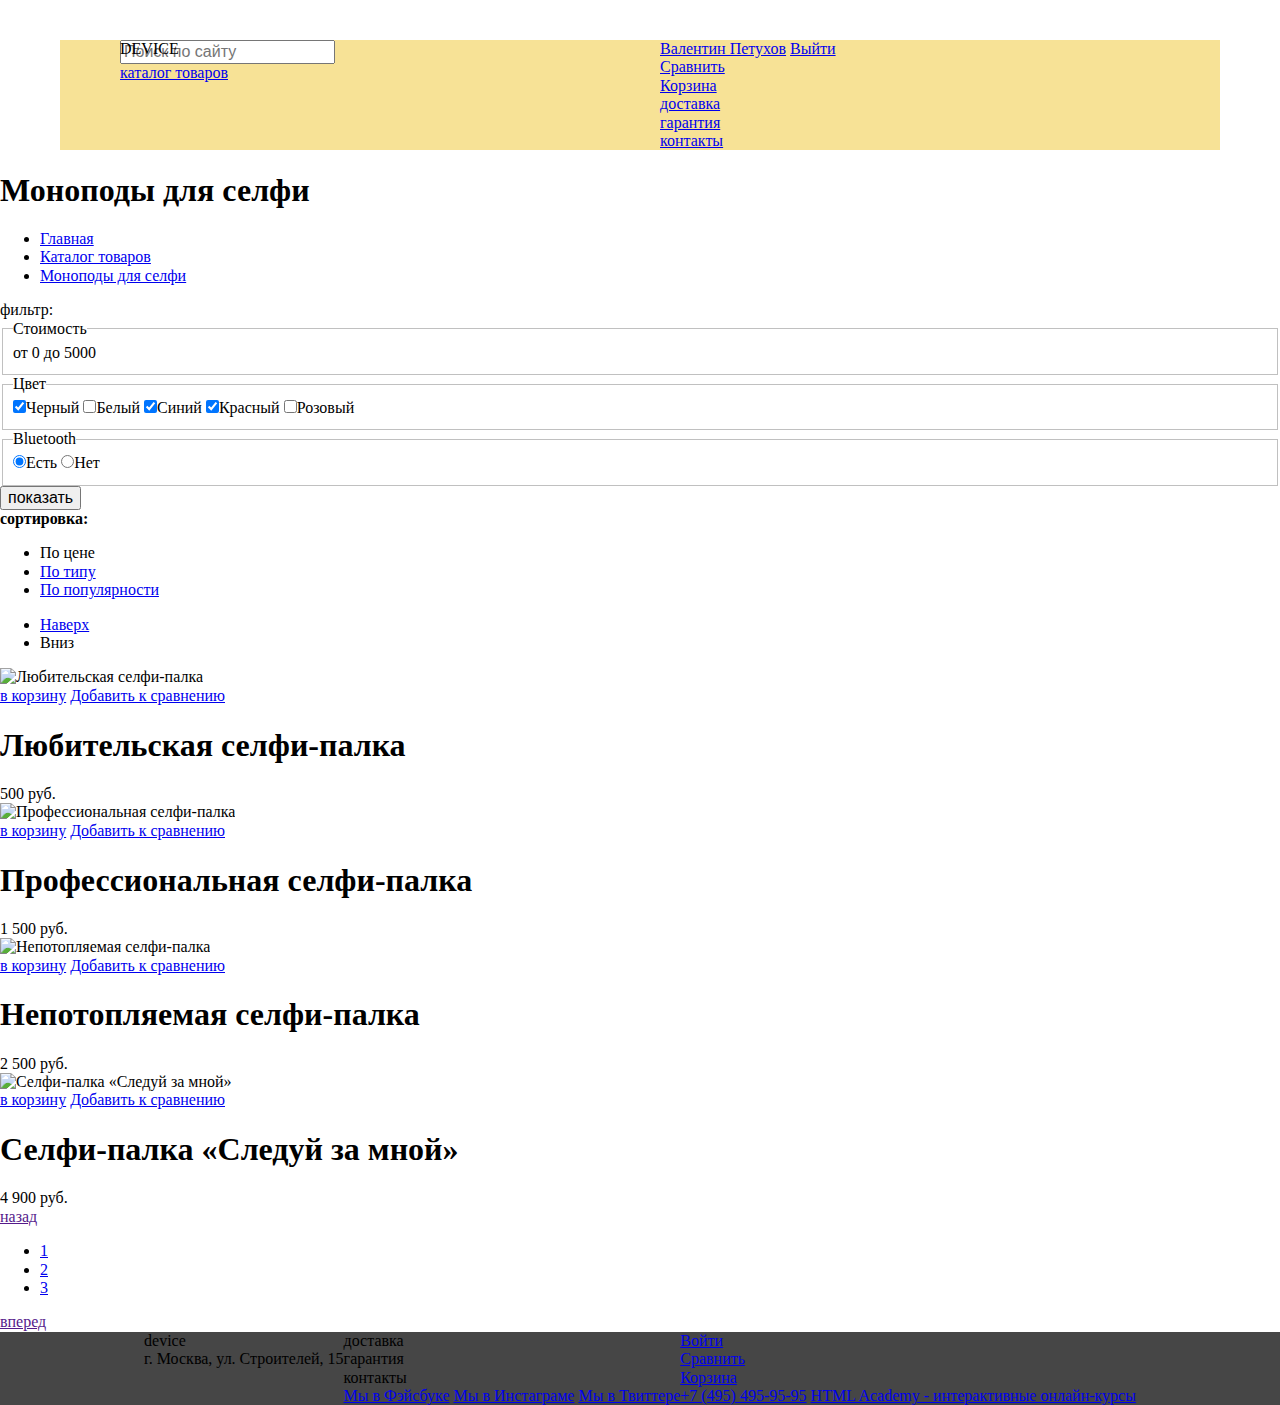
==== catalog.html @ ef22a7f4 "изменения в разметке + сетка index" ====
<!DOCTYPE html>
<html lang="ru">
<head>
	<meta charset="UTF-8">
	<link rel="stylesheet" href="css/normalize.css">
	<link rel="stylesheet" href="css/style.css">
	<title>Device Layout  |  Каталог</title>
</head>
<body class="body">
	<header class="header">
		<a class="header__logo">device</a>
		<nav class="header__nav">
			<div class="header__aside-nav">
				<form action="#" class="search">
					<input type="search" placeholder="Поиск по сайту" class="search__box">
				</form>
				<div class="header__catalog-menu">
					<a href="#" class="header__catalog-menu-link">каталог товаров</a>
					<ul class="header__catalog-list">
						<li class="header__catalog-item">
							<a href="#" class="header__catalog-link">Виртуальная реальность</a>
						</li>
						<li class="header__catalog-item">
							<a href="#" class="header__catalog-link">Моноподы для селфи</a>
						</li>
						<li class="header__catalog-item">
							<a href="#" class="header__catalog-link">Экшн-камеры</a>
						</li>
						<li class="header__catalog-item">
							<a href="#" class="header__catalog-link">Фитнес-браслеты</a>
						</li>
						<li class="header__catalog-item">
							<a href="#" class="header__catalog-link">Умные часы</a>
						</li>
						<li class="header__catalog-item">
							<a href="#" class="header__catalog-link">Квадрокоптеры</a>
						</li>
					</ul>
				</div>
			</div>
			<div class="header__main-nav">
				<ul class="header__interactive-list">
					<li class="header__interactive-item">
						<a href="#" class="header__interactive-link">Валентин Петухов</a>
						<a href="#" class="header__interactive-link">Выйти</a>
					</li>
					<li class="header__interactive-item">
						<a href="#" class="header__interactive-link">Сравнить</a>
					</li>
					<li class="header__interactive-item">
						<a href="#" class="header__interactive-link">Корзина</a>
					</li>
				</ul>
				<ul class="header__menu-list">
					<li class="header__menu-item">
						<a href="#" class="header__menu-link">доставка</a>
					</li>
					<li class="header__menu-item">
						<a href="#" class="header__menu-link">гарантия</a>
					</li>
					<li class="header__menu-item">
						<a href="#" class="header__menu-link">контакты</a>
					</li>
				</ul>
			</div>
		</nav>
	</header>

	<main class="main">
		<h1 class="main__title">Моноподы для селфи</h1>
		<ul class="main__crumbs-list">
			<li class="main__crumbs-item"><a href="#">Главная</a></li>
			<li class="main__crumbs-item"><a href="#">Каталог товаров</a></li>
			<li class="main__crumbs-item"><a href="#">Моноподы для селфи</a></li>
		</ul>
		<aside class="goods-filter">
			<div class="goods-filter__title">фильтр:</div>
			<form action="#" class="goods-filter__form">
				<fieldset class="goods-filter__price">
					<legend class="goods-filter__form-title">Стоимость</legend>
					<div class="goods-filter__range-line">
						<div class="goods-filter__range-value"></div>
						<div class="goods-filter__range-min"></div>
						<div class="goods-filter__range-max"></div>
					</div>
					<div class="goods-filter__current-price">
						<span>от 0</span>
						<span>до 5000</span>
					</div>
				</fieldset>
				<fieldset class="goods-filter__color">
					<legend class="goods-filter__form-title">Цвет</legend>
					<label class="goods-filter__color-value"><input type="checkbox" checked>Черный</label>
					<label class="goods-filter__color-value"><input type="checkbox">Белый</label>
					<label class="goods-filter__color-value"><input type="checkbox" checked>Синий</label>
					<label class="goods-filter__color-value"><input type="checkbox" checked>Красный</label>
					<label class="goods-filter__color-value"><input type="checkbox">Розовый</label>
				</fieldset>
				<fieldset class="goods-filter__bluetooth">
					<legend class="goods-filter__form-title">Bluetooth</legend>
					<label class="goods-filter__bluetooth-select"><input type="radio" checked>Есть</label>
					<label class="goods-filter__bluetooth-select"><input type="radio">Нет</label>
				</fieldset>
				<button type="submit" class="goods-filter__button">показать</button>
			</form>
		</aside>
		<section class="goods-sort">
			<div class="goods-sort__title-block">
				<b class="goods-sort__title">сортировка:</b>
				<ul class="goods-sort__type-list">
					<li class="goods-sort__type-item goods-sort__type-item--current"><a>По цене</a></li>
					<li class="goods-sort__type-item"><a href="#">По типу</a></li>
					<li class="goods-sort__type-item"><a href="#">По популярности</a></li>
				</ul>
				<ul class="goods-sort__arrows">
					<li class="goods-sort__arrow-direction"><a href="#">Наверх</a></li>
					<li class="goods-sort__arrow-direction goods-sort__arrow-direction--current"><a>Вниз</a></li>
				</ul>
			</div>
			<div class="goods-sort__main-catalog">
				<article class="catalog-item">
					<div class="catalog-item__img">
						<img src="#" alt="Любительская селфи-палка">
					</div>
					<div class="catalog-item__order-block">
						<a href="#" class="special-link">в корзину</a>
						<a href="#">Добавить к сравнению</a>
					</div>
					<h1 class="catalog-item__title">Любительская селфи-палка</h1>
					<span class="catalog-item__price">500 руб.</span>
				</article>
				<article class="catalog-item">
					<div class="catalog-item__img">
						<img src="#" alt="Профессиональная селфи-палка">
					</div>
					<div class="catalog-item__order-block">
						<a href="#" class="special-link">в корзину</a>
						<a href="#">Добавить к сравнению</a>
					</div>
					<h1 class="catalog-item__title">Профессиональная селфи-палка</h1>
					<span class="catalog-item__price">1 500 руб.</span>
				</article>
				<article class="catalog-item">
					<div class="catalog-item__img">
						<img src="#" alt="Непотопляемая селфи-палка">
					</div>
					<div class="catalog-item__order-block">
						<a href="#" class="special-link">в корзину</a>
						<a href="#">Добавить к сравнению</a>
					</div>
					<h1 class="catalog-item__title">Непотопляемая селфи-палка</h1>
					<span class="catalog-item__price">2 500 руб.</span>
				</article>
				<article class="catalog-item catalog-item--new">
					<div class="catalog-item__img">
						<img src="#" alt="Селфи-палка «Следуй за мной»">
					</div>
					<div class="catalog-item__order-block">
						<a href="#" class="special-link">в корзину</a>
						<a href="#">Добавить к сравнению</a>
					</div>
					<h1 class="catalog-item__title">Селфи-палка «Следуй за мной»</h1>
					<span class="catalog-item__price">4 900 руб.</span>
				</article>
				<div class="paginator">
					<a href="" class="paginator__previous">назад</a>
					<ul class="paginator__number-block">
						<li class="paginator__number paginator__number--current"><a href="#">1</a></li>
						<li class="paginator__number"><a href="#">2</a></li>
						<li class="paginator__number"><a href="#">3</a></li>
					</ul>
					<a href="" class="paginator__next">вперед</a>
				</div>
			</div>
		</section>
	</main>
	
	<footer class="footer">
		<div class="footer__info">
			<a class="footer__logo">device</a>
			<span class="footer__our-address">г. Москва, ул. Строителей, 15</span>
		</div>
		<div class="footer__main-menu">
			<ul class="footer__menu-list">
				<li class="footer__menu-item">
					<a class="footer__menu-link">доставка</a>
				</li>
				<li class="footer__menu-item">
					<a class="footer__menu-link">гарантия</a>
				</li>
				<li class="footer__menu-item">
					<a class="footer__menu-link">контакты</a>
				</li>
			</ul>
			<div class="social">
				<a href="#" class="social__box social__box--fb">Мы в Фэйсбуке</a>
				<a href="#" class="social__box social__box--inst">Мы в Инстаграме</a>
				<a href="#" class="social__box social__box--twit">Мы в Твиттере</a>
			</div>
		</div>
		<div class="footer__aside-menu">
			<ul class="footer__interactive-list">
				<li class="footer__interactive-item">
					<a href="#" class="footer__interactive-link">Войти</a>
				</li>
				<li class="footer__interactive-item">
					<a href="#" class="footer__interactive-link">Сравнить</a>
				</li>
				<li class="footer__interactive-item">
					<a href="#" class="footer__interactive-link">Корзина</a>
				</li>
			</ul>
			<a href="tel:84954959595" class="footer__our-phone">+7 (495) 495-95-95</a>
			<a href="#" class="footer__html-academy">HTML Academy - интерактивные онлайн-курсы</a>
		</div>
	</footer>
</body>
</html>
---- css/style.css ----
/* ----------FONTS */
@font-face {
	font-family: "GilroyLight";
	font-style: normal;
	font-weight: 300;
	src: url("../fonts/gilroylight.woff2") format("woff2"),
		 url("../fonts/gilroylight.woff") format("woff");
}

@font-face {
	font-family: "GilroyExtraBold";
	font-style: normal;
	font-weight: 800;
	src: url("../fonts/gilroyextrabold.woff2") format("woff2"),
		 url("../fonts/gilroyextrabold.woff") format("woff");
}

@font-face {
	font-family: "OpenSans";
	font-style: normal;
	font-weight: 400;
	src: url("../fonts/opensans.woff2") format("woff2"),
		 url("../fonts/opensans.woff") format("woff");
}

@font-face {
	font-family: "OpenSansLight";
	font-style: normal;
	font-weight: 300;
	src: url("../fonts/opensanslight.woff2") format("woff2"),
		 url("../fonts/opensanslight.woff") format("woff");
}

/* ----------COMMON STYLE */
.body {
	width: 100%;
	background: #ffffff;
	font-style: normal;
	font-family: "OpenSans, Arial, sans-serif";
}

.special-link {

}

/* ----------HEADER */
.header {
	position: relative;
	
	margin: 40px auto 0 auto;
	padding-left: 60px;
	padding-right: 60px;
	width: 1040px;

	background-color: #f7e296;
}

	.header__logo {
		position: absolute;

		text-transform: uppercase;
	}

	.header__nav {
		display: flex;
		flex-direction: row;
		flex-wrap: wrap;
		align-items: flex-start;
		justify-content: space-between;
	}

		.header__aside-nav {
			display: flex;
			flex-basis: 500px;
			flex-direction: column;
			justify-content: flex-start;
		}

			.search {

			}

				.search__box {

				}

			.header__catalog-menu {

			}

				.header__catalog-menu-link {

				}

				.header__catalog-list {
					display: none;
					margin: 0;
					padding: 0;

					list-style-type: none;
				}

					.header__catalog-item {

					}

					.header__catalog-link {

					}

		.header__main-nav {
			display: flex;
			flex-basis: 500px;
			flex-direction: column;
			justify-content: flex-start;
		}

			.header__interactive-list {
				margin: 0;
				padding: 0;
				
				list-style-type: none;
			}

				.header__interactive-item {

				}

					.header__interactive-link {

					}

			.header__menu-list {
				margin: 0;
				padding: 0;
				
				list-style-type: none;
			}

				.header__menu-item {

				}

					.header__menu-link {

					}

/* ----------MAIN */
.main {
	width: 100%;

	background-color: #ffffff;
}

/* ----------MAIN--index */
.main-slider {
	width: 1040px;
	margin: 0 auto;
	padding-left: 60px;
	padding-right: 60px;
}

	#slid-input-1,
	#slid-input-2,
	#slid-input-3 {
		display: none;
	}

	.main-slider__box {
		display: flex;
		flex-direction: row;
		flex-wrap: nowrap;
		align-items: flex-start;
		justify-content: space-between;
	}

	.main-slider__box--01 {
		display: flex;
	}

	.main-slider__box--02,
	.main-slider__box--03 {
		display: none;
	}

		.main-slider__visual {
			flex-basis: 500px;
		}

		.main-slider__text {
			flex-basis: 500px;
		}

			.main-slider__title {

			}

			.main-slider__description {

			}

			.main-slider__feature-list {

				
				list-style-type: none;
			}

				.main-slider__feature-item {

				}

.catalog {
	width: 1160px;
	margin: 0 auto;
}

	.catalog__list {
		display: flex;
		flex-direction: row;
		flex-wrap: wrap;
		align-items: flex-start;
		justify-content: space-between;
		margin: 0;
		padding: 0;
				
		list-style-type: none;
	}

		.catalog__item {

		}

			.catalog__link {

			}

				.catalog__visual {
					width: 160px;
					height: 160px;
				}

.service {
	display: flex;
	flex-direction: row;
	flex-wrap: wrap;
	align-items: flex-start;
	justify-content: center;
	width: 100%;

	background: #e5e5e5;
}

	#ser-input-1,
	#ser-input-2,
	#ser-input-3 {
		display: none;
	}

	.service__list {
		flex-basis: 300px;
		
		list-style-type: none;
	}

		.service__item {
			
			cursor: pointer;
		}

	.service__type {
		flex-basis: 860px;
	}

	.service__type--01 {
		display: block;
	}

	.service__type--02,
	.service__type--03 {
		display: none;
	}

		.service__type-title {

		}

		.service__type-description {

		}

.firms-logo {
	display: flex;
	flex-direction: row;
	flex-wrap: wrap;
	align-items: flex-start;
	justify-content: space-between;

	width: 1160px;
	margin: 0 auto;
}

	.firms-logo__link {

	}

.info {
	display: flex;
	flex-direction: row;
	flex-wrap: wrap;
	align-items: flex-start;
	justify-content: space-between;

	width: 1160px;
	margin: 0 auto;
}

	.info__block {
		flex-basis: 560px;
	}

		.info__title {

		}

		.info__description {

		}

		.info__transportation-list {

		}

			.info__transportation-item {

			}

/* ----------MAIN--catalog */
.main__title {

}

.main__crumbs-list {

}

	.main__crumbs-item {

	}

.goods-filter {

}

	.goods-filter__title {

	}

	.goods-filter__form {

	}

		.goods-filter__price {

		}

			.goods-filter__form-title {

			}

			.goods-filter__range-line {

			}

				.goods-filter__range-value {

				}

				.goods-filter__range-min {

				}

				.goods-filter__range-max {

				}

			.goods-filter__current-price {

			}

		.goods-filter__color {

		}

			.goods-filter__form-title {

			}

			.goods-filter__color-value {

			}

		.goods-filter__bluetooth {

		}

			.goods-filter__form-title {

			}

			.goods-filter__bluetooth-select {

			}

		.goods-filter__button {

		}

.goods-sort {

}

	.goods-sort__title-block {

	}

		.goods-sort__title {

		}

		.goods-sort__type-list {

		}

			.goods-sort__type-item {

			}

		.goods-sort__arrows {

		}

			.goods-sort__arrow-direction {

			}

	.goods-sort__main-catalog {

	}

		.catalog-item {

		}

			.catalog-item__img {

			}

			.catalog-item__order-block {

			}

			.catalog-item__title {

			}

			.catalog-item__price {

			}

		.paginator {

		}

			.paginator__previous {

			}

			.paginator__number-block {

			}

				.paginator__number {

				}

			.paginator__next {

			}

/* ----------FOOTER */
.footer {
	display: flex;
	flex-direction: row;
	flex-wrap: nowrap;
	align-items: flex-start;
	justify-content: center;
	width: 100%;

	background: #464646;
}

	.footer__info {

	}

		.footer__logo {
			display: block;
		}

		.footer__our-address {

		}

	.footer__main-menu {

	}

		.footer__menu-list {
			margin: 0;
			padding: 0;

			list-style-type: none;
		}

			.footer__menu-item {

			}

				.footer__menu-link {

				}

		.social {

		}

			.social__box {

			}

	.footer__aside-menu {

	}

		.footer__interactive-list {
			margin: 0;
			padding: 0;

			list-style-type: none;
		}

			.footer__interactive-item {

			}

				.footer__interactive-link {

				}

		.footer__our-phone {

		}

		.footer__html-academy {

		}
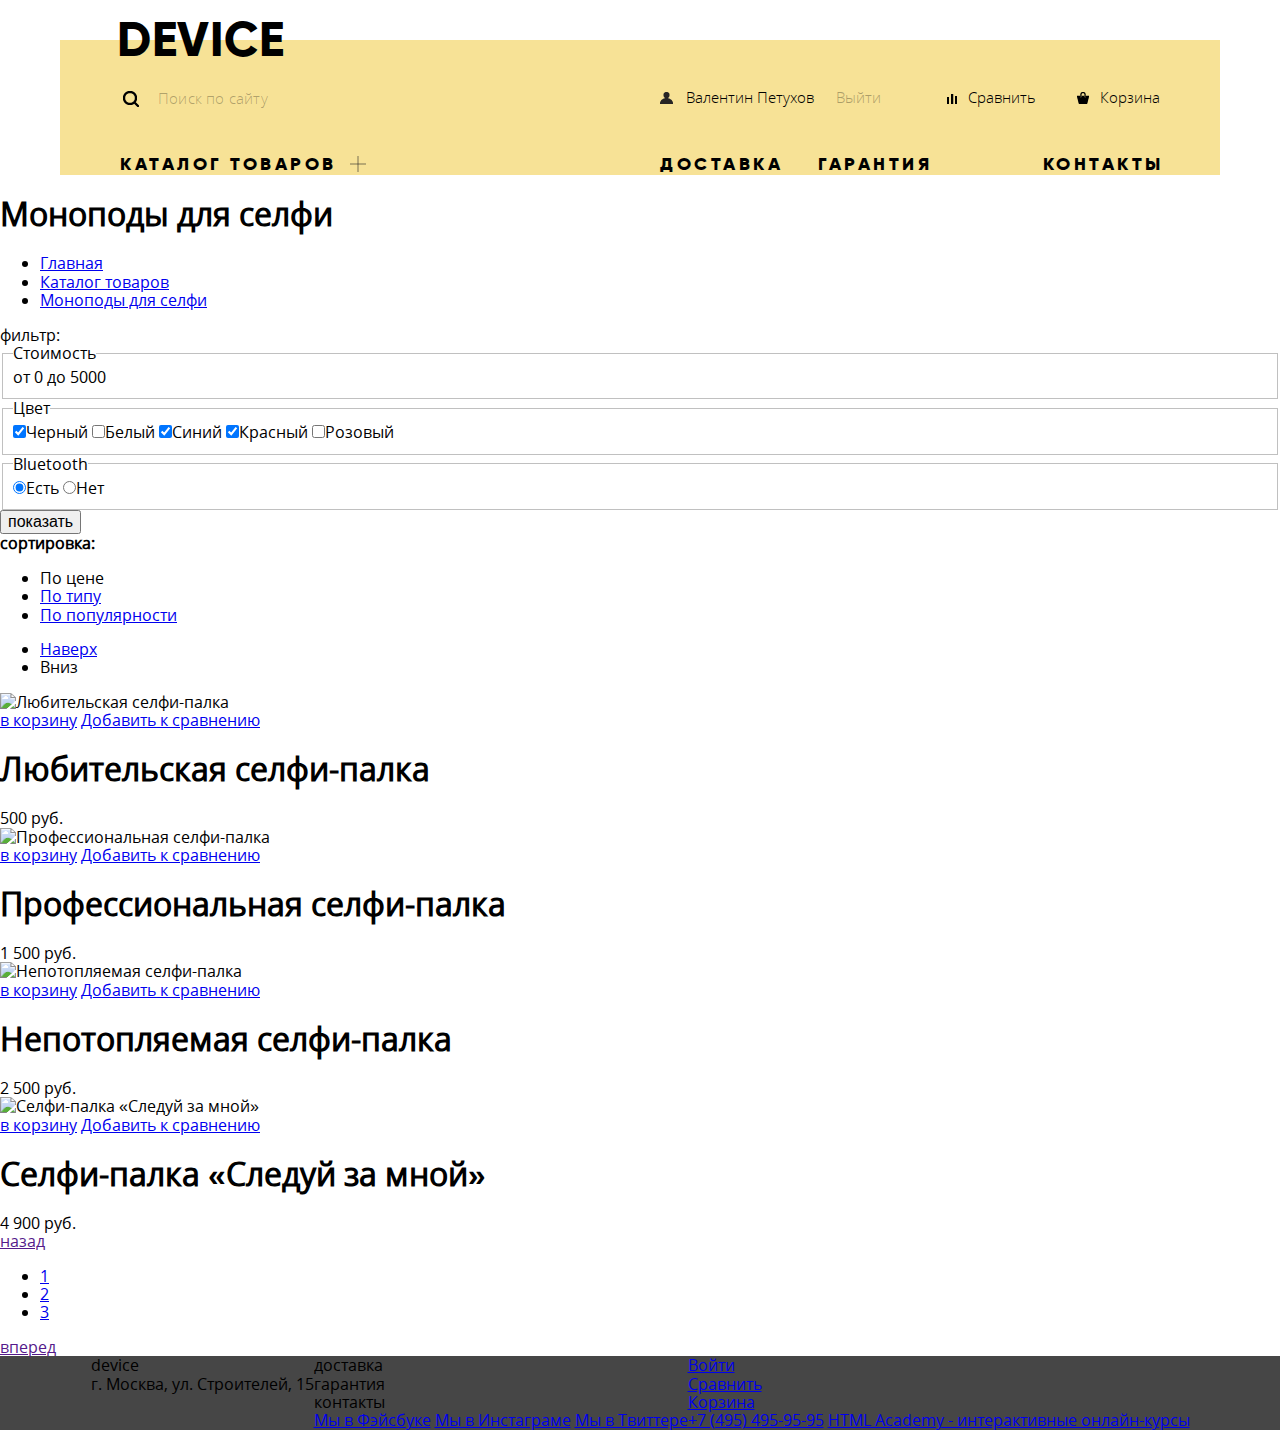
==== commit 3471d4bd: "верстка index + catalog не законченная" ====
--- a/catalog.html
+++ b/catalog.html
@@ -8,11 +8,12 @@
 </head>
 <body class="body">
 	<header class="header">
-		<a class="header__logo">device</a>
+		<a href="index.html" class="header__logo">device</a>
 		<nav class="header__nav">
 			<div class="header__aside-nav">
 				<form action="#" class="search">
 					<input type="search" placeholder="Поиск по сайту" class="search__box">
+					<button type="submit" class="search__button">Найти</button>
 				</form>
 				<div class="header__catalog-menu">
 					<a href="#" class="header__catalog-menu-link">каталог товаров</a>
@@ -41,14 +42,14 @@
 			<div class="header__main-nav">
 				<ul class="header__interactive-list">
 					<li class="header__interactive-item">
-						<a href="#" class="header__interactive-link">Валентин Петухов</a>
-						<a href="#" class="header__interactive-link">Выйти</a>
+						<a href="#" class="header__interactive-link header__interactive-link--user">Валентин Петухов</a>
+						<a href="#" class="header__interactive-link header__interactive-link--out">Выйти</a>
 					</li>
 					<li class="header__interactive-item">
-						<a href="#" class="header__interactive-link">Сравнить</a>
+						<a href="#" class="header__interactive-link header__interactive-link--compare">Сравнить</a>
 					</li>
 					<li class="header__interactive-item">
-						<a href="#" class="header__interactive-link">Корзина</a>
+						<a href="#" class="header__interactive-link header__interactive-link--cart">Корзина</a>
 					</li>
 				</ul>
 				<ul class="header__menu-list">
--- a/css/style.css
+++ b/css/style.css
@@ -36,7 +36,7 @@
 	width: 100%;
 	background: #ffffff;
 	font-style: normal;
-	font-family: "OpenSans, Arial, sans-serif";
+	font-family: "OpenSans", "Arial", sans-serif;
 }
 
 .special-link {
@@ -50,38 +50,151 @@
 	margin: 40px auto 0 auto;
 	padding-left: 60px;
 	padding-right: 60px;
+	padding-top: 33px;
 	width: 1040px;
 
-	background-color: #f7e296;
+	background-color: rgba(240, 197, 46, 0.5);
 }
 
 	.header__logo {
 		position: absolute;
-
+		top: -28px;
+		left: 57px;
+
+		font-family: GilroyExtraBold;
+		font-size: 48px;
+		letter-spacing: 0.7px;
 		text-transform: uppercase;
+		text-decoration: none;
+		color: rgba(0, 0, 0, 1);
+	}
+
+	.header__logo[href]:hover {
+		color: rgba(0, 0, 0, 0.6);
+	}
+
+	.header__logo[href]:active {
+		color: rgba(0, 0, 0, 0.3);
 	}
 
 	.header__nav {
 		display: flex;
 		flex-direction: row;
 		flex-wrap: wrap;
-		align-items: flex-start;
+		align-items: stretch;
 		justify-content: space-between;
 	}
 
 		.header__aside-nav {
 			display: flex;
-			flex-basis: 500px;
 			flex-direction: column;
 			justify-content: flex-start;
+			flex-basis: 500px;
 		}
 
 			.search {
-
+				display: flex;
+				flex-direction: row;
+				justify-content: flex-start;
+				height: 49px;
+				margin-bottom: 32px;
 			}
 
 				.search__box {
-
+					display: flex;
+					flex-direction: row;
+					flex-wrap: nowrap;
+					justify-content: center;
+					align-items: center;
+					flex-basis: 355px;
+					padding-left: 38px;
+
+					font-family: OpenSansLight;
+					font-size: 15px;
+					line-height: 36px;
+					letter-spacing: 0.2px;
+
+					color: #000000;
+					
+					border: none;
+					outline: 0px;
+					background: transparent url("../img/icon_sprite/icon_sprite.png") no-repeat -135px -751px;
+				}
+
+				.search__box::-webkit-input-placeholder {
+					color: rgba(0, 0, 0, 0.3);
+				}
+
+				.search__box::-moz-placeholder {
+					color: rgba(0, 0, 0, 0.3);
+				}
+
+				.search__box:-ms-input-placeholder {
+					color: rgba(0, 0, 0, 0.3);
+				}
+
+				.search__box:hover::-webkit-input-placeholder {
+					color: rgba(0, 0, 0, 0.6);
+				}
+
+				.search__box:hover::-moz-placeholder {
+					color: rgba(0, 0, 0, 0.6);
+				}
+
+				.search__box:hover:-ms-input-placeholder {
+					color: rgba(0, 0, 0, 0.6);
+				}
+
+				.search__box:focus::-webkit-input-placeholder {
+					color: rgba(0, 0, 0, 0.6);
+				}
+
+				.search__box:focus::-moz-placeholder {
+					color: rgba(0, 0, 0, 0.6);
+				}
+
+				.search__box:focus:-ms-input-placeholder {
+					color: rgba(0, 0, 0, 0.6);
+				}
+
+				.search__box:focus {
+					box-shadow: inset 0px -2px #000000;
+				}
+
+				.search__button {
+					display: none;
+					flex-direction: row;
+					flex-wrap: nowrap;
+					justify-content: center;
+					align-items: center;
+					flex-basis: 85px;
+
+					font-family: OpenSansLight;
+					font-size: 15px;
+					line-height: 36px;
+					color: #000000;
+					
+					border: none;
+					outline: none;
+					background-color: transparent;
+					box-shadow: inset 0px 0px 0px 2px #000000;
+
+					cursor: pointer;
+				}
+
+				.search__button:hover {
+					background-color: #000000;
+					color: rgba(255, 255, 255, 1);
+				}
+
+				.search__button:active {
+					background-color: #000000;
+					color: rgba(255, 255, 255, 0.3);
+				}
+
+				.search__box:focus + .search__button,
+				.search__button:active  {
+					display: flex;
 				}
 
 			.header__catalog-menu {
@@ -89,7 +202,46 @@
 			}
 
 				.header__catalog-menu-link {
-
+					position: relative;
+					padding-right: 33px;
+					font-family: GilroyExtraBold;
+					font-size: 18px;
+					text-decoration: none;
+					text-transform: uppercase;
+					letter-spacing: 3.5px;
+					color: #000000;
+				}
+
+				.header__catalog-menu-link:hover {
+					opacity: 0.6;
+				}
+
+				.header__catalog-menu-link:active {
+					opacity: 0.3;
+				}
+
+				.header__catalog-menu-link::before {
+					content: "";
+					position: absolute;
+					top: 10px;
+					right: 4px;
+					width: 16px;
+					height: 2px;
+
+					background-color: rgba(39, 37, 37, 0.3);
+				}
+
+				.header__catalog-menu-link::after {
+					content: "";
+					position: absolute;
+					top: 10px;
+					right: 4px;
+					width: 16px;
+					height: 2px;
+
+					background-color: rgba(39, 37, 37, 0.3);
+
+					transform: rotate(90deg);
 				}
 
 				.header__catalog-list {
@@ -110,39 +262,133 @@
 
 		.header__main-nav {
 			display: flex;
-			flex-basis: 500px;
 			flex-direction: column;
 			justify-content: flex-start;
+			flex-basis: 500px;
 		}
 
 			.header__interactive-list {
+				display: flex;
+				flex-direction: row;
+				justify-content: space-between;
+				flex-basis: 49px;
+				margin: 0;
+				margin-bottom: 32px;
+				padding: 0;
+				
+				list-style-type: none;
+			}
+
+				.header__interactive-item {
+					display: flex;
+					justify-content: flex-end;
+					align-items: center;
+					flex-wrap: nowrap;
+				}
+
+				.header__interactive-item:first-child {
+					justify-content: flex-start;
+					flex-basis: 280px;
+				}
+
+				.header__interactive-item:last-child {
+					margin-left: 36px;
+				}
+
+					.header__interactive-link {
+						position: relative;
+
+						display: block;
+						padding-left: 26px;
+
+						font-family: OpenSansLight;
+						font-size: 15px;
+						text-decoration: none;
+						color: #000000;
+					}
+
+					.header__interactive-link:hover {
+						opacity: 0.6;
+					}
+
+					.header__interactive-link:active {
+						opacity: 0.3;
+					}
+
+					.header__interactive-link::before {
+						content: "";
+						position: absolute;
+						width: 13px;
+						height: 13px;
+						background: transparent url("../img/icon_sprite/icon_sprite.png") no-repeat;
+					}
+
+					.header__interactive-link--user::before {
+						top: 3px;
+						left: 0px;
+						background-position: -136px -805px;
+					}
+
+					.header__interactive-link--compare::before {
+						top: 5px;
+						left: 5px;
+						background-position: -116px -933px;
+					}
+
+					.header__interactive-link--cart::before {
+						top: 3px;
+						left: 3px;
+						background-position: -20px -897px;
+					}
+
+					.header__interactive-link--out {
+						padding: 0;
+						margin-left: 22px;
+
+						color: #000000;
+						opacity: 0.3;
+					}
+
+					.header__interactive-link--out:hover {
+						opacity: none;
+					}
+
+			.header__menu-list {
+				display: flex;
+				flex-direction: row;
+				justify-content: space-between;
 				margin: 0;
 				padding: 0;
 				
 				list-style-type: none;
 			}
 
-				.header__interactive-item {
-
-				}
-
-					.header__interactive-link {
-
-					}
-
-			.header__menu-list {
-				margin: 0;
-				padding: 0;
-				
-				list-style-type: none;
-			}
-
 				.header__menu-item {
-
+					display: flex;
+					flex-direction: row;
+					align-content: center;					
+				}
+
+				.header__menu-item:last-child {
+					margin-left: 75px;
+					margin-right: -3.5px;
 				}
 
 					.header__menu-link {
-
+						font-family: GilroyExtraBold;
+						font-size: 18px;
+						text-decoration: none;
+						text-transform: uppercase;
+						letter-spacing: 3.5px;
+						color: #000000;
+					}
+
+					.header__menu-link:hover {
+						opacity: 0.6;
+					}
+
+					.header__menu-link:active {
+						opacity: 0.3;
 					}
 
 /* ----------MAIN */
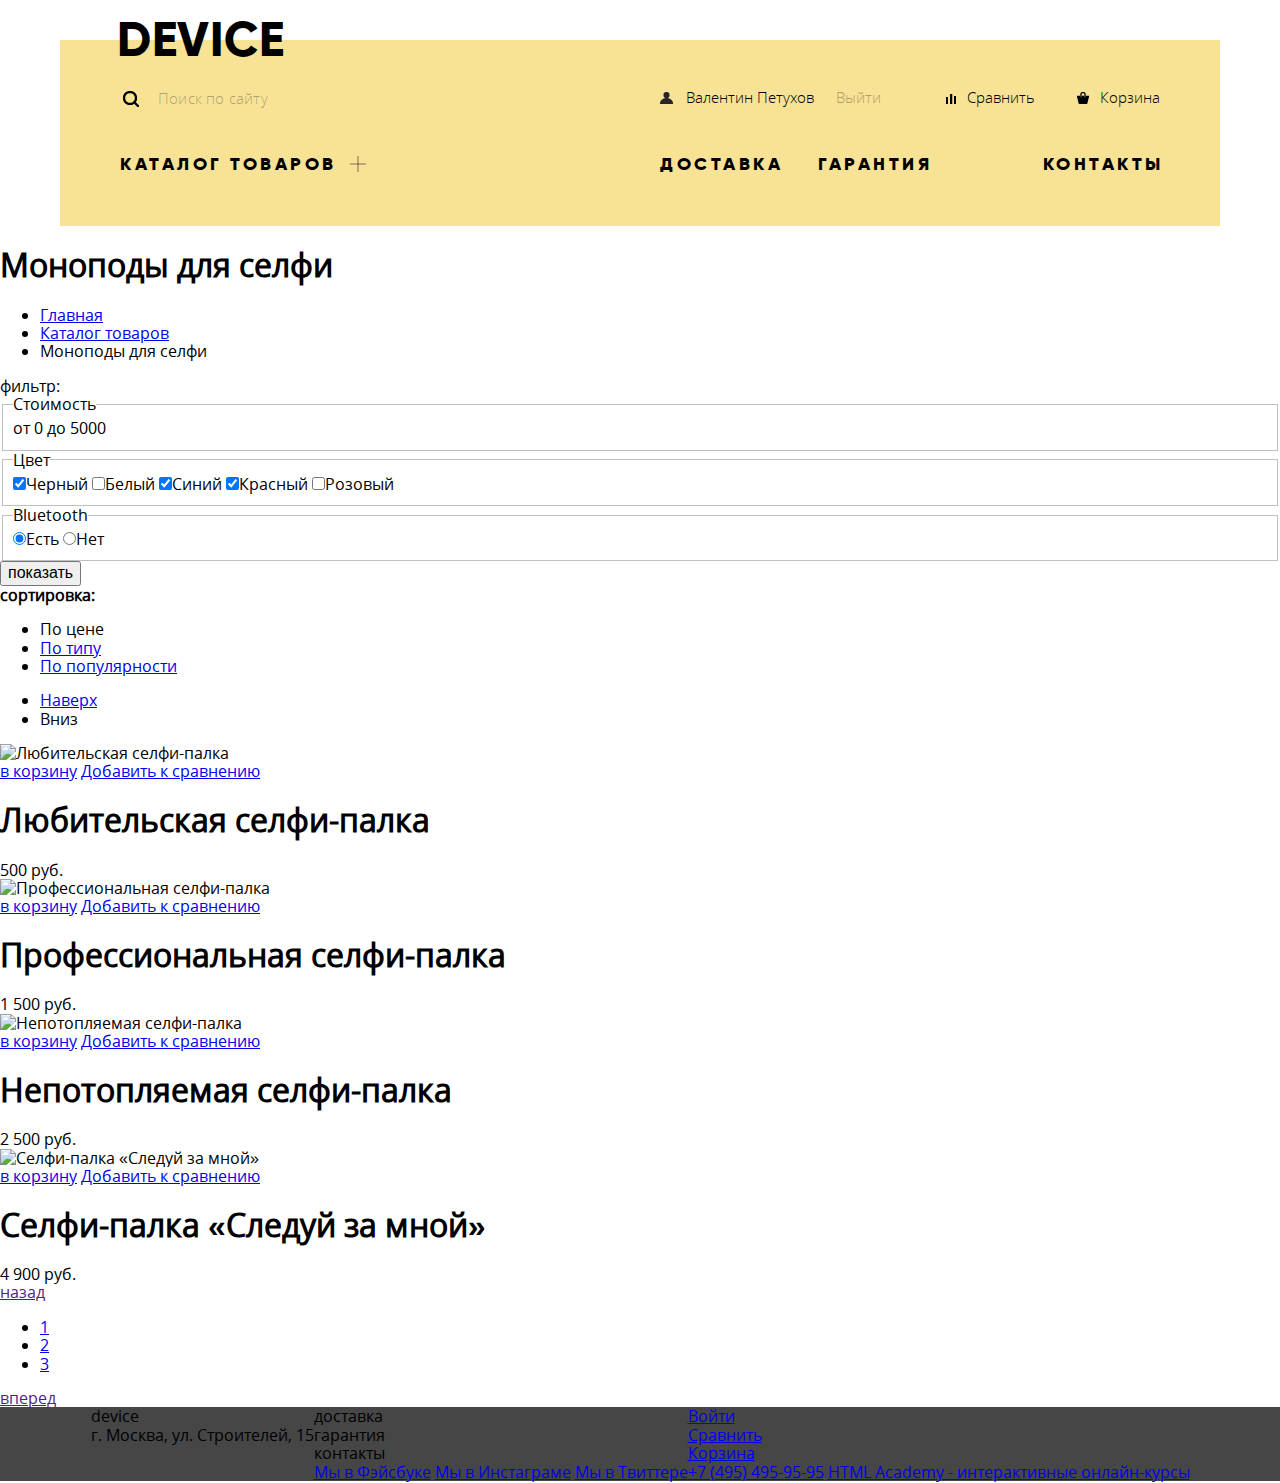
==== commit 655bc432: "Верстка index + catalog _2" ====
--- a/catalog.html
+++ b/catalog.html
@@ -17,26 +17,28 @@
 				</form>
 				<div class="header__catalog-menu">
 					<a href="#" class="header__catalog-menu-link">каталог товаров</a>
-					<ul class="header__catalog-list">
-						<li class="header__catalog-item">
-							<a href="#" class="header__catalog-link">Виртуальная реальность</a>
-						</li>
-						<li class="header__catalog-item">
-							<a href="#" class="header__catalog-link">Моноподы для селфи</a>
-						</li>
-						<li class="header__catalog-item">
-							<a href="#" class="header__catalog-link">Экшн-камеры</a>
-						</li>
-						<li class="header__catalog-item">
-							<a href="#" class="header__catalog-link">Фитнес-браслеты</a>
-						</li>
-						<li class="header__catalog-item">
-							<a href="#" class="header__catalog-link">Умные часы</a>
-						</li>
-						<li class="header__catalog-item">
-							<a href="#" class="header__catalog-link">Квадрокоптеры</a>
-						</li>
-					</ul>
+					<div class="header__catalog-list-wrapper">
+						<ul class="header__catalog-list">
+							<li class="header__catalog-item">
+								<a href="#" class="header__catalog-link">Виртуальная реальность</a>
+							</li>
+							<li class="header__catalog-item">
+								<a href="#" class="header__catalog-link">Фитнес-браслеты</a>
+							</li>
+							<li class="header__catalog-item">
+								<a href="#" class="header__catalog-link">Квадрокоптеры</a>
+							</li>
+							<li class="header__catalog-item">
+								<a class="header__catalog-link">Моноподы для селфи</a>
+							</li>
+							<li class="header__catalog-item">
+								<a href="#" class="header__catalog-link">Умные часы</a>
+							</li>
+							<li class="header__catalog-item">
+								<a href="#" class="header__catalog-link">Экшн-камеры</a>
+							</li>
+						</ul>
+					</div>
 				</div>
 			</div>
 			<div class="header__main-nav">
@@ -72,7 +74,7 @@
 		<ul class="main__crumbs-list">
 			<li class="main__crumbs-item"><a href="#">Главная</a></li>
 			<li class="main__crumbs-item"><a href="#">Каталог товаров</a></li>
-			<li class="main__crumbs-item"><a href="#">Моноподы для селфи</a></li>
+			<li class="main__crumbs-item"><a>Моноподы для селфи</a></li>
 		</ul>
 		<aside class="goods-filter">
 			<div class="goods-filter__title">фильтр:</div>
--- a/css/style.css
+++ b/css/style.css
@@ -52,6 +52,7 @@
 	padding-right: 60px;
 	padding-top: 33px;
 	width: 1040px;
+	min-height: 153px;
 
 	background-color: rgba(240, 197, 46, 0.5);
 }
@@ -198,7 +199,7 @@
 				}
 
 			.header__catalog-menu {
-
+				position: relative;
 			}
 
 				.header__catalog-menu-link {
@@ -244,21 +245,68 @@
 					transform: rotate(90deg);
 				}
 
-				.header__catalog-list {
+				.header__catalog-list-wrapper {
+					position: absolute;
+					top: 20px;
+					left: -60px;
 					display: none;
+					width: 1160px;
 					margin: 0;
 					padding: 0;
 
-					list-style-type: none;
-				}
-
-					.header__catalog-item {
-
-					}
-
-					.header__catalog-link {
-
-					}
+					background-color: #f7e296;
+				}
+
+				.header__catalog-menu-link:hover + .header__catalog-list-wrapper,
+				.header__catalog-list-wrapper:hover {
+					display: block;
+					margin: 0;
+					padding: 0;
+				}
+
+					.header__catalog-list {
+						display: flex;
+						flex-direction: row;
+						flex-wrap: wrap;
+						width: 650px;
+						margin: 0;
+						padding: 0;
+						padding-left: 60px;
+						padding-top: 23px;
+						padding-bottom: 34px;
+
+						list-style-type: none;
+					}
+
+						.header__catalog-item {
+							flex-basis: 200px;
+						}
+						
+						.header__catalog-item:first-child,
+						.header__catalog-item:nth-child(4) {
+							margin-right: 39px;
+						}
+
+						.header__catalog-item:last-child {
+							flex-basis: 100%;
+						}
+
+						.header__catalog-link {
+							font-family: OpenSansLight;
+							font-size: 15px;
+							line-height: 36px;
+							text-decoration: none;
+							letter-spacing: 0.2px;
+							color: #000000;
+						}
+
+						.header__catalog-link:hover {
+							opacity: 0.6;
+						}
+
+						.header__catalog-link:active {
+							opacity: 0.3;
+						}
 
 		.header__main-nav {
 			display: flex;
@@ -270,7 +318,6 @@
 			.header__interactive-list {
 				display: flex;
 				flex-direction: row;
-				justify-content: space-between;
 				flex-basis: 49px;
 				margin: 0;
 				margin-bottom: 32px;
@@ -287,12 +334,11 @@
 				}
 
 				.header__interactive-item:first-child {
-					justify-content: flex-start;
-					flex-basis: 280px;
+					margin-right: auto;
 				}
 
 				.header__interactive-item:last-child {
-					margin-left: 36px;
+					margin-left: 39px;
 				}
 
 					.header__interactive-link {
@@ -356,7 +402,6 @@
 			.header__menu-list {
 				display: flex;
 				flex-direction: row;
-				justify-content: space-between;
 				margin: 0;
 				padding: 0;
 				
@@ -366,11 +411,12 @@
 				.header__menu-item {
 					display: flex;
 					flex-direction: row;
-					align-content: center;					
+					align-content: center;
+					margin-right: 35px;	
 				}
 
 				.header__menu-item:last-child {
-					margin-left: 75px;
+					margin-left: auto;
 					margin-right: -3.5px;
 				}
 
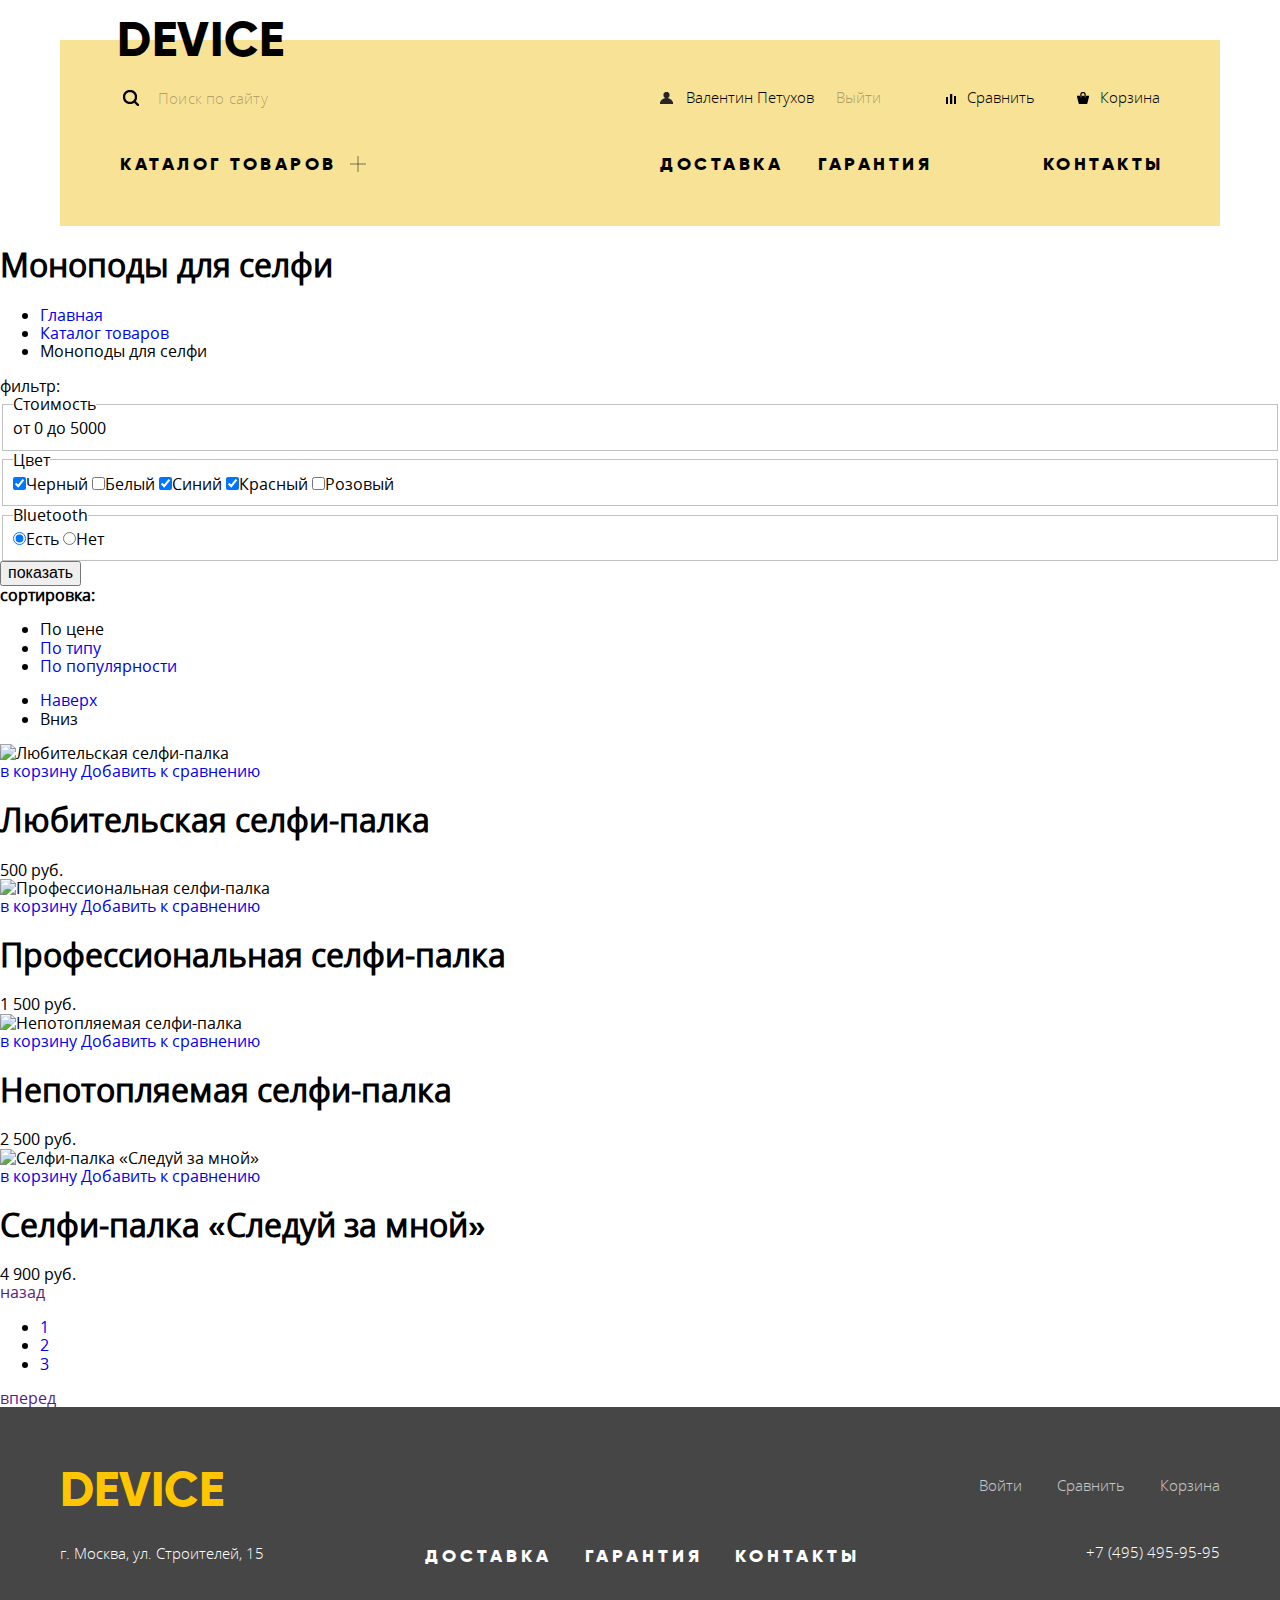
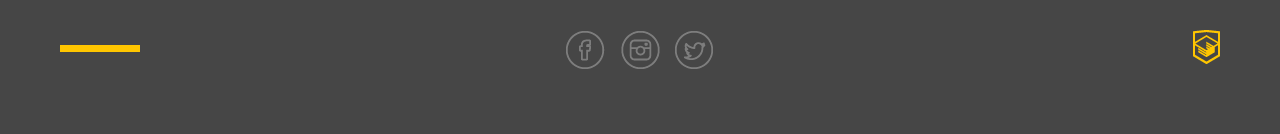
==== commit e871554f: "Верстка index" ====
--- a/catalog.html
+++ b/catalog.html
@@ -180,19 +180,19 @@
 	
 	<footer class="footer">
 		<div class="footer__info">
-			<a class="footer__logo">device</a>
+			<a href="index.html" class="footer__logo">device</a>
 			<span class="footer__our-address">г. Москва, ул. Строителей, 15</span>
 		</div>
 		<div class="footer__main-menu">
 			<ul class="footer__menu-list">
 				<li class="footer__menu-item">
-					<a class="footer__menu-link">доставка</a>
+					<a href="#" class="footer__menu-link">доставка</a>
 				</li>
 				<li class="footer__menu-item">
-					<a class="footer__menu-link">гарантия</a>
+					<a href="#" class="footer__menu-link">гарантия</a>
 				</li>
 				<li class="footer__menu-item">
-					<a class="footer__menu-link">контакты</a>
+					<a href="#" class="footer__menu-link">контакты</a>
 				</li>
 			</ul>
 			<div class="social">
--- a/css/style.css
+++ b/css/style.css
@@ -39,8 +39,8 @@
 	font-family: "OpenSans", "Arial", sans-serif;
 }
 
-.special-link {
-
+.body a {
+	text-decoration: none;
 }
 
 /* ----------HEADER */
@@ -119,7 +119,7 @@
 					
 					border: none;
 					outline: 0px;
-					background: transparent url("../img/icon_sprite/icon_sprite.png") no-repeat -135px -751px;
+					background: transparent url("../img/icon_sprite/icon_sprite.png") no-repeat -37px -1390px;
 				}
 
 				.search__box::-webkit-input-placeholder {
@@ -249,6 +249,7 @@
 					position: absolute;
 					top: 20px;
 					left: -60px;
+					z-index: 100;
 					display: none;
 					width: 1160px;
 					margin: 0;
@@ -372,19 +373,19 @@
 					.header__interactive-link--user::before {
 						top: 3px;
 						left: 0px;
-						background-position: -136px -805px;
+						background-position: -40px -1621px;
 					}
 
 					.header__interactive-link--compare::before {
 						top: 5px;
 						left: 5px;
-						background-position: -116px -933px;
+						background-position: -40px -224px;
 					}
 
 					.header__interactive-link--cart::before {
 						top: 3px;
 						left: 3px;
-						background-position: -20px -897px;
+						background-position: -40px -40px;
 					}
 
 					.header__interactive-link--out {
@@ -448,8 +449,11 @@
 .main-slider {
 	width: 1040px;
 	margin: 0 auto;
+	margin-bottom: 114px;
 	padding-left: 60px;
 	padding-right: 60px;
+
+	box-shadow: inset 0 113px #f7e296;
 }
 
 	#slid-input-1,
@@ -459,51 +463,237 @@
 	}
 
 	.main-slider__box {
-		display: flex;
+		display: none;
 		flex-direction: row;
 		flex-wrap: nowrap;
 		align-items: flex-start;
 		justify-content: space-between;
 	}
 
-	.main-slider__box--01 {
+	#slid-input-1:checked ~ .main-slider__box--01 {
 		display: flex;
 	}
 
-	.main-slider__box--02,
-	.main-slider__box--03 {
-		display: none;
+	#slid-input-2:checked ~ .main-slider__box--02 {
+		display: flex;
+	}
+
+	#slid-input-3:checked ~ .main-slider__box--03 {
+		display: flex;
 	}
 
 		.main-slider__visual {
+			position: relative;
 			flex-basis: 500px;
 		}
 
+			.main-slider__visual img {
+				position: absolute;
+			}
+
+			.main-slider__box--01 img {
+				top: 2px;
+				left: 29px;
+			}
+
+			.main-slider__box--02 img {
+				top: 14px;
+				left: 56px;
+			}
+
+			.main-slider__box--03 img {
+				top: 67px;
+				left: -29px;
+			}
+
 		.main-slider__text {
+			position: relative;
+			display: flex;
+			flex-direction: column;
+			justify-content: flex-end;
+
 			flex-basis: 500px;
 		}
+		
+		.main-slider__text:before {
+			content: "";
+			position: absolute;
+			top: 39px;
+			left: 0px;
+			z-index: 1;
+
+			width: 100px;
+			height: 7px;
+
+			background-color: #ffffff;
+		}
+
+		.main-slider__text--01:after {
+			content: "01";
+			position: absolute;
+			top: -12px;
+			right: -12px;
+			z-index: 1;
+
+			font-family: GilroyExtraBold;
+			font-size: 179.2px;
+			line-height: 179.2px;
+			color: #ffffff;
+		}
+
+		.main-slider__text--02:after {
+			content: "02";
+			position: absolute;
+			top: -12px;
+			right: -12px;
+			z-index: 1;
+
+			font-family: GilroyExtraBold;
+			font-size: 179.2px;
+			line-height: 179.2px;
+			color: #ffffff;
+		}
+
+		.main-slider__text--03:after {
+			content: "03";
+			position: absolute;
+			top: -12px;
+			right: -12px;
+			z-index: 1;
+
+			font-family: GilroyExtraBold;
+			font-size: 179.2px;
+			line-height: 179.2px;
+			color: #ffffff;
+		}
 
 			.main-slider__title {
-
+				position: absolute;
+				top: 43px;
+				left: 0px;
+				z-index: 10;
+
+				font-family: GilroyExtraBold;
+				font-size: 47px;
+				line-height: 55px;
+				letter-spacing: 0.4px;
+				color: #000000;
 			}
 
 			.main-slider__description {
-
-			}
+				width: 500px;
+				padding-top: 197px;
+				margin-bottom: 43px;
+
+				font-family: OpenSansLight;
+				font-size: 15px;
+				line-height: 30px;
+				letter-spacing: 0.17px;
+				color: #000000;
+			}
+
+			.main-slider__labels {
+				display: flex;
+				flex-direction: row;
+				justify-content: flex-end;
+				margin-bottom: 64px;
+			}
+
+				.main-slider__labels .special-link {
+					margin-right: auto;
+					padding-left: 43px;
+					padding-right: 43px;
+					height: 40px;
+
+					font-family: GilroyExtraBold;
+					font-size: 18px;
+					letter-spacing: 3.7px;
+					line-height: 40px;
+					text-decoration: none;
+					text-transform: uppercase;
+					color: #000000;
+					
+					background: linear-gradient(to bottom, transparent 0px, transparent 16px, #f0c52e 16px, #f0c52e 24px, transparent 24px);
+					transition: background 1s;
+				}
+
+				.main-slider__labels .special-link:hover {
+					background: #f0c52e;
+				}
+
+				.main-slider__labels .special-link:active {
+					color: rgba(0, 0, 0, 0.3);
+				}
+
+				.main-slider__input-label {
+					align-self: center;
+					box-sizing: border-box;
+					margin-left: 23px;
+					width: 10px;
+					height: 10px;
+
+					border-radius: 50%;
+					border: 3px solid rgba(0, 0, 0, 0.3);
+
+					cursor: pointer;
+				}
+
+				.main-slider__input-label:last-child {
+					margin-right: 24px;
+				}
+
+				#slid-input-1:checked ~ .main-slider__box .main-slider__input-label--01,
+				#slid-input-2:checked ~ .main-slider__box .main-slider__input-label--02,
+				#slid-input-3:checked ~ .main-slider__box .main-slider__input-label--03 {
+					border: 3px solid #000000;
+				}
+
+				.main-slider__input-label:hover {
+					border: 3px solid rgba(0, 0, 0, 0.4);
+				}
+
+				.main-slider__input-label:active {
+					border: 3px solid #000000;
+				}
 
 			.main-slider__feature-list {
-
+				display: flex;
+				flex-direction: row;
+				justify-content: flex-start;
+				margin: 0;
+				padding: 0;
 				
 				list-style-type: none;
 			}
 
 				.main-slider__feature-item {
-
-				}
+					flex-basis: 160px;
+					margin: 0;
+					padding: 0;
+
+					font-family: OpenSansLight;
+					font-size: 13px;
+					line-height: 20px;
+					color: #464646;
+				}
+
+				.main-slider__feature-item:nth-child(2) {
+					flex-basis: 140px;
+				}
+
+					.main-slider__feature-item span {
+						display: block;
+						margin-bottom: 21px;
+
+						font-family: GilroyLight;
+						font-size: 36px;
+						color: #000000;
+					}
 
 .catalog {
 	width: 1160px;
 	margin: 0 auto;
+	margin-bottom: 85px;
 }
 
 	.catalog__list {
@@ -512,73 +702,249 @@
 		flex-wrap: wrap;
 		align-items: flex-start;
 		justify-content: space-between;
-		margin: 0;
-		padding: 0;
+		margin: 0px;
+		padding: 0px;
 				
 		list-style-type: none;
 	}
 
 		.catalog__item {
-
+			flex-basis: 160px;
+			margin: 0px;
+			padding: 0px;
 		}
 
 			.catalog__link {
-
+				font-family: GilroyExtraBold;
+				font-size: 18px;
+				text-decoration: none;
+				color: #000000;
 			}
 
 				.catalog__visual {
+					position: relative;
+
+					margin-bottom: 35px;
 					width: 160px;
 					height: 160px;
-				}
+
+					background-color: rgba(240, 197, 46, 0.5);
+				}
+
+				.catalog__visual:hover {
+					background-color: rgba(240, 197, 46, 1);
+				}
+
+					.catalog__visual--virtual img {
+						position: absolute;
+						top: 52px;
+						left: 31px;
+					}
+
+					.catalog__visual--self img {
+						position: absolute;
+						bottom: 0px;
+						left: 38px;
+					}
+
+					.catalog__visual--camera img {
+						position: absolute;
+						top: 38px;
+						left: 49px;
+					}
+
+					.catalog__visual--bracer img {
+						position: absolute;
+						top: 50px;
+						left: 28px;
+					}
+
+					.catalog__visual--watch img {
+						position: absolute;
+						top: 32px;
+						left: 55px;
+					}
+
+					.catalog__visual--copter img {
+						position: absolute;
+						top: 49px;
+						left: 13px;
+					}
+
+					.catalog__item span {
+						line-height: 21px;
+						letter-spacing: 0.5px;
+					}
+
+					.catalog__link:active img,
+					.catalog__item:active span {
+						opacity: 0.3;
+					}
+
+					.catalog__visual--bracer + span {
+						font-size: 17.5px;
+					}
 
 .service {
-	display: flex;
-	flex-direction: row;
-	flex-wrap: wrap;
-	align-items: flex-start;
-	justify-content: center;
 	width: 100%;
+	padding-bottom: 69px;
+	margin-bottom: 94px;
 
 	background: #e5e5e5;
-}
-
-	#ser-input-1,
-	#ser-input-2,
-	#ser-input-3 {
-		display: none;
-	}
-
-	.service__list {
-		flex-basis: 300px;
-		
-		list-style-type: none;
-	}
-
-		.service__item {
+	box-shadow: inset 0px 100px #ffffff;
+}
+
+	.service__wrapper {
+		display: flex;
+		flex-direction: row;
+		flex-wrap: nowrap;
+		align-items: flex-start;
+		justify-content: space-between;
+		width: 1160px;
+		margin: 0 auto;
+	}
+
+		#ser-input-1,
+		#ser-input-2,
+		#ser-input-3 {
+			display: none;
+		}
+
+		.service__list {
+			display: flex;
+			flex-direction: column;
+			justify-content: flex-start;
+			flex-basis: 277px;
+			margin: 0px;
+			padding: 0px;
+			padding-top: 80px;
+			padding-bottom: 47px;
+
+			border-right: 7px solid #000000;
 			
-			cursor: pointer;
-		}
-
-	.service__type {
-		flex-basis: 860px;
-	}
-
-	.service__type--01 {
-		display: block;
-	}
-
-	.service__type--02,
-	.service__type--03 {
-		display: none;
-	}
-
-		.service__type-title {
-
-		}
-
-		.service__type-description {
-
-		}
+			list-style-type: none;
+		}
+
+			.service__item {
+				display: flex;
+				justify-content: flex-start;
+				align-items: center;
+				flex-basis: 40px;
+				margin-bottom: 24px;
+
+				font-family: GilroyExtraBold;
+				font-size: 18px;
+				text-transform: uppercase;
+			}
+
+			#ser-input-1:checked ~ .service__list .service__item--01,
+			#ser-input-2:checked ~ .service__list .service__item--02,
+			#ser-input-3:checked ~ .service__list .service__item--03 {
+				background: #000000;
+				cursor: pointer;
+			}
+
+				.service__item .service__input-label {
+					display: flex;
+					justify-content: center;
+					align-items: center;
+					flex-basis: 160px;
+					height: 40px;
+					padding-left: 2px;
+
+					letter-spacing: 4px;
+
+					background: linear-gradient(to bottom, transparent 0px, transparent 16px, #f0c52e 16px, #f0c52e 24px, transparent 24px);
+					transition: background 0.1s;
+					cursor: pointer;
+				}
+
+				.service__item .service__input-label:hover {
+					background: #f0c52e;
+				}
+
+				#ser-input-1:checked ~ .service__list .service__input-label--01,
+				#ser-input-2:checked ~ .service__list .service__input-label--02,
+				#ser-input-3:checked ~ .service__list .service__input-label--03 {
+					color: #f7e184;
+					background: #000000;
+				}
+
+		.service__type {
+			position: relative;
+			display: none;
+			flex-basis: 860px;
+			padding-top: 70px;
+			padding-left: 101px;
+			box-sizing: border-box;
+		}
+
+		#ser-input-1:checked ~ .service__type--01 {
+			display: block;
+		}
+
+		#ser-input-2:checked ~ .service__type--02 {
+			display: block;
+		}
+
+		#ser-input-3:checked ~ .service__type--03 {
+			display: block;
+		}
+
+		.service__type--01::before {
+			content: "";
+			position: absolute;
+			top: 85px;
+			right: 66px;
+			width: 136px;
+			height: 164px;
+
+			background: transparent url("../img/icon_sprite/icon_sprite.png") -40px -672px no-repeat;
+		}
+
+		.service__type--02::before {
+			content: "";
+			position: absolute;
+			top: 60px;
+			right: 46px;
+			width: 171px;
+			height: 195px;
+
+			background: transparent url("../img/icon_sprite/icon_sprite.png") -40px -1805px no-repeat;
+		}
+
+		.service__type--03::before {
+			content: "";
+			position: absolute;
+			top: 59px;
+			right: 70px;
+			width: 156px;
+			height: 188px;
+
+			background: transparent url("../img/icon_sprite/icon_sprite.png") -40px -404px no-repeat;
+		}
+
+			.service__type-title {
+				display: block;
+				margin-bottom: 28px;
+
+				font-family: GilroyExtraBold;
+				font-size: 47px;
+				letter-spacing: 1px;
+				color: #000000;
+			}
+
+			.service__type-description {
+				margin: 0;
+				padding: 0;
+				width: 460px;
+
+				font-family: OpenSansLight;
+				font-size: 15px;
+				line-height: 30px;
+				letter-spacing: 0.3px;
+				color: #464646;
+			}
 
 .firms-logo {
 	display: flex;
@@ -589,42 +955,173 @@
 
 	width: 1160px;
 	margin: 0 auto;
+	margin-bottom: 93px;
 }
 
 	.firms-logo__link {
-
-	}
+		display: block;
+		flex-basis: 260px;
+		height: 100px;
+		display: block;
+	}
+
+		.firms-logo__link img:last-child {
+			display: none;
+		}
+
+		.firms-logo__link:hover img:last-child {
+			display: inline;
+		}
+
+		.firms-logo__link:hover img:first-child {
+			display: none;
+		}
 
 .info {
 	display: flex;
 	flex-direction: row;
 	flex-wrap: wrap;
-	align-items: flex-start;
+	align-items: stretch;
 	justify-content: space-between;
 
 	width: 1160px;
 	margin: 0 auto;
+	margin-bottom: 82px;
 }
 
 	.info__block {
+		position: relative;
+
+		display: flex;
+		flex-direction: column;
+
+		padding-top: 49px;
+	}
+
+	.info__block--about {
+		flex-basis: 475px;
+	}
+
+	.info__block--contacts {
 		flex-basis: 560px;
 	}
 
+	.info__block::before {
+		content: "";
+		position: absolute;
+		top: 0px;
+		left: 0px;
+		width: 80px;
+		height: 7px;
+		background: #000000;
+	}
+
 		.info__title {
-
+			margin: 0;
+			margin-bottom: 40px;
+
+			font-family: GilroyExtraBold;
+			font-size: 47px;
+			letter-spacing: 0.3px;
+			color: #000000;
 		}
 
 		.info__description {
-
+			margin: 0px;
+			margin-bottom: 30px;
+
+			font-family: OpenSansLight;
+			font-size: 15px;
+			line-height: 30px;
+			color: #464646;
+		}
+
+		.info__description--about {
+			margin-bottom: 65px;
+		}
+
+		.info__map {
+			margin-bottom: 78px;
+			width: 560px;
+			height: 222px;
+			background: url("../img/info/info__map.png") no-repeat;
 		}
 
 		.info__transportation-list {
-
+			margin: 0px;
+			margin-bottom: 55px;
+			padding: 0px;
+
+			list-style-type: none;
 		}
 
 			.info__transportation-item {
-
-			}
+				display: flex;
+				height: 40px;
+				margin-bottom: 0px;
+			}
+
+				.info__transportation-item a {
+					position: relative;
+
+					display: block;
+					padding-left: 35px;
+					
+					font-family: GilroyExtraBold;
+					font-size: 16px;
+					line-height: 40px;
+					text-decoration: none;
+					color: #000000;
+				}
+
+				.info__transportation-item a::before {
+					content: "";
+					position: absolute;
+					top: 16px;
+					left: 0px;
+
+					box-sizing: border-box;
+					width: 10px;
+					height: 10px;
+					border-radius: 50%;
+					border: 3px solid rgba(0, 0, 0, 0.3);
+				}
+
+				.info__transportation-item a:hover::before {
+					border: 3px solid rgba(0, 0, 0, 0.6);
+				}
+
+				.info__transportation-item a:active::before {
+					border: 3px solid #000000;
+				}
+
+		.info__block .special-link {
+			display: flex;
+			justify-content: center;
+			align-items: center;
+			width: 260px;
+			height: 40px;
+			margin-right: auto;
+
+			font-family: GilroyExtraBold;
+			font-size: 18px;
+			letter-spacing: 3.7px;
+			line-height: 40px;
+			text-decoration: none;
+			text-transform: uppercase;
+			color: #000000;
+
+			background: linear-gradient(to bottom, transparent 0px, transparent 16px, #f0c52e 16px, #f0c52e 24px, transparent 24px);
+			transition: background 1s;
+		}
+
+		.info__block .special-link:hover {
+			background: #f0c52e;
+		}
+
+		.info__block .special-link:active {
+			color: rgba(0, 0, 0, 0.3);
+		}
 
 /* ----------MAIN--catalog */
 .main__title {
@@ -787,72 +1284,210 @@
 	align-items: flex-start;
 	justify-content: center;
 	width: 100%;
+	padding-bottom: 65px;
 
 	background: #464646;
 }
 
 	.footer__info {
-
+		flex-basis: 360px;
+		padding-top: 55px;
 	}
 
 		.footer__logo {
 			display: block;
+			margin-bottom: 20px;
+
+			font-family: GilroyExtraBold;
+			font-size: 48px;
+			text-transform: uppercase;
+			text-decoration: none;
+			color: #ffc600;
+		}
+
+		.footer__logo[href]:hover {
+			opacity: 0.6;
+		}
+
+		.footer__logo[href]:active {
+			opacity: 0.3;
 		}
 
 		.footer__our-address {
-
+			position: relative;
+			
+			display: block;
+			font-family: OpenSansLight;
+			font-size: 15px;
+			line-height: 30px;
+			color: #ffffff;
+		}
+
+		.footer__our-address::before {
+			content: "";
+			position: absolute;
+			top: 107px;
+			left: 0px;
+			width: 80px;
+			height: 7px;
+			background: #ffc600;
 		}
 
 	.footer__main-menu {
-
+		flex-basis: 440px;
+		padding-top: 139px;
 	}
 
 		.footer__menu-list {
+			display: flex;
+			flex-direction: row;
+			justify-content: space-between;
 			margin: 0;
+			margin-bottom: 64px;
 			padding: 0;
 
 			list-style-type: none;
 		}
 
 			.footer__menu-item {
-
+				margin-left: 5px
 			}
 
 				.footer__menu-link {
-
+					font-family: GilroyExtraBold;
+					font-size: 18px;
+					text-transform: uppercase;
+					letter-spacing: 4px;
+					color: #ffffff;
+				}
+
+				.footer__menu-link:hover {
+					opacity: 0.6;
+				}
+
+				.footer__menu-link:active {
+					opacity: 0.3;
 				}
 
 		.social {
-
+			display: flex;
+			flex-direction: row;
+			justify-content: space-between;
+			margin: 0 auto;
+			width: 148px;
 		}
 
 			.social__box {
-
+				font-size: 0px;
+				flex-basis: 39px;
+				height: 38px;
+				background: transparent url("../img/icon_sprite/icon_sprite.png") no-repeat;
+				opacity: 0.3;
+			}
+
+			.social__box:hover {
+				opacity: 0.6;
+			}
+
+			.social__box:active {
+				opacity: 0.1;
+			}
+
+			.social__box--fb {
+				background-position: -40px -916px;
+			}
+
+			.social__box--inst {
+				background-position: -40px -1148px;
+			}
+
+			.social__box--twit {
+				background-position: -40px -1503px;
 			}
 
 	.footer__aside-menu {
-
+		display: flex;
+		flex-direction: column;
+		flex-basis: 360px;
+		padding-top: 60px;
 	}
 
 		.footer__interactive-list {
+			display: flex;
+			flex-direction: row;
+			justify-content: flex-end;
 			margin: 0;
+			margin-bottom: 31px;
 			padding: 0;
 
 			list-style-type: none;
 		}
 
 			.footer__interactive-item {
-
+				margin: 0px;
+				padding: 0px;
 			}
 
 				.footer__interactive-link {
-
+					display: block;
+					padding-left: 35px;
+
+					font-family: OpenSansLight;
+					font-size: 15px;
+					line-height: 36px;
+					text-decoration: none;
+					color: #ffffff;
+
+					background: transparent url("../img/icon_sprite/icon_sprite.png") no-repeat;
+					opacity: 0.7;
+				}
+
+				.footer__interactive-link:hover {
+					opacity: 1;
+				}
+
+				.footer__interactive-link:active {
+					opacity: 0.3;
+				}
+
+				.footer__interactive-link--user {
+					background-position: -31px -1701px;
+					
+				}
+
+				.footer__interactive-link--compare {
+					background-position: -25px -300px;
+					margin-left: 29px;
+				}
+
+				.footer__interactive-link--cart {
+					background-position: -27px -120px;
+					margin-left: 29px;
 				}
 
 		.footer__our-phone {
-
+			margin-left: auto;
+			margin-bottom: 60px;
+
+			font-family: OpenSansLight;
+			font-size: 15px;
+			line-height: 36px;
+			text-decoration: none;
+			color: #ffffff;
 		}
 
 		.footer__html-academy {
-
+			margin-left: auto;
+			font-size: 0;
+			width: 27px;
+			height: 34px;
+			background: transparent url("../img/icon_sprite/icon_sprite.png") no-repeat -40px -1034px;
+		}
+
+		.footer__html-academy:hover {
+			opacity: 0.6;
+		}
+
+		.footer__html-academy:active {
+			opacity: 0.3;
 		}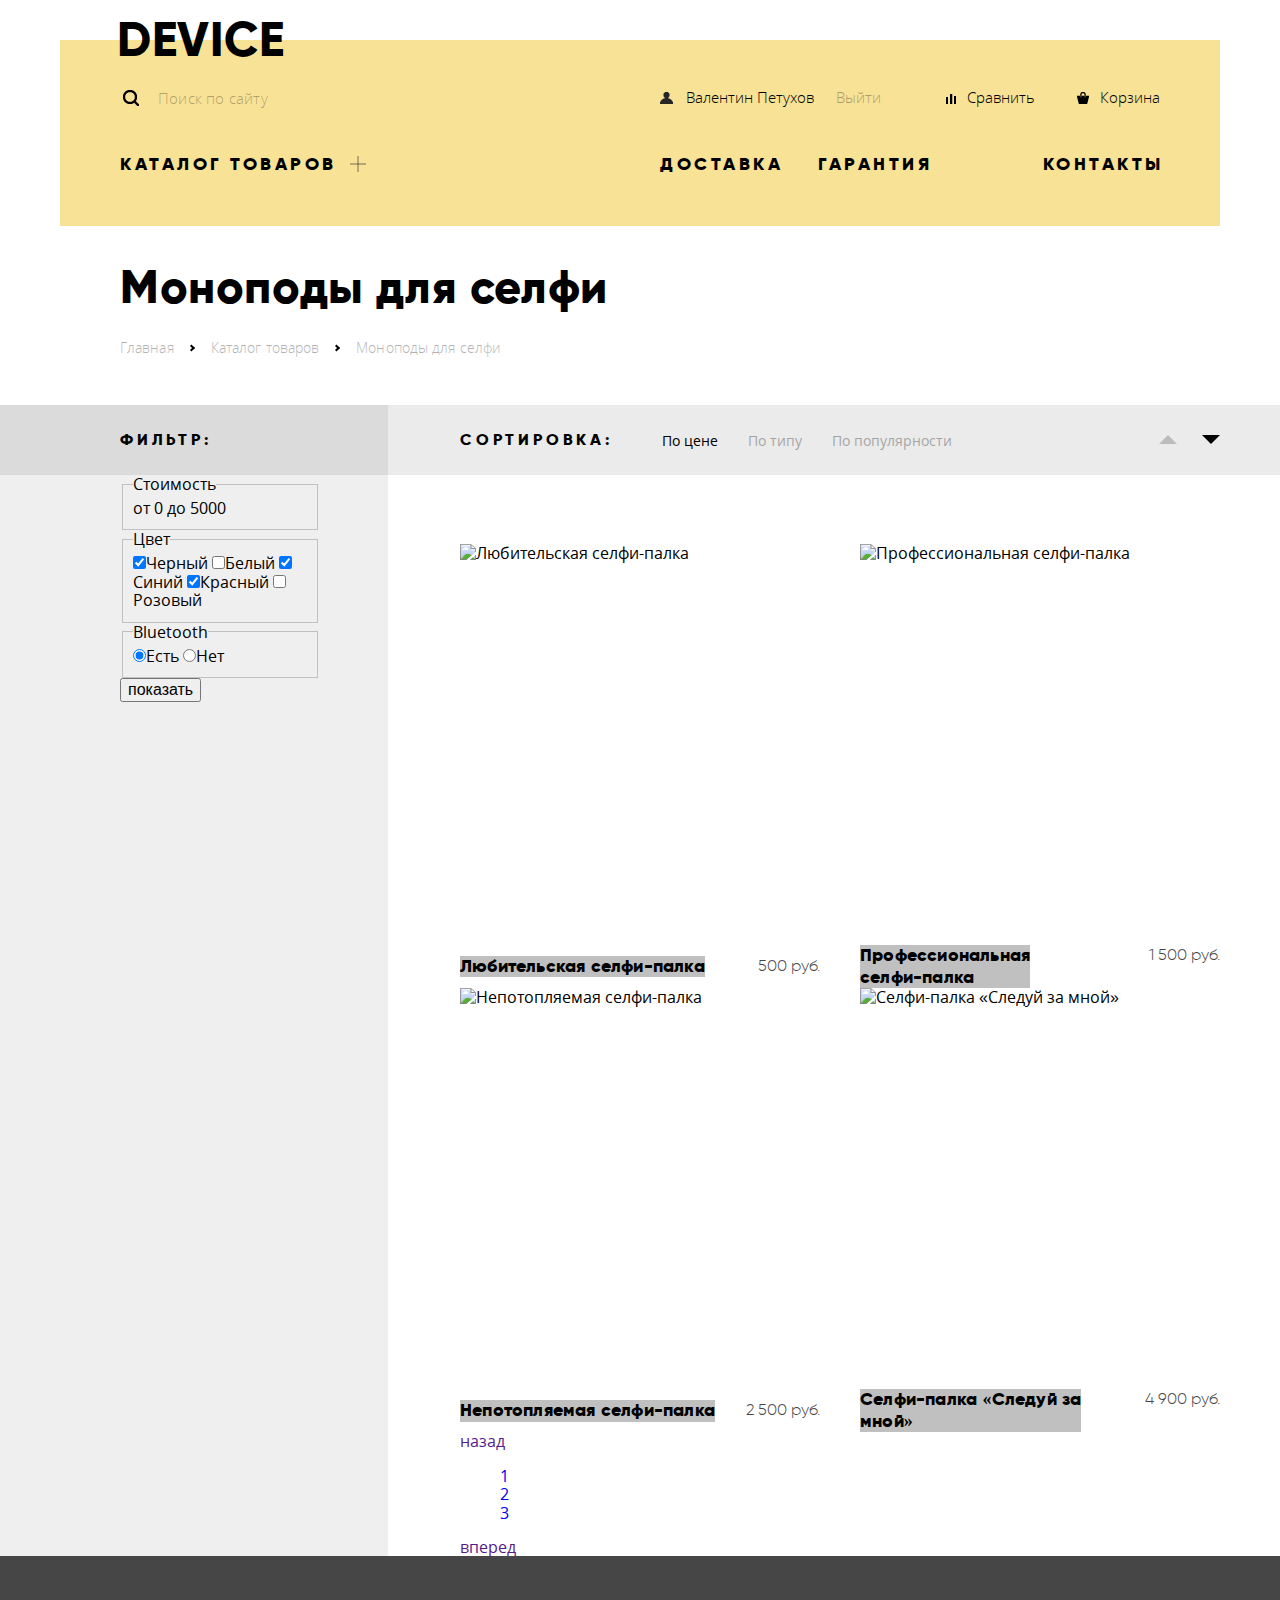
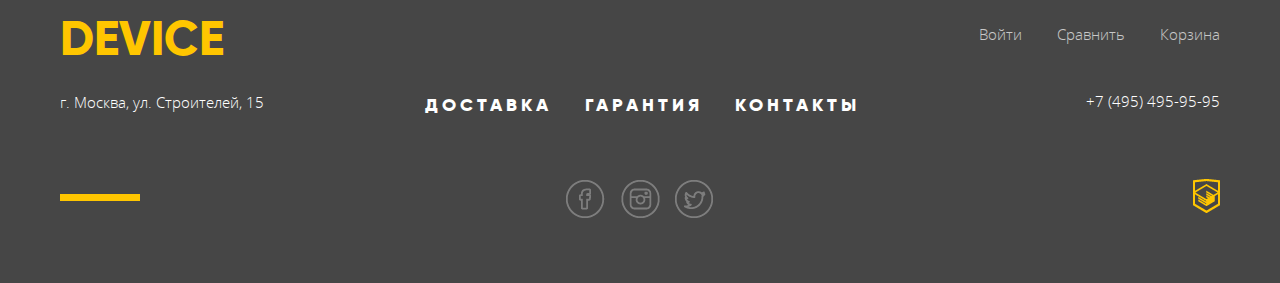
==== commit 5a386af2: "Верстка каталога - начало" ====
--- a/catalog.html
+++ b/catalog.html
@@ -69,113 +69,117 @@
 		</nav>
 	</header>
 
-	<main class="main">
+	<main class="main main--catalog">
 		<h1 class="main__title">Моноподы для селфи</h1>
 		<ul class="main__crumbs-list">
 			<li class="main__crumbs-item"><a href="#">Главная</a></li>
 			<li class="main__crumbs-item"><a href="#">Каталог товаров</a></li>
 			<li class="main__crumbs-item"><a>Моноподы для селфи</a></li>
 		</ul>
-		<aside class="goods-filter">
-			<div class="goods-filter__title">фильтр:</div>
-			<form action="#" class="goods-filter__form">
-				<fieldset class="goods-filter__price">
-					<legend class="goods-filter__form-title">Стоимость</legend>
-					<div class="goods-filter__range-line">
-						<div class="goods-filter__range-value"></div>
-						<div class="goods-filter__range-min"></div>
-						<div class="goods-filter__range-max"></div>
+		<div class="main__catalog-titles">
+			<div class="main__filter-title-block">фильтр:</div>
+			<div class="main__sort-title-block">
+				<b class="main__sort-title">сортировка:</b>
+				<ul class="main__sort-type-list">
+					<li class="main__sort-type-item main__sort-type-item--current"><a>По цене</a></li>
+					<li class="main__sort-type-item"><a href="#">По типу</a></li>
+					<li class="main__sort-type-item"><a href="#">По популярности</a></li>
+				</ul>
+				<ul class="main__sort-arrows-list">
+					<li class="main__sort-arrow-direction"><a href="#">Наверх</a</li>
+					<li class="main__sort-arrow-direction main__sort-arrow-direction--current"><a>Вниз</a></li>
+				</ul>
+			</div>
+		</div>
+		<div class="main__catalog-content">
+			<aside class="goods-filter">
+				<form action="#" class="goods-filter__form">
+					<fieldset class="goods-filter__price">
+						<legend class="goods-filter__form-title">Стоимость</legend>
+						<div class="goods-filter__range-line">
+							<div class="goods-filter__range-value"></div>
+							<div class="goods-filter__range-min"></div>
+							<div class="goods-filter__range-max"></div>
+						</div>
+						<div class="goods-filter__current-price">
+							<span>от 0</span>
+							<span>до 5000</span>
+						</div>
+					</fieldset>
+					<fieldset class="goods-filter__color">
+						<legend class="goods-filter__form-title">Цвет</legend>
+						<label class="goods-filter__color-value"><input type="checkbox" checked>Черный</label>
+						<label class="goods-filter__color-value"><input type="checkbox">Белый</label>
+						<label class="goods-filter__color-value"><input type="checkbox" checked>Синий</label>
+						<label class="goods-filter__color-value"><input type="checkbox" checked>Красный</label>
+						<label class="goods-filter__color-value"><input type="checkbox">Розовый</label>
+					</fieldset>
+					<fieldset class="goods-filter__bluetooth">
+						<legend class="goods-filter__form-title">Bluetooth</legend>
+						<label class="goods-filter__bluetooth-select"><input type="radio" checked>Есть</label>
+						<label class="goods-filter__bluetooth-select"><input type="radio">Нет</label>
+					</fieldset>
+					<button type="submit" class="goods-filter__button">показать</button>
+				</form>
+			</aside>
+			<section class="goods-sort">
+				<div class="goods-sort__main-catalog">
+					<article class="catalog-item">
+						<h1 class="catalog-item__title">Любительская селфи-палка</h1>
+						<span class="catalog-item__price">500 руб.</span>
+						<div class="catalog-item__img">
+							<img src="../device/img/catalog-item/catalog-item__img-1.jpg" alt="Любительская селфи-палка" width="360" height="380">
+						</div>
+						<div class="catalog-item__order-block">
+							<a href="#" class="special-link">в корзину</a>
+							<a href="#">Добавить к сравнению</a>
+						</div>
+					</article>
+					<article class="catalog-item">
+						<h1 class="catalog-item__title">Профессиональная <br>селфи-палка</h1>
+						<span class="catalog-item__price">1 500 руб.</span>
+						<div class="catalog-item__img">
+							<img src="../device/img/catalog-item/catalog-item__img-2.jpg" alt="Профессиональная селфи-палка" width="360" height="380">
+						</div>
+						<div class="catalog-item__order-block">
+							<a href="#" class="special-link">в корзину</a>
+							<a href="#">Добавить к сравнению</a>
+						</div>
+					</article>
+					<article class="catalog-item">
+						<h1 class="catalog-item__title">Непотопляемая селфи-палка</h1>
+						<span class="catalog-item__price">2 500 руб.</span>
+						<div class="catalog-item__img">
+							<img src="../device/img/catalog-item/catalog-item__img-3.jpg" alt="Непотопляемая селфи-палка" width="360" height="380">
+						</div>
+						<div class="catalog-item__order-block">
+							<a href="#" class="special-link">в корзину</a>
+							<a href="#">Добавить к сравнению</a>
+						</div>
+					</article>
+					<article class="catalog-item catalog-item--new">
+						<h1 class="catalog-item__title">Селфи-палка «Следуй за <br>мной»</h1>
+						<span class="catalog-item__price">4 900 руб.</span>
+						<div class="catalog-item__img">
+							<img src="../device/img/catalog-item/catalog-item__img-4.jpg" alt="Селфи-палка «Следуй за мной»" width="360" height="380">
+						</div>
+						<div class="catalog-item__order-block">
+							<a href="#" class="special-link">в корзину</a>
+							<a href="#">Добавить к сравнению</a>
+						</div>
+					</article>
+					<div class="paginator">
+						<a href="" class="paginator__previous">назад</a>
+						<ul class="paginator__number-list">
+							<li class="paginator__number-item paginator__number-item--current"><a href="#">1</a></li>
+							<li class="paginator__number-item"><a href="#">2</a></li>
+							<li class="paginator__number-item"><a href="#">3</a></li>
+						</ul>
+						<a href="" class="paginator__next">вперед</a>
 					</div>
-					<div class="goods-filter__current-price">
-						<span>от 0</span>
-						<span>до 5000</span>
-					</div>
-				</fieldset>
-				<fieldset class="goods-filter__color">
-					<legend class="goods-filter__form-title">Цвет</legend>
-					<label class="goods-filter__color-value"><input type="checkbox" checked>Черный</label>
-					<label class="goods-filter__color-value"><input type="checkbox">Белый</label>
-					<label class="goods-filter__color-value"><input type="checkbox" checked>Синий</label>
-					<label class="goods-filter__color-value"><input type="checkbox" checked>Красный</label>
-					<label class="goods-filter__color-value"><input type="checkbox">Розовый</label>
-				</fieldset>
-				<fieldset class="goods-filter__bluetooth">
-					<legend class="goods-filter__form-title">Bluetooth</legend>
-					<label class="goods-filter__bluetooth-select"><input type="radio" checked>Есть</label>
-					<label class="goods-filter__bluetooth-select"><input type="radio">Нет</label>
-				</fieldset>
-				<button type="submit" class="goods-filter__button">показать</button>
-			</form>
-		</aside>
-		<section class="goods-sort">
-			<div class="goods-sort__title-block">
-				<b class="goods-sort__title">сортировка:</b>
-				<ul class="goods-sort__type-list">
-					<li class="goods-sort__type-item goods-sort__type-item--current"><a>По цене</a></li>
-					<li class="goods-sort__type-item"><a href="#">По типу</a></li>
-					<li class="goods-sort__type-item"><a href="#">По популярности</a></li>
-				</ul>
-				<ul class="goods-sort__arrows">
-					<li class="goods-sort__arrow-direction"><a href="#">Наверх</a></li>
-					<li class="goods-sort__arrow-direction goods-sort__arrow-direction--current"><a>Вниз</a></li>
-				</ul>
-			</div>
-			<div class="goods-sort__main-catalog">
-				<article class="catalog-item">
-					<div class="catalog-item__img">
-						<img src="#" alt="Любительская селфи-палка">
-					</div>
-					<div class="catalog-item__order-block">
-						<a href="#" class="special-link">в корзину</a>
-						<a href="#">Добавить к сравнению</a>
-					</div>
-					<h1 class="catalog-item__title">Любительская селфи-палка</h1>
-					<span class="catalog-item__price">500 руб.</span>
-				</article>
-				<article class="catalog-item">
-					<div class="catalog-item__img">
-						<img src="#" alt="Профессиональная селфи-палка">
-					</div>
-					<div class="catalog-item__order-block">
-						<a href="#" class="special-link">в корзину</a>
-						<a href="#">Добавить к сравнению</a>
-					</div>
-					<h1 class="catalog-item__title">Профессиональная селфи-палка</h1>
-					<span class="catalog-item__price">1 500 руб.</span>
-				</article>
-				<article class="catalog-item">
-					<div class="catalog-item__img">
-						<img src="#" alt="Непотопляемая селфи-палка">
-					</div>
-					<div class="catalog-item__order-block">
-						<a href="#" class="special-link">в корзину</a>
-						<a href="#">Добавить к сравнению</a>
-					</div>
-					<h1 class="catalog-item__title">Непотопляемая селфи-палка</h1>
-					<span class="catalog-item__price">2 500 руб.</span>
-				</article>
-				<article class="catalog-item catalog-item--new">
-					<div class="catalog-item__img">
-						<img src="#" alt="Селфи-палка «Следуй за мной»">
-					</div>
-					<div class="catalog-item__order-block">
-						<a href="#" class="special-link">в корзину</a>
-						<a href="#">Добавить к сравнению</a>
-					</div>
-					<h1 class="catalog-item__title">Селфи-палка «Следуй за мной»</h1>
-					<span class="catalog-item__price">4 900 руб.</span>
-				</article>
-				<div class="paginator">
-					<a href="" class="paginator__previous">назад</a>
-					<ul class="paginator__number-block">
-						<li class="paginator__number paginator__number--current"><a href="#">1</a></li>
-						<li class="paginator__number"><a href="#">2</a></li>
-						<li class="paginator__number"><a href="#">3</a></li>
-					</ul>
-					<a href="" class="paginator__next">вперед</a>
 				</div>
-			</div>
-		</section>
+			</section>
+		</div>
 	</main>
 	
 	<footer class="footer">
--- a/css/style.css
+++ b/css/style.css
@@ -1125,156 +1125,390 @@
 
 /* ----------MAIN--catalog */
 .main__title {
-
+	display: flex;
+	margin: 0 auto 16px auto;
+	padding: 34px 60px 0px 60px;
+	width: 1040px;
+
+	font-family: GilroyExtraBold;
+	font-size: 47px;
+	letter-spacing: 0.6px;
+	color: #000000;
 }
 
 .main__crumbs-list {
-
+	display: flex;
+	flex-direction: row;
+	justify-content: flex-start;
+	margin: 0 auto 39px auto;
+	padding: 0 60px 0px 60px;
+	width: 1040px;
+
+	list-style-type: none;
 }
 
 	.main__crumbs-item {
-
-	}
-
-.goods-filter {
-
+		position: relative;
+		
+		margin: 0;
+		margin-right: 37px;
+	}
+
+	.main__crumbs-item::before {
+		content: "";
+		position: absolute;
+		top: 16px;
+		right: -21px;
+		width: 5px;
+		height: 2px;
+		background: #000000;
+		transform: rotate(45deg);
+	}
+
+	.main__crumbs-item::after {
+		content: "";
+		position: absolute;
+		top: 18px;
+		right: -21px;
+		width: 5px;
+		height: 2px;
+		background: #000000;
+		transform: rotate(-45deg);
+	}
+
+	.main__crumbs-item:last-child::before,
+	.main__crumbs-item:last-child::after {
+		display: none;
+	}
+
+		.main__crumbs-item a {
+			font-family: OpenSansLight;
+			font-size: 14px;
+			line-height: 36px;
+			letter-spacing: 0.1px;
+			text-decoration: none;
+			color: #000000;
+			opacity: 0.3;
+		}
+
+		.main__crumbs-item a[href]:hover {
+			opacity: 0.6;
+		}
+
+		.main__crumbs-item a[href]:active {
+			opacity: 0.1;
+		}
+
+.main__catalog-titles {
+	display: flex;
+	flex-direction: row;
+	justify-content: center;
+	min-height: 70px;
+
+	background: linear-gradient(to right, #dbdbdb 0%, #dbdbdb 45%, #ebebeb 45%, #ebebeb 100%);
 }
-
-	.goods-filter__title {
-
-	}
-
-	.goods-filter__form {
-
-	}
-
-		.goods-filter__price {
-
-		}
-
-			.goods-filter__form-title {
-
-			}
-
-			.goods-filter__range-line {
-
-			}
-
-				.goods-filter__range-value {
-
-				}
-
-				.goods-filter__range-min {
-
-				}
-
-				.goods-filter__range-max {
-
-				}
-
-			.goods-filter__current-price {
-
-			}
-
-		.goods-filter__color {
-
-		}
-
-			.goods-filter__form-title {
-
-			}
-
-			.goods-filter__color-value {
-
-			}
-
-		.goods-filter__bluetooth {
-
-		}
-
-			.goods-filter__form-title {
-
-			}
-
-			.goods-filter__bluetooth-select {
-
-			}
-
-		.goods-filter__button {
-
-		}
-
-.goods-sort {
-
+	.main__filter-title-block {
+		display: flex;
+		flex-direction: row;
+		align-items: center;
+		flex-basis: 200px;
+		padding-left: 60px;
+		padding-right: 68px;
+
+		font-family: GilroyExtraBold;
+		font-size: 16px;
+		line-height: 1.2;
+		text-transform: uppercase;
+		letter-spacing: 3.8px;
+		color: #000000;
+	}
+
+	.main__sort-title-block {
+		display: flex;
+		flex-direction: row;
+		align-items: center;
+		flex-basis: 760px;
+		padding-left: 72px;
+
+		background-color: #ebebeb;
+	}
+
+		.main__sort-title {
+			display: flex;
+			margin-right: 49px;
+
+			font-family: GilroyExtraBold;
+			font-size: 16px;
+			line-height: 1.2;
+			text-transform: uppercase;
+			letter-spacing: 3.8px;
+			color: #000000;
+		}
+
+		.main__sort-type-list {
+			display: flex;
+			margin: 0;
+			padding: 0;
+
+			list-style-type: none
+		}
+
+			.main__sort-type-item {
+				padding-right: 30px;
+			}
+
+				.main__sort-type-item a {
+					font-family: OpenSans;
+					font-size: 14px;
+					line-height: 18px;
+					color: #000000;
+					opacity: 0.3;
+				}
+
+				.main__sort-type-item:hover a[href] {
+					opacity: 0.6;
+				}
+
+				.main__sort-type-item:active a[href] {
+					opacity: 1;
+				}
+
+				.main__sort-type-item--current a {
+					opacity: 1;
+				}
+
+		.main__sort-arrows-list {
+			display: flex;
+			margin: 0;
+			margin-left: auto;
+			padding: 0;
+
+			list-style-type: none
+		}
+
+			.main__sort-arrow-direction {
+				margin: 0;
+				padding: 0;
+			}
+
+				.main__sort-arrow-direction a {
+					position: relative;
+					display: block;
+
+					font-size: 0px;
+				}
+
+				.main__sort-arrow-direction:first-child a::before {
+					content: "";
+					position: absolute;
+					top: -14px;
+					right: 43px;
+					border: 9px solid transparent;
+					border-bottom: 9px solid #000000;
+					opacity: 0.2;
+				}
+
+				.main__sort-arrow-direction:last-child a::after {
+					content: "";
+					position: absolute;
+					top: -5px;
+					right: 0px;
+					border: 9px solid transparent;
+					border-top: 9px solid #000000;
+					opacity: 0.2;
+				}
+
+				.main__sort-arrow-direction:first-child a[href]:hover::before,
+				.main__sort-arrow-direction:last-child a[href]:hover::after {
+					opacity: 0.4;
+				}
+
+				.main__sort-arrow-direction:first-child a[href]:active::before,
+				.main__sort-arrow-direction:last-child a[href]:active::after {
+					opacity: 1;
+				}
+
+				.main__sort-arrow-direction--current:first-child a::before,
+				.main__sort-arrow-direction--current:last-child a::after {
+					opacity: 1;
+				}
+
+.main__catalog-content {
+	display: flex;
+	flex-direction: row;
+	justify-content: center;
+
+	background: linear-gradient(to right, #efefef 0%, #efefef 45%, #ffffff 45%, #ffffff 100%);
 }
 
-	.goods-sort__title-block {
-
-	}
-
-		.goods-sort__title {
-
-		}
-
-		.goods-sort__type-list {
-
-		}
-
-			.goods-sort__type-item {
-
-			}
-
-		.goods-sort__arrows {
-
-		}
-
-			.goods-sort__arrow-direction {
-
-			}
-
-	.goods-sort__main-catalog {
-
-	}
-
-		.catalog-item {
-
-		}
-
-			.catalog-item__img {
-
-			}
-
-			.catalog-item__order-block {
-
-			}
-
-			.catalog-item__title {
-
-			}
-
-			.catalog-item__price {
-
-			}
-
-		.paginator {
-
-		}
-
-			.paginator__previous {
-
-			}
-
-			.paginator__number-block {
-
-			}
-
-				.paginator__number {
-
-				}
-
-			.paginator__next {
-
-			}
+	.goods-filter {
+		display: flex;
+		flex-basis: 200px;
+		padding-left: 60px;
+		padding-right: 68px;
+		flex-direction: column;
+
+	}
+
+		.goods-filter__form {
+
+		}
+
+			.goods-filter__price {
+
+			}
+
+				.goods-filter__form-title {
+
+				}
+
+				.goods-filter__range-line {
+
+				}
+
+					.goods-filter__range-value {
+
+					}
+
+				.goods-filter__current-price {
+
+				}
+
+					.goods-filter__current-price span {
+
+					}
+
+			.goods-filter__color {
+
+			}
+
+				.goods-filter__form-title {
+
+				}
+
+				.goods-filter__color-value {
+
+				}
+
+			.goods-filter__bluetooth {
+
+			}
+
+				.goods-filter__form-title {
+
+				}
+
+				.goods-filter__bluetooth-select {
+
+				}
+
+			.goods-filter__button {
+
+			}
+
+	.goods-sort {
+		display: flex;
+		flex-basis: 760px;
+		padding-left: 72px;
+		flex-direction: row;
+
+		background-color: #ffffff;
+	}
+
+		.goods-sort__main-catalog {
+			display: flex;
+			flex-direction: row;
+			flex-wrap: wrap;
+
+			padding-top: 69px;
+		}
+
+			.catalog-item {
+				display: flex;
+				flex-direction: row;
+				flex-wrap: wrap;
+				flex-basis: 360px;
+				
+				align-items: flex-start;
+			}
+
+			.catalog-item:nth-child(2n) {
+				margin-left: 40px;
+				margin-bottom: 0px;
+			}
+
+				.catalog-item__img {
+					padding: 0;
+					margin: 0;
+					order: 1;
+					
+					margin-bottom: 21px;
+				}
+
+					.catalog-item__img img {
+						display: block;
+					}
+
+				.catalog-item__order-block {
+					order: 1;
+
+					display: none;
+				}
+
+					.catalog-item__order-block .spacial-link {
+
+					}
+
+				.catalog-item__title {
+					order: 2;
+			
+					margin: 0;
+					padding: 0;
+					align-self: flex-start;
+
+					font-family: GilroyExtraBold;
+					font-size: 18px;
+					line-height: 1.2;
+					letter-spacing: 0.2px;
+					color: #000000;
+
+					background: silver;
+				}
+
+				.catalog-item__price {
+					order: 2;
+					display: flex;
+
+					margin: 0;
+					margin-left: auto;
+					padding: 0;
+
+					font-family: GilroyLight;
+					font-size: 16px;
+					line-height: 1.2;
+					color: #464646;
+
+				}
+
+			.paginator {
+
+			}
+
+				.paginator__previous {
+
+				}
+
+				.paginator__number-list {
+					list-style-type: none
+				}
+
+					.paginator__number-item {
+
+					}
+
+				.paginator__next {
+
+				}
 
 /* ----------FOOTER */
 .footer {
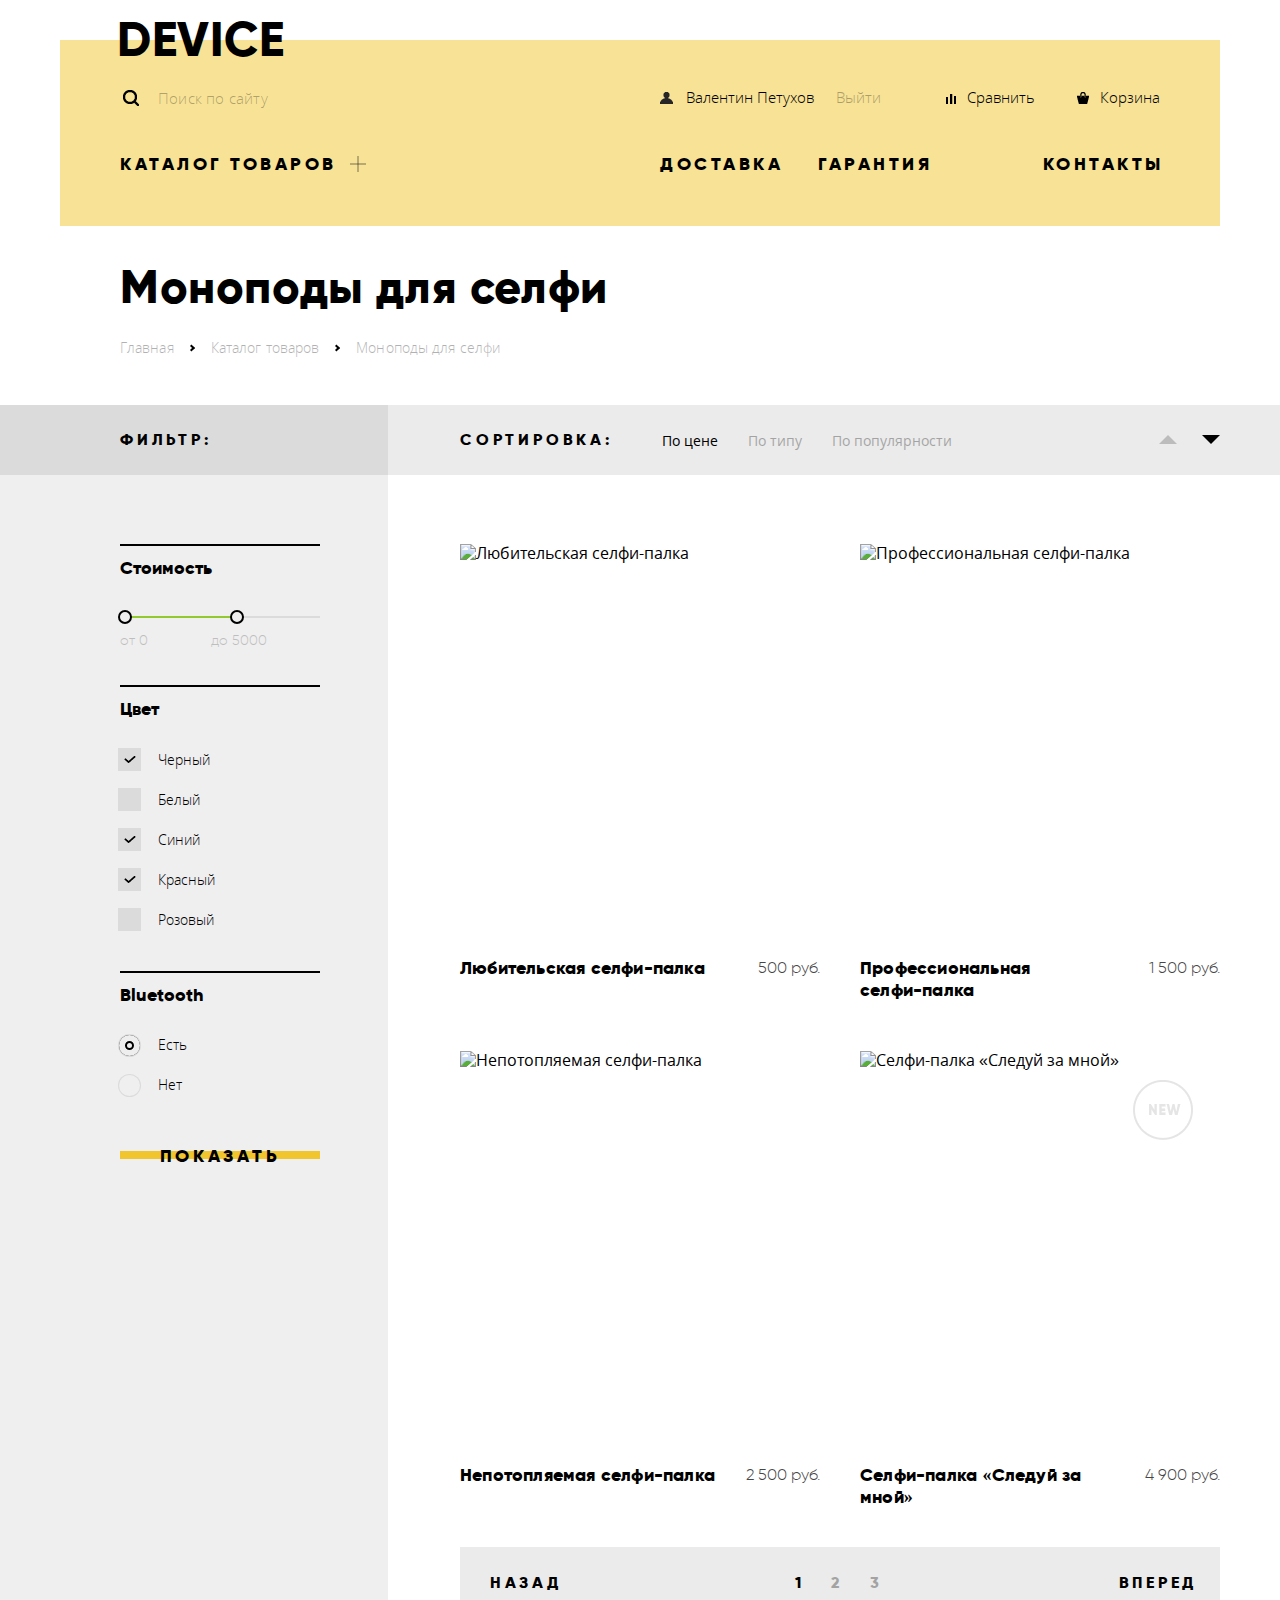
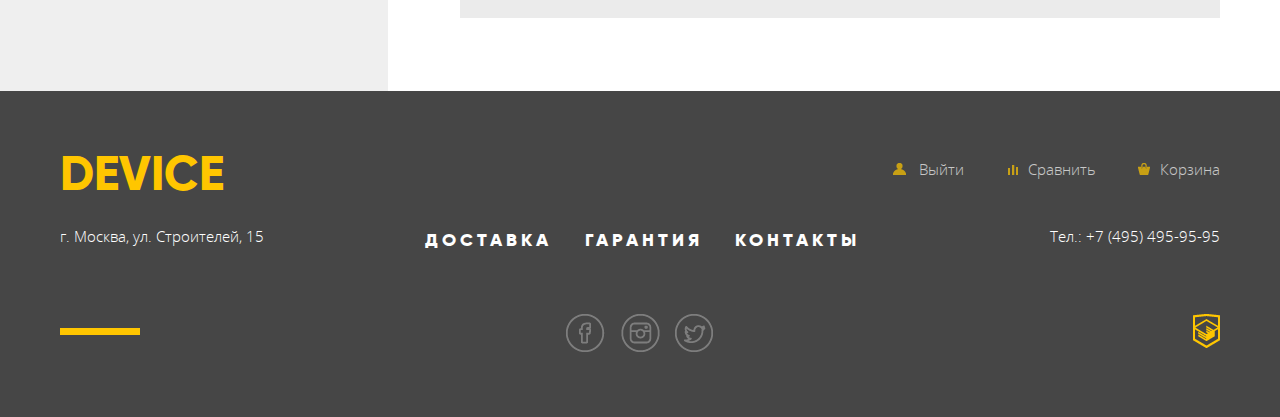
==== commit a692da31: "Верстка index + catalog" ====
--- a/catalog.html
+++ b/catalog.html
@@ -95,7 +95,7 @@
 			<aside class="goods-filter">
 				<form action="#" class="goods-filter__form">
 					<fieldset class="goods-filter__price">
-						<legend class="goods-filter__form-title">Стоимость</legend>
+						<legend class="goods-filter__form-title goods-filter__form-title--price">Стоимость</legend>
 						<div class="goods-filter__range-line">
 							<div class="goods-filter__range-value"></div>
 							<div class="goods-filter__range-min"></div>
@@ -107,17 +107,27 @@
 						</div>
 					</fieldset>
 					<fieldset class="goods-filter__color">
-						<legend class="goods-filter__form-title">Цвет</legend>
-						<label class="goods-filter__color-value"><input type="checkbox" checked>Черный</label>
-						<label class="goods-filter__color-value"><input type="checkbox">Белый</label>
-						<label class="goods-filter__color-value"><input type="checkbox" checked>Синий</label>
-						<label class="goods-filter__color-value"><input type="checkbox" checked>Красный</label>
-						<label class="goods-filter__color-value"><input type="checkbox">Розовый</label>
+						<legend class="goods-filter__form-title goods-filter__form-title--color">Цвет</legend>
+						<input type="checkbox" name="filter-black" id="goods-filter__black" checked>
+						<input type="checkbox" name="filter-white" id="goods-filter__white">
+						<input type="checkbox" name="filter-blue" id="goods-filter__blue" checked>
+						<input type="checkbox" name="filter-red" id="goods-filter__red" checked>
+						<input type="checkbox" name="filter-pink" id="goods-filter__pink">
+						<label for="goods-filter__black" class="goods-filter__color-value goods-filter__color-value--black">Черный</label>
+						<label for="goods-filter__white" class="goods-filter__color-value goods-filter__color-value--white">Белый</label>
+						<label for="goods-filter__blue" class="goods-filter__color-value goods-filter__color-value--blue">Синий</label>
+						<label for="goods-filter__red" class="goods-filter__color-value goods-filter__color-value--red">Красный</label>
+						<label for="goods-filter__pink" class="goods-filter__color-value goods-filter__color-value--pink">Розовый</label>
 					</fieldset>
 					<fieldset class="goods-filter__bluetooth">
-						<legend class="goods-filter__form-title">Bluetooth</legend>
-						<label class="goods-filter__bluetooth-select"><input type="radio" checked>Есть</label>
-						<label class="goods-filter__bluetooth-select"><input type="radio">Нет</label>
+						<legend class="goods-filter__form-title goods-filter__form-title--bluetooth">Bluetooth</legend>
+
+						<input type="radio" name="bluetooth-select" id="goods-filter__on" checked>
+						<input type="radio" name="bluetooth-select" id="goods-filter__off">
+
+
+						<label for="goods-filter__on" class="goods-filter__bluetooth-select goods-filter__bluetooth-select--on">Есть</label>
+						<label for="goods-filter__off" class="goods-filter__bluetooth-select goods-filter__bluetooth-select--off">Нет</label>
 					</fieldset>
 					<button type="submit" class="goods-filter__button">показать</button>
 				</form>
@@ -125,53 +135,53 @@
 			<section class="goods-sort">
 				<div class="goods-sort__main-catalog">
 					<article class="catalog-item">
-						<h1 class="catalog-item__title">Любительская селфи-палка</h1>
+						<h1 class="catalog-item__title"><a href="#">Любительская селфи-палка</a></h1>
 						<span class="catalog-item__price">500 руб.</span>
 						<div class="catalog-item__img">
 							<img src="../device/img/catalog-item/catalog-item__img-1.jpg" alt="Любительская селфи-палка" width="360" height="380">
-						</div>
-						<div class="catalog-item__order-block">
-							<a href="#" class="special-link">в корзину</a>
-							<a href="#">Добавить к сравнению</a>
-						</div>
-					</article>
-					<article class="catalog-item">
-						<h1 class="catalog-item__title">Профессиональная <br>селфи-палка</h1>
+							<div class="catalog-item__order-block">
+								<a href="#" class="special-link">в корзину</a>
+								<a href="#">Добавить к сравнению</a>
+							</div>
+						</div>
+					</article>
+					<article class="catalog-item">
+						<h1 class="catalog-item__title"><a href="#">Профессиональная <br>селфи-палка</a></h1>
 						<span class="catalog-item__price">1 500 руб.</span>
 						<div class="catalog-item__img">
 							<img src="../device/img/catalog-item/catalog-item__img-2.jpg" alt="Профессиональная селфи-палка" width="360" height="380">
-						</div>
-						<div class="catalog-item__order-block">
-							<a href="#" class="special-link">в корзину</a>
-							<a href="#">Добавить к сравнению</a>
-						</div>
-					</article>
-					<article class="catalog-item">
-						<h1 class="catalog-item__title">Непотопляемая селфи-палка</h1>
+							<div class="catalog-item__order-block">
+								<a href="#" class="special-link">в корзину</a>
+								<a href="#">Добавить к сравнению</a>
+							</div>
+						</div>
+					</article>
+					<article class="catalog-item">
+						<h1 class="catalog-item__title"><a href="#">Непотопляемая селфи-палка</a></h1>
 						<span class="catalog-item__price">2 500 руб.</span>
 						<div class="catalog-item__img">
 							<img src="../device/img/catalog-item/catalog-item__img-3.jpg" alt="Непотопляемая селфи-палка" width="360" height="380">
-						</div>
-						<div class="catalog-item__order-block">
-							<a href="#" class="special-link">в корзину</a>
-							<a href="#">Добавить к сравнению</a>
-						</div>
-					</article>
-					<article class="catalog-item catalog-item--new">
-						<h1 class="catalog-item__title">Селфи-палка «Следуй за <br>мной»</h1>
+							<div class="catalog-item__order-block">
+								<a href="#" class="special-link">в корзину</a>
+								<a href="#">Добавить к сравнению</a>
+							</div>
+						</div>
+					</article>
+					<article class="catalog-item">
+						<h1 class="catalog-item__title"><a href="#">Селфи-палка «Следуй за <br>мной»</a></h1>
 						<span class="catalog-item__price">4 900 руб.</span>
-						<div class="catalog-item__img">
+						<div class="catalog-item__img catalog-item__img--new">
 							<img src="../device/img/catalog-item/catalog-item__img-4.jpg" alt="Селфи-палка «Следуй за мной»" width="360" height="380">
-						</div>
-						<div class="catalog-item__order-block">
-							<a href="#" class="special-link">в корзину</a>
-							<a href="#">Добавить к сравнению</a>
+							<div class="catalog-item__order-block">
+								<a href="#" class="special-link">в корзину</a>
+								<a href="#">Добавить к сравнению</a>
+							</div>
 						</div>
 					</article>
 					<div class="paginator">
-						<a href="" class="paginator__previous">назад</a>
+						<a class="paginator__previous paginator__previous--unavailable">назад</a>
 						<ul class="paginator__number-list">
-							<li class="paginator__number-item paginator__number-item--current"><a href="#">1</a></li>
+							<li class="paginator__number-item paginator__number-item--current"><a>1</a></li>
 							<li class="paginator__number-item"><a href="#">2</a></li>
 							<li class="paginator__number-item"><a href="#">3</a></li>
 						</ul>
@@ -184,7 +194,7 @@
 	
 	<footer class="footer">
 		<div class="footer__info">
-			<a href="index.html" class="footer__logo">device</a>
+			<a href="" class="footer__logo">device</a>
 			<span class="footer__our-address">г. Москва, ул. Строителей, 15</span>
 		</div>
 		<div class="footer__main-menu">
@@ -208,16 +218,16 @@
 		<div class="footer__aside-menu">
 			<ul class="footer__interactive-list">
 				<li class="footer__interactive-item">
-					<a href="#" class="footer__interactive-link">Войти</a>
+					<a href="#" class="footer__interactive-link footer__interactive-link--user">Выйти</a>
 				</li>
 				<li class="footer__interactive-item">
-					<a href="#" class="footer__interactive-link">Сравнить</a>
+					<a href="#" class="footer__interactive-link footer__interactive-link--compare">Сравнить</a>
 				</li>
 				<li class="footer__interactive-item">
-					<a href="#" class="footer__interactive-link">Корзина</a>
+					<a href="#" class="footer__interactive-link footer__interactive-link--cart">Корзина</a>
 				</li>
 			</ul>
-			<a href="tel:84954959595" class="footer__our-phone">+7 (495) 495-95-95</a>
+			<a href="tel:84954959595" class="footer__our-phone">Тел.: +7 (495) 495-95-95</a>
 			<a href="#" class="footer__html-academy">HTML Academy - интерактивные онлайн-курсы</a>
 		</div>
 	</footer>
--- a/css/style.css
+++ b/css/style.css
@@ -1351,59 +1351,248 @@
 	}
 
 		.goods-filter__form {
-
+			margin: 0;
+			padding: 0;
 		}
 
 			.goods-filter__price {
-
+				display: flex;
+				flex-direction: column;
+				align-items: stretch;
+				margin: 0;
+				margin-top: 69px;
+				padding: 0;
+
+				border: none;
 			}
 
 				.goods-filter__form-title {
-
+					display: flex;
+					width: 100%;
+					margin: 0;
+					padding: 0;
+					
+					border-top: 2px solid #000000;
+
+					font-family: GilroyExtraBold;
+					font-size: 18px;
+					line-height: 1.2;
+					color: #000000;
+				}
+
+				.goods-filter__form-title--price {
+					padding-top: 12px;
+					margin-bottom: 36px;
 				}
 
 				.goods-filter__range-line {
-
+					position: relative;
+					width: 100%;
+					height: 2px;
+					margin-bottom: 11px;
+
+					background-color: #dbdbdb;
 				}
 
 					.goods-filter__range-value {
-
+						width: 113px;
+						height: 2px;
+
+						background-color: #91c92f;
+					}
+
+					.goods-filter__range-min {
+						position: absolute;
+						top: -6px;
+						right: 76px;
+						box-sizing: border-box;
+						width: 14px;
+						height: 14px;
+						background-color: #eeeeee;
+						border: 2px solid #000000;
+						border-radius: 50%;
+						cursor: pointer;
+					}
+
+					.goods-filter__range-max {
+						position: absolute;
+						top: -6px;
+						left: -2px;
+						box-sizing: border-box;
+						width: 14px;
+						height: 14px;
+						background-color: #eeeeee;
+						border: 2px solid #000000;
+						border-radius: 50%;
+						cursor: pointer;
+					}
+
+					.goods-filter__range-min:active,
+					.goods-filter__range-max:active {
+						background-color: #7eae29;
+						border: 1px solid #ffffff;
+						box-shadow: 0px 0px 0 2px #ffffff,
+									0px 3px 5px 0 #000000;
 					}
 
 				.goods-filter__current-price {
-
-				}
-
-					.goods-filter__current-price span {
-
+					display: flex;
+					font-family: GilroyLight;
+					font-size: 14px;
+					line-height: 22.27px;
+					color: #000000;
+					opacity: 0.2;
+				}
+
+					.goods-filter__current-price span:last-child {
+						margin-left: 63px;
 					}
 
 			.goods-filter__color {
-
-			}
-
-				.goods-filter__form-title {
-
+				display: flex;
+				flex-direction: column;
+				align-items: stretch;
+				margin: 0;
+				margin-top: 34px;
+				padding: 0;
+
+				border: none;
+			}
+
+				.goods-filter__form-title--color {
+					padding-top: 12px;
+					margin-bottom: 19px;
+				}
+
+				.goods-filter__color input {
+					display: none;
 				}
 
 				.goods-filter__color-value {
-
+					position: relative;
+
+					padding-left: 38px;
+
+					font-family: OpenSansLight;
+					font-size: 14px;
+					line-height: 40px;
+					color: #000000;
+					cursor: pointer;
+				}
+
+				.goods-filter__color-value:hover {
+					opacity: 0.6;
+				}
+
+				.goods-filter__color-value:active {
+					opacity: 0.3;
+				}
+
+				.goods-filter__color-value::before {
+					content: "";
+					position: absolute;
+					top: 9px;
+					left: -1px;
+					width: 21px;
+					height: 21px;
+					background-color: #dbdbdb;
+					box-shadow: 0px 0px 0px 1px #dbdbdb;
+				}
+
+				#goods-filter__black:checked ~ .goods-filter__color-value--black::before,
+				#goods-filter__white:checked ~ .goods-filter__color-value--white::before,
+				#goods-filter__blue:checked ~ .goods-filter__color-value--blue::before,
+				#goods-filter__red:checked ~ .goods-filter__color-value--red::before,
+				#goods-filter__pink:checked ~ .goods-filter__color-value--pink::before {
+					background: #dbdbdb url("../img/icon_sprite/icon_sprite.png") no-repeat -246px 7px;
 				}
 
 			.goods-filter__bluetooth {
-
-			}
-
-				.goods-filter__form-title {
-
+				display: flex;
+				flex-direction: column;
+				align-items: stretch;
+				margin: 0;
+				margin-top: 31px;
+				margin-bottom: 30px;
+				padding: 0;
+
+				border: none;
+			}
+
+				.goods-filter__form-title--bluetooth {
+					padding-top: 12px;
+					margin-bottom: 19px;
+				}
+
+				.goods-filter__bluetooth input {
+					display: none;
 				}
 
 				.goods-filter__bluetooth-select {
-
+					position: relative;
+
+					padding-left: 38px;
+
+					font-family: OpenSansLight;
+					font-size: 14px;
+					line-height: 40px;
+					color: #000000;
+					cursor: pointer;
+				}
+
+				.goods-filter__bluetooth-select::before {
+					content: "";
+					position: absolute;
+					top: 10px;
+					left: -1px;
+					width: 21px;
+					height: 21px;
+					border-radius: 50%;
+					box-shadow: 0px 0px 0px 1px #dbdbdb;
+				}
+
+				.goods-filter__bluetooth-select:hover {
+					opacity: 0.6;
+				}
+
+				.goods-filter__bluetooth-select:active {
+					opacity: 0.3;
+				}
+
+				#goods-filter__on:checked ~ .goods-filter__bluetooth-select--on::before,
+				#goods-filter__off:checked ~ .goods-filter__bluetooth-select--off::before {
+					box-shadow: 0px 0px 0px 1px #dbdbdb,
+								inset 0px 0px 0px 6px #eeeeee,
+								inset 0px 0px 0px 8px #000000;
 				}
 
 			.goods-filter__button {
-
+				display: flex;
+				justify-content: center;
+				align-items: center;
+				width: 100%;
+
+				font-family: GilroyExtraBold;
+				font-size: 18px;
+				letter-spacing: 3.7px;
+				line-height: 40px;
+				text-decoration: none;
+				text-transform: uppercase;
+				color: #000000;
+
+				background: linear-gradient(to bottom, transparent 0px, transparent 16px, #f0c52e 16px, #f0c52e 24px, transparent 24px);
+				transition: background 1s;
+				border: none;
+				outline: none;
+				cursor: pointer;
+			}
+
+			.goods-filter__button:hover {
+				background: #f0c52e;
+			}
+
+			.goods-filter__button:active {
+				color: rgba(0, 0, 0, 0.3);
 			}
 
 	.goods-sort {
@@ -1429,85 +1618,246 @@
 				flex-wrap: wrap;
 				flex-basis: 360px;
 				
-				align-items: flex-start;
+				align-content: flex-start;
 			}
 
 			.catalog-item:nth-child(2n) {
 				margin-left: 40px;
-				margin-bottom: 0px;
-			}
+				margin-bottom: 50px;
+			}
+
+			.catalog-item:nth-last-child(2) {
+				margin-bottom: 39px;
+			}
+
+				.catalog-item__title {
+					order: 2;
+					
+					margin: 0;
+					padding: 0;
+					align-self: flex-start;
+
+					font-family: GilroyExtraBold;
+					font-size: 18px;
+					line-height: 1.2;
+					letter-spacing: 0.2px;
+				}
+
+						.catalog-item__title a {
+							color: #000000;
+						}
+
+						.catalog-item__title a:hover {
+							opacity: 0.7;
+						}
+
+						.catalog-item__title a:active {
+							opacity: 0.6;
+						}
+
+				.catalog-item__price {
+					order: 2;
+					display: flex;
+
+					margin: 0;
+					margin-left: auto;
+					padding: 0;
+
+					font-family: GilroyLight;
+					font-size: 16px;
+					line-height: 1.2;
+					color: #464646;
+				}
 
 				.catalog-item__img {
+					position: relative;
+
 					padding: 0;
 					margin: 0;
 					order: 1;
 					
-					margin-bottom: 21px;
+					margin-bottom: 34px;
+				}
+
+				.catalog-item__img--new::before {
+					content: "";
+					position: absolute;
+					top: 28px;
+					right: 27px;
+					width: 60px;
+					height: 61px;
+					background: transparent url("../img/icon_sprite/icon_sprite.png") no-repeat -40px -1266px;
+					opacity: 0.1;
 				}
 
 					.catalog-item__img img {
 						display: block;
 					}
 
-				.catalog-item__order-block {
-					order: 1;
-
-					display: none;
-				}
-
-					.catalog-item__order-block .spacial-link {
-
-					}
-
-				.catalog-item__title {
-					order: 2;
-			
+					.catalog-item__order-block {
+						position: absolute;
+						top: 0px;
+						bottom: 0px;
+						left: 0px;
+						right: 0px;
+
+						flex-direction: column;
+						align-items: center;
+						padding-top: 170px;
+						display: none;
+
+						background-color: rgba(238, 238, 238, 0.7);
+					}
+
+					.catalog-item__img:hover .catalog-item__order-block { 
+						display: flex;
+					 }
+
+						.catalog-item__order-block .special-link {
+							display: flex;
+
+							justify-content: center;
+							align-items: center;
+							padding-left: 37px;
+							padding-right: 37px;
+
+							font-family: GilroyExtraBold;
+							font-size: 18px;
+							letter-spacing: 3.7px;
+							line-height: 40px;
+							text-decoration: none;
+							text-transform: uppercase;
+							color: #000000;
+
+							background: linear-gradient(to bottom, transparent 0px, transparent 16px, #f0c52e 16px, #f0c52e 24px, transparent 24px);
+							transition: background 1s;
+							border: none;
+							outline: none;
+							cursor: pointer;
+						}
+
+						.catalog-item__order-block .special-link:hover {
+							background: #f0c52e;
+						}
+
+						.catalog-item__order-block .special-link:active {
+							color: rgba(0, 0, 0, 0.3);
+						}
+
+						.catalog-item__order-block a:last-child {
+							font-family: OpenSansLight;
+							font-size: 13px;
+							line-height: 36px;
+							color: #000000;
+							opacity: 0.5;
+						}
+
+						.catalog-item__order-block a:last-child:hover {
+							opacity: 1;
+						}
+
+						.catalog-item__order-block a:last-child:active {
+							opacity: 0.2;
+						}
+
+			.paginator {
+				display: flex;
+				flex-direction: row;
+				justify-content: space-between;
+				width: 100%;
+				
+				margin-bottom: 73px;
+				
+				background-color: #ebebeb;
+			}
+
+				.paginator__previous {
+					display: flex;				
+					padding-top: 26px;
+					padding-bottom: 25px;
+					padding-left: 30px;
+					padding-right: 23px;
+
+					font-family: GilroyExtraBold;
+					font-size: 16px;
+					line-height: 1.2;
+					letter-spacing: 3.7px;
+					text-transform: uppercase;
+					color: #000000;
+				}
+
+				.paginator__number-list {
+					display: flex;
+					flex-direction: row;
+					align-items: center;
+
 					margin: 0;
 					padding: 0;
-					align-self: flex-start;
+		
+					list-style-type: none
+				}
+
+					.paginator__number-item {
+						margin: 0;
+						margin-right: 30px;
+						padding: 0;
+					}
+
+					.paginator__number-item:last-child {
+						margin-right: 0px;
+					}
+
+						.paginator__number-item a {
+							font-family: GilroyExtraBold;
+							font-size: 16px;
+							line-height: 1.2;
+							letter-spacing: 0px;
+							color: #000000;
+							opacity: 0.3;
+						}
+
+						.paginator__number-item a[href]:hover {
+							opacity: 0.6;
+						}
+
+						.paginator__number-item a[href]:active {
+							opacity: 1;
+						}
+
+						.paginator__number-item--current a {
+							opacity: 1;
+						}
+
+				.paginator__next {
+					display: flex;				
+					padding-top: 26px;
+					padding-bottom: 25px;
+					padding-left: 30px;
+					padding-right: 23px;
 
 					font-family: GilroyExtraBold;
-					font-size: 18px;
-					line-height: 1.2;
-					letter-spacing: 0.2px;
-					color: #000000;
-
-					background: silver;
-				}
-
-				.catalog-item__price {
-					order: 2;
-					display: flex;
-
-					margin: 0;
-					margin-left: auto;
-					padding: 0;
-
-					font-family: GilroyLight;
 					font-size: 16px;
 					line-height: 1.2;
-					color: #464646;
-
-				}
-
-			.paginator {
-
-			}
-
-				.paginator__previous {
-
-				}
-
-				.paginator__number-list {
-					list-style-type: none
-				}
-
-					.paginator__number-item {
-
-					}
-
-				.paginator__next {
-
+					letter-spacing: 3.7px;
+					text-transform: uppercase;
+					color: #000000;
+				}
+
+				.paginator__previous[href]:hover,
+				.paginator__next[href]:hover {
+					background-color: rgba(0, 0, 0, 0.08);
+				}
+
+				.paginator__previous[href]:active,
+				.paginator__next[href]:active {
+					background-color: rgba(0, 0, 0, 0.08);
+					color: rgba(0, 0, 0, 0.3);
+				}
+
+				.paginator__previous--unavailable,
+				.paginator__next--unavailable {
+					background-color: transparent;
+					color: #000000;
 				}
 
 /* ----------FOOTER */
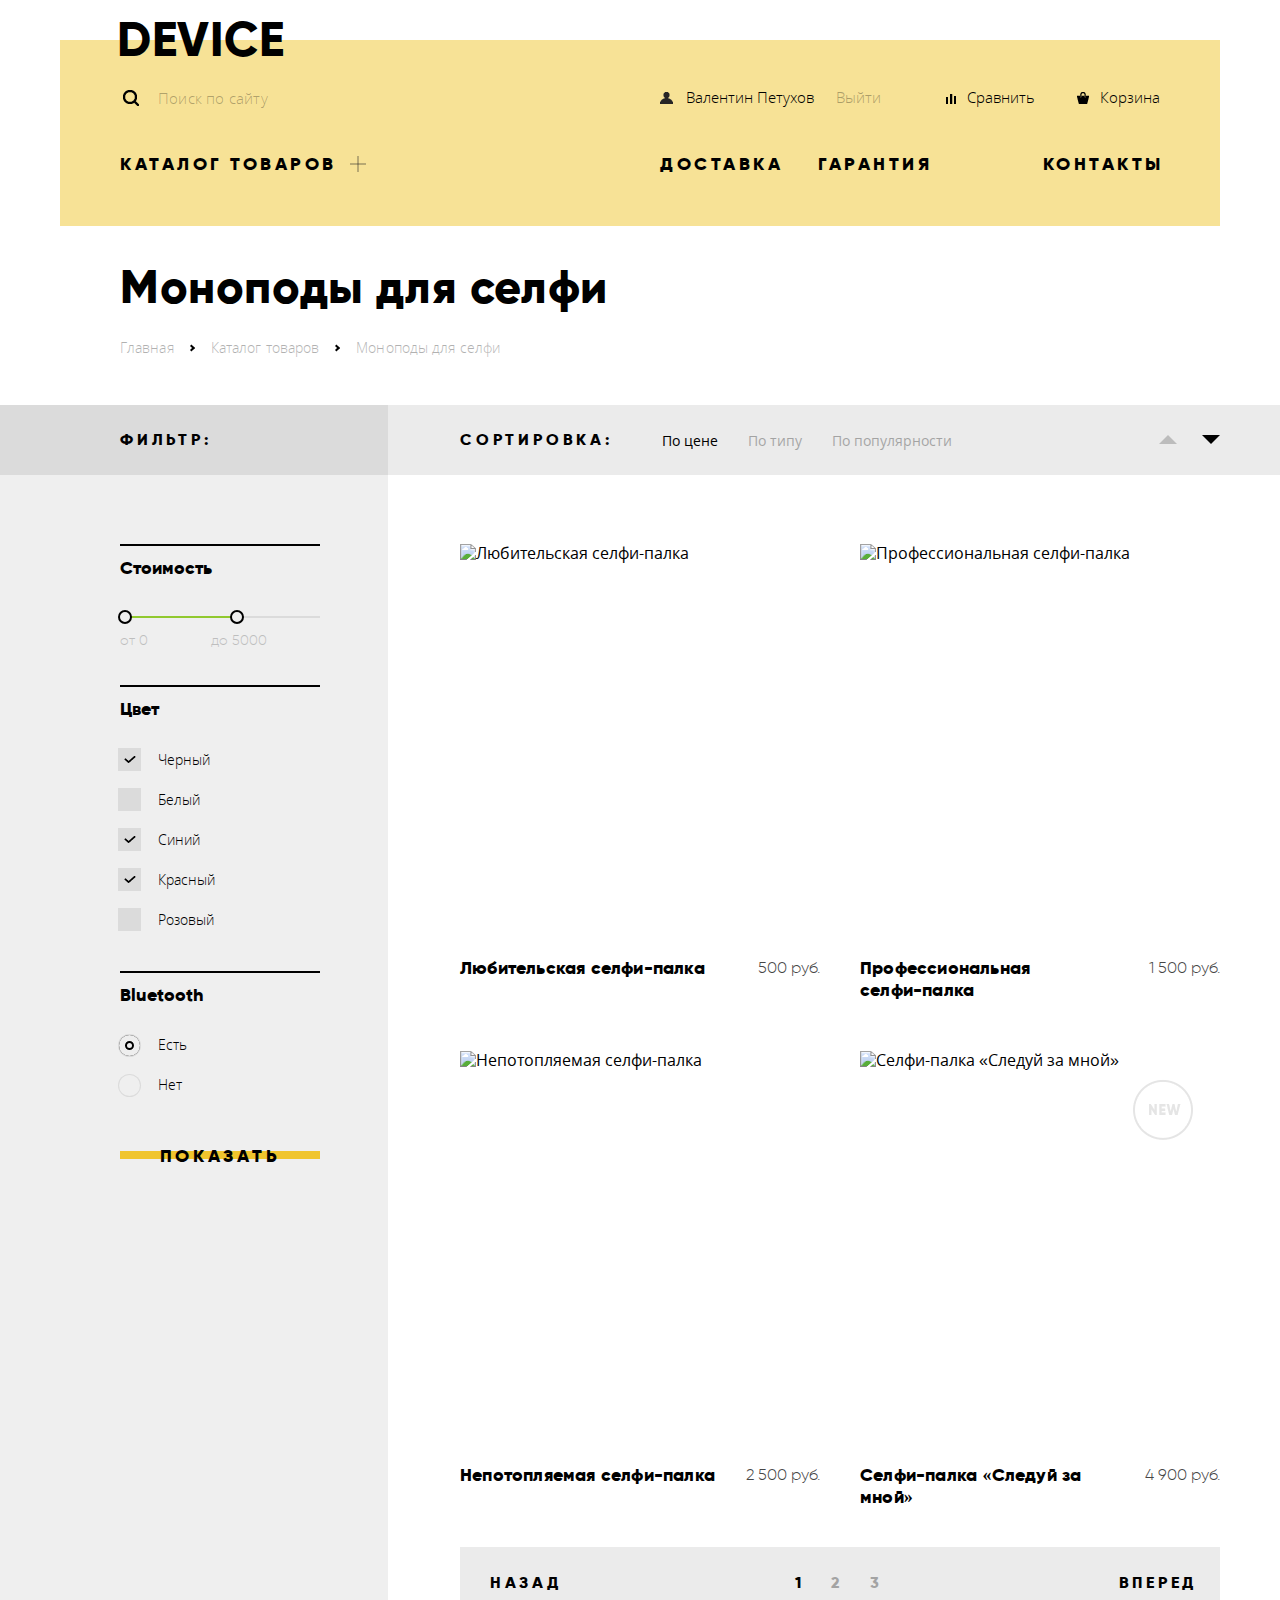
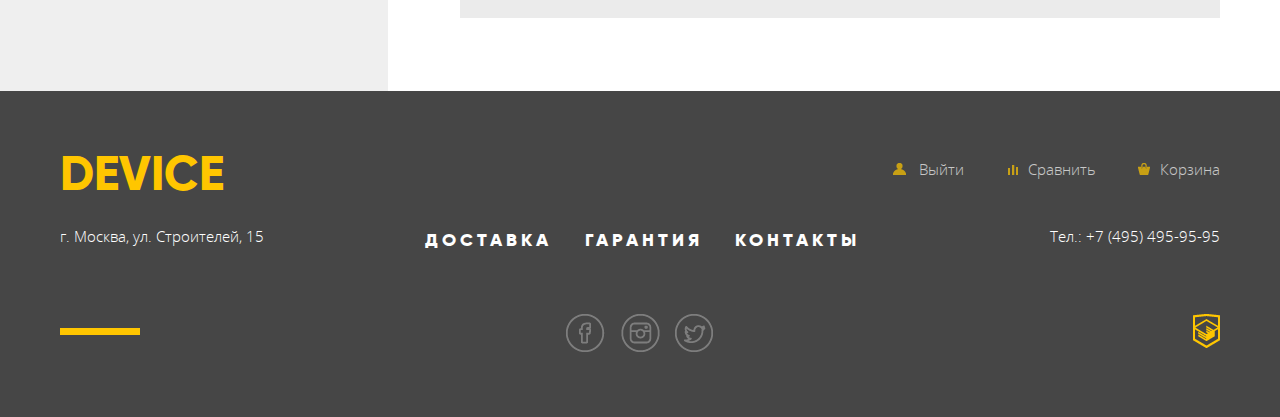
==== commit 087b1c0a: "финальная (или почти)" ====
--- a/catalog.html
+++ b/catalog.html
@@ -2,8 +2,8 @@
 <html lang="ru">
 <head>
 	<meta charset="UTF-8">
-	<link rel="stylesheet" href="css/normalize.css">
-	<link rel="stylesheet" href="css/style.css">
+	<link rel="stylesheet" href="css/normalize.min.css">
+	<link rel="stylesheet" href="css/style.min.css">
 	<title>Device Layout  |  Каталог</title>
 </head>
 <body class="body">
@@ -86,7 +86,7 @@
 					<li class="main__sort-type-item"><a href="#">По популярности</a></li>
 				</ul>
 				<ul class="main__sort-arrows-list">
-					<li class="main__sort-arrow-direction"><a href="#">Наверх</a</li>
+					<li class="main__sort-arrow-direction"><a href="#">Наверх</a></li>
 					<li class="main__sort-arrow-direction main__sort-arrow-direction--current"><a>Вниз</a></li>
 				</ul>
 			</div>
--- a/css/style.min.css
+++ b/css/style.min.css
@@ -0,0 +1 @@
+@font-face{font-family:GilroyLight;font-style:normal;font-weight:300;src:url(../fonts/gilroylight.woff2) format("woff2"),url(../fonts/gilroylight.woff) format("woff")}@font-face{font-family:GilroyExtraBold;font-style:normal;font-weight:800;src:url(../fonts/gilroyextrabold.woff2) format("woff2"),url(../fonts/gilroyextrabold.woff) format("woff")}@font-face{font-family:OpenSans;font-style:normal;font-weight:400;src:url(../fonts/opensans.woff2) format("woff2"),url(../fonts/opensans.woff) format("woff")}@font-face{font-family:OpenSansLight;font-style:normal;font-weight:300;src:url(../fonts/opensanslight.woff2) format("woff2"),url(../fonts/opensanslight.woff) format("woff")}.body{width:100%;background:#fff;font-style:normal;font-family:OpenSans,Arial,sans-serif}.body a{text-decoration:none}.header{position:relative;margin:40px auto 0;padding-left:60px;padding-right:60px;padding-top:33px;width:1040px;min-height:153px;background-color:rgba(240,197,46,.5)}.header__logo{position:absolute;top:-28px;left:57px;font-family:GilroyExtraBold;font-size:48px;letter-spacing:.7px;text-transform:uppercase;text-decoration:none;color:rgba(0,0,0,1)}.header__logo[href]:hover{color:rgba(0,0,0,.6)}.header__logo[href]:active{color:rgba(0,0,0,.3)}.header__nav{display:-webkit-box;display:-webkit-flex;display:-ms-flexbox;display:flex;-webkit-box-orient:horizontal;-webkit-box-direction:normal;-webkit-flex-direction:row;-ms-flex-direction:row;flex-direction:row;-webkit-flex-wrap:wrap;-ms-flex-wrap:wrap;flex-wrap:wrap;-webkit-box-align:stretch;-webkit-align-items:stretch;-ms-flex-align:stretch;align-items:stretch;-webkit-box-pack:justify;-webkit-justify-content:space-between;-ms-flex-pack:justify;justify-content:space-between}.header__aside-nav{display:-webkit-box;display:-webkit-flex;display:-ms-flexbox;display:flex;-webkit-box-orient:vertical;-webkit-box-direction:normal;-webkit-flex-direction:column;-ms-flex-direction:column;flex-direction:column;-webkit-box-pack:start;-webkit-justify-content:flex-start;-ms-flex-pack:start;justify-content:flex-start;-webkit-flex-basis:500px;-ms-flex-preferred-size:500px;flex-basis:500px}.search{display:-webkit-box;display:-webkit-flex;display:-ms-flexbox;display:flex;-webkit-box-orient:horizontal;-webkit-box-direction:normal;-webkit-flex-direction:row;-ms-flex-direction:row;flex-direction:row;-webkit-box-pack:start;-webkit-justify-content:flex-start;-ms-flex-pack:start;justify-content:flex-start;height:49px;margin-bottom:32px}.search__box{display:-webkit-box;display:-webkit-flex;display:-ms-flexbox;display:flex;-webkit-box-orient:horizontal;-webkit-box-direction:normal;-webkit-flex-direction:row;-ms-flex-direction:row;flex-direction:row;-webkit-flex-wrap:nowrap;-ms-flex-wrap:nowrap;flex-wrap:nowrap;-webkit-box-pack:center;-webkit-justify-content:center;-ms-flex-pack:center;justify-content:center;-webkit-box-align:center;-webkit-align-items:center;-ms-flex-align:center;align-items:center;-webkit-flex-basis:355px;-ms-flex-preferred-size:355px;flex-basis:355px;padding-left:38px;font-family:OpenSansLight;font-size:15px;line-height:36px;letter-spacing:.2px;color:#000;border:none;outline:0;background:transparent url(../img/icon_sprite/icon_sprite.png) no-repeat -37px -1390px}.search__box::-webkit-input-placeholder{color:rgba(0,0,0,.3)}.search__box::-moz-placeholder{color:rgba(0,0,0,.3)}.search__box:-ms-input-placeholder{color:rgba(0,0,0,.3)}.search__box:hover::-webkit-input-placeholder{color:rgba(0,0,0,.6)}.search__box:hover::-moz-placeholder{color:rgba(0,0,0,.6)}.search__box:hover:-ms-input-placeholder{color:rgba(0,0,0,.6)}.search__box:focus::-webkit-input-placeholder{color:rgba(0,0,0,.6)}.search__box:focus::-moz-placeholder{color:rgba(0,0,0,.6)}.search__box:focus:-ms-input-placeholder{color:rgba(0,0,0,.6)}.search__box:focus{box-shadow:inset 0 -2px #000}.search__button{display:none;-webkit-box-orient:horizontal;-webkit-box-direction:normal;-webkit-flex-direction:row;-ms-flex-direction:row;flex-direction:row;-webkit-flex-wrap:nowrap;-ms-flex-wrap:nowrap;flex-wrap:nowrap;-webkit-box-pack:center;-webkit-justify-content:center;-ms-flex-pack:center;justify-content:center;-webkit-box-align:center;-webkit-align-items:center;-ms-flex-align:center;align-items:center;-webkit-flex-basis:85px;-ms-flex-preferred-size:85px;flex-basis:85px;font-family:OpenSansLight;font-size:15px;line-height:36px;color:#000;border:none;outline:0;background-color:transparent;box-shadow:inset 0 0 0 2px #000;cursor:pointer}.search__button:hover{background-color:#000;color:rgba(255,255,255,1)}.search__button:active{background-color:#000;color:rgba(255,255,255,.3)}.search__box:focus+.search__button,.search__button:active{display:-webkit-box;display:-webkit-flex;display:-ms-flexbox;display:flex}.header__catalog-menu{position:relative}.header__catalog-menu-link{position:relative;padding-right:33px;font-family:GilroyExtraBold;font-size:18px;text-decoration:none;text-transform:uppercase;letter-spacing:3.5px;color:#000}.header__catalog-menu-link:hover{opacity:.6}.header__catalog-menu-link:active{opacity:.3}.header__catalog-menu-link::before{content:"";position:absolute;top:10px;right:4px;width:16px;height:2px;background-color:rgba(39,37,37,.3)}.header__catalog-menu-link::after{content:"";position:absolute;top:10px;right:4px;width:16px;height:2px;background-color:rgba(39,37,37,.3);-webkit-transform:rotate(90deg);-ms-transform:rotate(90deg);transform:rotate(90deg)}.header__catalog-list-wrapper{position:absolute;top:20px;left:-60px;z-index:100;display:none;width:1160px;margin:0;padding:0;background-color:#f7e296}.header__catalog-list-wrapper:hover,.header__catalog-menu-link:hover+.header__catalog-list-wrapper{display:block;margin:0;padding:0}.header__catalog-list{display:-webkit-box;display:-webkit-flex;display:-ms-flexbox;display:flex;-webkit-box-orient:horizontal;-webkit-box-direction:normal;-webkit-flex-direction:row;-ms-flex-direction:row;flex-direction:row;-webkit-flex-wrap:wrap;-ms-flex-wrap:wrap;flex-wrap:wrap;width:650px;margin:0;padding:0;padding-left:60px;padding-top:23px;padding-bottom:34px;list-style-type:none}.header__catalog-item{-webkit-flex-basis:200px;-ms-flex-preferred-size:200px;flex-basis:200px}.header__catalog-item:first-child,.header__catalog-item:nth-child(4){margin-right:39px}.header__catalog-item:last-child{-webkit-flex-basis:100%;-ms-flex-preferred-size:100%;flex-basis:100%}.header__catalog-link{font-family:OpenSansLight;font-size:15px;line-height:36px;text-decoration:none;letter-spacing:.2px;color:#000}.header__catalog-link:hover{opacity:.6}.header__catalog-link:active{opacity:.3}.header__main-nav{display:-webkit-box;display:-webkit-flex;display:-ms-flexbox;display:flex;-webkit-box-orient:vertical;-webkit-box-direction:normal;-webkit-flex-direction:column;-ms-flex-direction:column;flex-direction:column;-webkit-box-pack:start;-webkit-justify-content:flex-start;-ms-flex-pack:start;justify-content:flex-start;-webkit-flex-basis:500px;-ms-flex-preferred-size:500px;flex-basis:500px}.header__interactive-list{display:-webkit-box;display:-webkit-flex;display:-ms-flexbox;display:flex;-webkit-box-orient:horizontal;-webkit-box-direction:normal;-webkit-flex-direction:row;-ms-flex-direction:row;flex-direction:row;-webkit-flex-basis:49px;-ms-flex-preferred-size:49px;flex-basis:49px;margin:0;margin-bottom:32px;padding:0;list-style-type:none}.header__interactive-item{display:-webkit-box;display:-webkit-flex;display:-ms-flexbox;display:flex;-webkit-box-pack:end;-webkit-justify-content:flex-end;-ms-flex-pack:end;justify-content:flex-end;-webkit-box-align:center;-webkit-align-items:center;-ms-flex-align:center;align-items:center;-webkit-flex-wrap:nowrap;-ms-flex-wrap:nowrap;flex-wrap:nowrap}.header__interactive-item:first-child{margin-right:auto}.header__interactive-item:last-child{margin-left:39px}.header__interactive-link{position:relative;display:block;padding-left:26px;font-family:OpenSansLight;font-size:15px;text-decoration:none;color:#000}.header__interactive-link:hover{opacity:.6}.header__interactive-link:active{opacity:.3}.header__interactive-link::before{content:"";position:absolute;width:13px;height:13px;background:transparent url(../img/icon_sprite/icon_sprite.png) no-repeat}.header__interactive-link--user::before{top:3px;left:0;background-position:-40px -1621px}.header__interactive-link--compare::before{top:5px;left:5px;background-position:-40px -224px}.header__interactive-link--cart::before{top:3px;left:3px;background-position:-40px -40px}.header__interactive-link--out{padding:0;margin-left:22px;color:#000;opacity:.3}.header__interactive-link--out:hover{opacity:none}.header__menu-list{display:-webkit-box;display:-webkit-flex;display:-ms-flexbox;display:flex;-webkit-box-orient:horizontal;-webkit-box-direction:normal;-webkit-flex-direction:row;-ms-flex-direction:row;flex-direction:row;margin:0;padding:0;list-style-type:none}.header__menu-item{display:-webkit-box;display:-webkit-flex;display:-ms-flexbox;display:flex;-webkit-box-orient:horizontal;-webkit-box-direction:normal;-webkit-flex-direction:row;-ms-flex-direction:row;flex-direction:row;-webkit-align-content:center;-ms-flex-line-pack:center;align-content:center;margin-right:35px}.header__menu-item:last-child{margin-left:auto;margin-right:-3.5px}.header__menu-link{font-family:GilroyExtraBold;font-size:18px;text-decoration:none;text-transform:uppercase;letter-spacing:3.5px;color:#000}.header__menu-link:hover{opacity:.6}.header__menu-link:active{opacity:.3}.main{width:100%;background-color:#fff}.main-slider{width:1040px;margin:0 auto;margin-bottom:114px;padding-left:60px;padding-right:60px;box-shadow:inset 0 113px #f7e296}#slid-input-1,#slid-input-2,#slid-input-3{display:none}.main-slider__box{display:none;-webkit-box-orient:horizontal;-webkit-box-direction:normal;-webkit-flex-direction:row;-ms-flex-direction:row;flex-direction:row;-webkit-flex-wrap:nowrap;-ms-flex-wrap:nowrap;flex-wrap:nowrap;-webkit-box-align:start;-webkit-align-items:flex-start;-ms-flex-align:start;align-items:flex-start;-webkit-box-pack:justify;-webkit-justify-content:space-between;-ms-flex-pack:justify;justify-content:space-between}#slid-input-1:checked~.main-slider__box--01,#slid-input-2:checked~.main-slider__box--02,#slid-input-3:checked~.main-slider__box--03{display:-webkit-box;display:-webkit-flex;display:-ms-flexbox;display:flex}.main-slider__visual{position:relative;-webkit-flex-basis:500px;-ms-flex-preferred-size:500px;flex-basis:500px}.main-slider__visual img{position:absolute}.main-slider__box--01 img{top:2px;left:29px}.main-slider__box--02 img{top:14px;left:56px}.main-slider__box--03 img{top:67px;left:-29px}.main-slider__text{position:relative;display:-webkit-box;display:-webkit-flex;display:-ms-flexbox;display:flex;-webkit-box-orient:vertical;-webkit-box-direction:normal;-webkit-flex-direction:column;-ms-flex-direction:column;flex-direction:column;-webkit-box-pack:end;-webkit-justify-content:flex-end;-ms-flex-pack:end;justify-content:flex-end;-webkit-flex-basis:500px;-ms-flex-preferred-size:500px;flex-basis:500px}.main-slider__text:before{content:"";position:absolute;top:39px;left:0;z-index:1;width:100px;height:7px;background-color:#fff}.main-slider__text--01:after{content:"01";position:absolute;top:-12px;right:-12px;z-index:1;font-family:GilroyExtraBold;font-size:179.2px;line-height:179.2px;color:#fff}.main-slider__text--02:after{content:"02";position:absolute;top:-12px;right:-12px;z-index:1;font-family:GilroyExtraBold;font-size:179.2px;line-height:179.2px;color:#fff}.main-slider__text--03:after{content:"03";position:absolute;top:-12px;right:-12px;z-index:1;font-family:GilroyExtraBold;font-size:179.2px;line-height:179.2px;color:#fff}.main-slider__title{position:absolute;top:43px;left:0;z-index:10;font-family:GilroyExtraBold;font-size:47px;line-height:55px;letter-spacing:.4px;color:#000}.main-slider__description{width:500px;padding-top:197px;margin-bottom:43px;font-family:OpenSansLight;font-size:15px;line-height:30px;letter-spacing:.17px;color:#000}.main-slider__labels{display:-webkit-box;display:-webkit-flex;display:-ms-flexbox;display:flex;-webkit-box-orient:horizontal;-webkit-box-direction:normal;-webkit-flex-direction:row;-ms-flex-direction:row;flex-direction:row;-webkit-box-pack:end;-webkit-justify-content:flex-end;-ms-flex-pack:end;justify-content:flex-end;margin-bottom:64px}.main-slider__labels .special-link{margin-right:auto;padding-left:43px;padding-right:43px;height:40px;font-family:GilroyExtraBold;font-size:18px;letter-spacing:3.7px;line-height:40px;text-decoration:none;text-transform:uppercase;color:#000;background:-webkit-linear-gradient(top, transparent 0, transparent 16px, #f0c52e 16px, #f0c52e 24px, transparent 24px);background:linear-gradient(to bottom,transparent 0,transparent 16px,#f0c52e 16px,#f0c52e 24px,transparent 24px);-webkit-transition:background 1s;transition:background 1s}.main-slider__labels .special-link:hover{background:#f0c52e}.main-slider__labels .special-link:active{color:rgba(0,0,0,.3)}.main-slider__input-label{-webkit-align-self:center;-ms-flex-item-align:center;align-self:center;box-sizing:border-box;margin-left:23px;width:10px;height:10px;border-radius:50%;border:3px solid rgba(0,0,0,.3);cursor:pointer}.main-slider__input-label:last-child{margin-right:24px}#slid-input-1:checked~.main-slider__box .main-slider__input-label--01,#slid-input-2:checked~.main-slider__box .main-slider__input-label--02,#slid-input-3:checked~.main-slider__box .main-slider__input-label--03{border:3px solid #000}.main-slider__input-label:hover{border:3px solid rgba(0,0,0,.4)}.main-slider__input-label:active{border:3px solid #000}.main-slider__feature-list{display:-webkit-box;display:-webkit-flex;display:-ms-flexbox;display:flex;-webkit-box-orient:horizontal;-webkit-box-direction:normal;-webkit-flex-direction:row;-ms-flex-direction:row;flex-direction:row;-webkit-box-pack:start;-webkit-justify-content:flex-start;-ms-flex-pack:start;justify-content:flex-start;margin:0;padding:0;list-style-type:none}.main-slider__feature-item{-webkit-flex-basis:160px;-ms-flex-preferred-size:160px;flex-basis:160px;margin:0;padding:0;font-family:OpenSansLight;font-size:13px;line-height:20px;color:#464646}.main-slider__feature-item:nth-child(2){-webkit-flex-basis:140px;-ms-flex-preferred-size:140px;flex-basis:140px}.main-slider__feature-item span{display:block;margin-bottom:21px;font-family:GilroyLight;font-size:36px;color:#000}.catalog{width:1160px;margin:0 auto;margin-bottom:85px}.catalog__list{display:-webkit-box;display:-webkit-flex;display:-ms-flexbox;display:flex;-webkit-box-orient:horizontal;-webkit-box-direction:normal;-webkit-flex-direction:row;-ms-flex-direction:row;flex-direction:row;-webkit-flex-wrap:wrap;-ms-flex-wrap:wrap;flex-wrap:wrap;-webkit-box-align:start;-webkit-align-items:flex-start;-ms-flex-align:start;align-items:flex-start;-webkit-box-pack:justify;-webkit-justify-content:space-between;-ms-flex-pack:justify;justify-content:space-between;margin:0;padding:0;list-style-type:none}.catalog__item{-webkit-flex-basis:160px;-ms-flex-preferred-size:160px;flex-basis:160px;margin:0;padding:0}.catalog__link{font-family:GilroyExtraBold;font-size:18px;text-decoration:none;color:#000}.catalog__visual{position:relative;margin-bottom:35px;width:160px;height:160px;background-color:rgba(240,197,46,.5)}.catalog__visual:hover{background-color:rgba(240,197,46,1)}.catalog__visual--virtual img{position:absolute;top:52px;left:31px}.catalog__visual--self img{position:absolute;bottom:0;left:38px}.catalog__visual--camera img{position:absolute;top:38px;left:49px}.catalog__visual--bracer img{position:absolute;top:50px;left:28px}.catalog__visual--watch img{position:absolute;top:32px;left:55px}.catalog__visual--copter img{position:absolute;top:49px;left:13px}.catalog__item span{line-height:21px;letter-spacing:.5px}.catalog__item:active span,.catalog__link:active img{opacity:.3}.catalog__visual--bracer+span{font-size:17.5px}.service{width:100%;padding-bottom:69px;margin-bottom:94px;background:#e5e5e5;box-shadow:inset 0 100px #fff}.service__wrapper{display:-webkit-box;display:-webkit-flex;display:-ms-flexbox;display:flex;-webkit-box-orient:horizontal;-webkit-box-direction:normal;-webkit-flex-direction:row;-ms-flex-direction:row;flex-direction:row;-webkit-flex-wrap:nowrap;-ms-flex-wrap:nowrap;flex-wrap:nowrap;-webkit-box-align:start;-webkit-align-items:flex-start;-ms-flex-align:start;align-items:flex-start;-webkit-box-pack:justify;-webkit-justify-content:space-between;-ms-flex-pack:justify;justify-content:space-between;width:1160px;margin:0 auto}#ser-input-1,#ser-input-2,#ser-input-3{display:none}.service__list{display:-webkit-box;display:-webkit-flex;display:-ms-flexbox;display:flex;-webkit-box-orient:vertical;-webkit-box-direction:normal;-webkit-flex-direction:column;-ms-flex-direction:column;flex-direction:column;-webkit-box-pack:start;-webkit-justify-content:flex-start;-ms-flex-pack:start;justify-content:flex-start;-webkit-flex-basis:277px;-ms-flex-preferred-size:277px;flex-basis:277px;margin:0;padding:0;padding-top:80px;padding-bottom:47px;border-right:7px solid #000;list-style-type:none}.service__item{display:-webkit-box;display:-webkit-flex;display:-ms-flexbox;display:flex;-webkit-box-pack:start;-webkit-justify-content:flex-start;-ms-flex-pack:start;justify-content:flex-start;-webkit-box-align:center;-webkit-align-items:center;-ms-flex-align:center;align-items:center;-webkit-flex-basis:40px;-ms-flex-preferred-size:40px;flex-basis:40px;margin-bottom:24px;font-family:GilroyExtraBold;font-size:18px;text-transform:uppercase}#ser-input-1:checked~.service__list .service__item--01,#ser-input-2:checked~.service__list .service__item--02,#ser-input-3:checked~.service__list .service__item--03{background:#000;cursor:pointer}.service__item .service__input-label{display:-webkit-box;display:-webkit-flex;display:-ms-flexbox;display:flex;-webkit-box-pack:center;-webkit-justify-content:center;-ms-flex-pack:center;justify-content:center;-webkit-box-align:center;-webkit-align-items:center;-ms-flex-align:center;align-items:center;-webkit-flex-basis:160px;-ms-flex-preferred-size:160px;flex-basis:160px;height:40px;padding-left:2px;letter-spacing:4px;background:-webkit-linear-gradient(top, transparent 0, transparent 16px, #f0c52e 16px, #f0c52e 24px, transparent 24px);background:linear-gradient(to bottom,transparent 0,transparent 16px,#f0c52e 16px,#f0c52e 24px,transparent 24px);-webkit-transition:background .1s;transition:background .1s;cursor:pointer}.service__item .service__input-label:hover{background:#f0c52e}#ser-input-1:checked~.service__list .service__input-label--01,#ser-input-2:checked~.service__list .service__input-label--02,#ser-input-3:checked~.service__list .service__input-label--03{color:#f7e184;background:#000}.service__type{position:relative;display:none;-webkit-flex-basis:860px;-ms-flex-preferred-size:860px;flex-basis:860px;padding-top:70px;padding-left:101px;box-sizing:border-box}#ser-input-1:checked~.service__type--01,#ser-input-2:checked~.service__type--02,#ser-input-3:checked~.service__type--03{display:block}.service__type--01::before{content:"";position:absolute;top:85px;right:66px;width:136px;height:164px;background:transparent url(../img/icon_sprite/icon_sprite.png) -40px -672px no-repeat}.service__type--02::before{content:"";position:absolute;top:60px;right:46px;width:171px;height:195px;background:transparent url(../img/icon_sprite/icon_sprite.png) -40px -1805px no-repeat}.service__type--03::before{content:"";position:absolute;top:59px;right:70px;width:156px;height:188px;background:transparent url(../img/icon_sprite/icon_sprite.png) -40px -404px no-repeat}.service__type-title{display:block;margin-bottom:28px;font-family:GilroyExtraBold;font-size:47px;letter-spacing:1px;color:#000}.service__type-description{margin:0;padding:0;width:460px;font-family:OpenSansLight;font-size:15px;line-height:30px;letter-spacing:.3px;color:#464646}.firms-logo{display:-webkit-box;display:-webkit-flex;display:-ms-flexbox;display:flex;-webkit-box-orient:horizontal;-webkit-box-direction:normal;-webkit-flex-direction:row;-ms-flex-direction:row;flex-direction:row;-webkit-flex-wrap:wrap;-ms-flex-wrap:wrap;flex-wrap:wrap;-webkit-box-align:start;-webkit-align-items:flex-start;-ms-flex-align:start;align-items:flex-start;-webkit-box-pack:justify;-webkit-justify-content:space-between;-ms-flex-pack:justify;justify-content:space-between;width:1160px;margin:0 auto;margin-bottom:93px}.firms-logo__link{-webkit-flex-basis:260px;-ms-flex-preferred-size:260px;flex-basis:260px;height:100px;display:block}.firms-logo__link img:last-child{display:none}.firms-logo__link:hover img:last-child{display:inline}.firms-logo__link:hover img:first-child{display:none}.info{display:-webkit-box;display:-webkit-flex;display:-ms-flexbox;display:flex;-webkit-box-orient:horizontal;-webkit-box-direction:normal;-webkit-flex-direction:row;-ms-flex-direction:row;flex-direction:row;-webkit-flex-wrap:wrap;-ms-flex-wrap:wrap;flex-wrap:wrap;-webkit-box-align:stretch;-webkit-align-items:stretch;-ms-flex-align:stretch;align-items:stretch;-webkit-box-pack:justify;-webkit-justify-content:space-between;-ms-flex-pack:justify;justify-content:space-between;width:1160px;margin:0 auto;margin-bottom:82px}.info__block{position:relative;display:-webkit-box;display:-webkit-flex;display:-ms-flexbox;display:flex;-webkit-box-orient:vertical;-webkit-box-direction:normal;-webkit-flex-direction:column;-ms-flex-direction:column;flex-direction:column;padding-top:49px}.info__block--about{-webkit-flex-basis:475px;-ms-flex-preferred-size:475px;flex-basis:475px}.info__block--contacts{-webkit-flex-basis:560px;-ms-flex-preferred-size:560px;flex-basis:560px}.info__block::before{content:"";position:absolute;top:0;left:0;width:80px;height:7px;background:#000}.info__title{margin:0;margin-bottom:40px;font-family:GilroyExtraBold;font-size:47px;letter-spacing:.3px;color:#000}.info__description{margin:0;margin-bottom:30px;font-family:OpenSansLight;font-size:15px;line-height:30px;color:#464646}.info__description--about{margin-bottom:65px}.info__map{margin-bottom:78px;width:560px;height:222px;background:url(../img/info/info__map.png) no-repeat;cursor:pointer}.info__map img{cursor:pointer}.info__transportation-list{margin:0;margin-bottom:55px;padding:0;list-style-type:none}.info__transportation-item{display:-webkit-box;display:-webkit-flex;display:-ms-flexbox;display:flex;height:40px;margin-bottom:0}.info__transportation-item a{position:relative;display:block;padding-left:35px;font-family:GilroyExtraBold;font-size:16px;line-height:40px;text-decoration:none;color:#000}.info__transportation-item a::before{content:"";position:absolute;top:16px;left:0;box-sizing:border-box;width:10px;height:10px;border-radius:50%;border:3px solid rgba(0,0,0,.3)}.info__transportation-item a:hover::before{border:3px solid rgba(0,0,0,.6)}.info__transportation-item a:active::before{border:3px solid #000}.info__block .special-link{display:-webkit-box;display:-webkit-flex;display:-ms-flexbox;display:flex;-webkit-box-pack:center;-webkit-justify-content:center;-ms-flex-pack:center;justify-content:center;-webkit-box-align:center;-webkit-align-items:center;-ms-flex-align:center;align-items:center;width:260px;height:40px;margin-right:auto;font-family:GilroyExtraBold;font-size:18px;letter-spacing:3.7px;line-height:40px;text-decoration:none;text-transform:uppercase;color:#000;background:-webkit-linear-gradient(top, transparent 0, transparent 16px, #f0c52e 16px, #f0c52e 24px, transparent 24px);background:linear-gradient(to bottom,transparent 0,transparent 16px,#f0c52e 16px,#f0c52e 24px,transparent 24px);-webkit-transition:background 1s;transition:background 1s}.info__block .special-link:hover{background:#f0c52e}.info__block .special-link:active{color:rgba(0,0,0,.3)}.main__title{display:-webkit-box;display:-webkit-flex;display:-ms-flexbox;display:flex;margin:0 auto 16px;padding:34px 60px 0;width:1040px;font-family:GilroyExtraBold;font-size:47px;letter-spacing:.6px;color:#000}.main__crumbs-list{display:-webkit-box;display:-webkit-flex;display:-ms-flexbox;display:flex;-webkit-box-orient:horizontal;-webkit-box-direction:normal;-webkit-flex-direction:row;-ms-flex-direction:row;flex-direction:row;-webkit-box-pack:start;-webkit-justify-content:flex-start;-ms-flex-pack:start;justify-content:flex-start;margin:0 auto 39px;padding:0 60px;width:1040px;list-style-type:none}.main__crumbs-item{position:relative;margin:0;margin-right:37px}.main__crumbs-item::before{content:"";position:absolute;top:16px;right:-21px;width:5px;height:2px;background:#000;-webkit-transform:rotate(45deg);-ms-transform:rotate(45deg);transform:rotate(45deg)}.main__crumbs-item::after{content:"";position:absolute;top:18px;right:-21px;width:5px;height:2px;background:#000;-webkit-transform:rotate(-45deg);-ms-transform:rotate(-45deg);transform:rotate(-45deg)}.main__crumbs-item:last-child::after,.main__crumbs-item:last-child::before{display:none}.main__crumbs-item a{font-family:OpenSansLight;font-size:14px;line-height:36px;letter-spacing:.1px;text-decoration:none;color:#000;opacity:.3}.main__crumbs-item a[href]:hover{opacity:.6}.main__crumbs-item a[href]:active{opacity:.1}.main__catalog-titles{display:-webkit-box;display:-webkit-flex;display:-ms-flexbox;display:flex;-webkit-box-orient:horizontal;-webkit-box-direction:normal;-webkit-flex-direction:row;-ms-flex-direction:row;flex-direction:row;-webkit-box-pack:center;-webkit-justify-content:center;-ms-flex-pack:center;justify-content:center;min-height:70px;background:-webkit-linear-gradient(left, #dbdbdb 0, #dbdbdb 45%, #ebebeb 45%, #ebebeb 100%);background:linear-gradient(to right,#dbdbdb 0,#dbdbdb 45%,#ebebeb 45%,#ebebeb 100%)}.main__filter-title-block{display:-webkit-box;display:-webkit-flex;display:-ms-flexbox;display:flex;-webkit-box-orient:horizontal;-webkit-box-direction:normal;-webkit-flex-direction:row;-ms-flex-direction:row;flex-direction:row;-webkit-box-align:center;-webkit-align-items:center;-ms-flex-align:center;align-items:center;-webkit-flex-basis:200px;-ms-flex-preferred-size:200px;flex-basis:200px;padding-left:60px;padding-right:68px;font-family:GilroyExtraBold;font-size:16px;line-height:1.2;text-transform:uppercase;letter-spacing:3.8px;color:#000}.main__sort-title-block{display:-webkit-box;display:-webkit-flex;display:-ms-flexbox;display:flex;-webkit-box-orient:horizontal;-webkit-box-direction:normal;-webkit-flex-direction:row;-ms-flex-direction:row;flex-direction:row;-webkit-box-align:center;-webkit-align-items:center;-ms-flex-align:center;align-items:center;-webkit-flex-basis:760px;-ms-flex-preferred-size:760px;flex-basis:760px;min-height:70px;padding-left:72px;background-color:#ebebeb}.main__sort-title{display:-webkit-box;display:-webkit-flex;display:-ms-flexbox;display:flex;margin-right:49px;font-family:GilroyExtraBold;font-size:16px;line-height:1.2;text-transform:uppercase;letter-spacing:3.8px;color:#000}.main__sort-type-list{display:-webkit-box;display:-webkit-flex;display:-ms-flexbox;display:flex;margin:0;padding:0;list-style-type:none}.main__sort-type-item{padding-right:30px}.main__sort-type-item a{font-family:OpenSans;font-size:14px;line-height:18px;color:#000;opacity:.3}.main__sort-type-item:hover a[href]{opacity:.6}.main__sort-type-item--current a,.main__sort-type-item:active a[href]{opacity:1}.main__sort-arrows-list{display:-webkit-box;display:-webkit-flex;display:-ms-flexbox;display:flex;margin:0;margin-left:auto;padding:0;list-style-type:none}.main__sort-arrow-direction{margin:0;padding:0}.main__sort-arrow-direction a{position:relative;display:block;font-size:0}.main__sort-arrow-direction:first-child a::before{content:"";position:absolute;top:-14px;right:43px;border:9px solid transparent;border-bottom:9px solid #000;opacity:.2}.main__sort-arrow-direction:last-child a::after{content:"";position:absolute;top:-5px;right:0;border:9px solid transparent;border-top:9px solid #000;opacity:.2}.main__sort-arrow-direction:first-child a[href]:hover::before,.main__sort-arrow-direction:last-child a[href]:hover::after{opacity:.4}.main__sort-arrow-direction--current:first-child a::before,.main__sort-arrow-direction--current:last-child a::after,.main__sort-arrow-direction:first-child a[href]:active::before,.main__sort-arrow-direction:last-child a[href]:active::after{opacity:1}.main__catalog-content{display:-webkit-box;display:-webkit-flex;display:-ms-flexbox;display:flex;-webkit-box-orient:horizontal;-webkit-box-direction:normal;-webkit-flex-direction:row;-ms-flex-direction:row;flex-direction:row;-webkit-box-pack:center;-webkit-justify-content:center;-ms-flex-pack:center;justify-content:center;background:-webkit-linear-gradient(left, #efefef 0, #efefef 45%, #fff 45%, #fff 100%);background:linear-gradient(to right,#efefef 0,#efefef 45%,#fff 45%,#fff 100%)}.goods-filter{display:-webkit-box;display:-webkit-flex;display:-ms-flexbox;display:flex;-webkit-flex-basis:200px;-ms-flex-preferred-size:200px;flex-basis:200px;padding-left:60px;padding-right:68px;-webkit-box-orient:vertical;-webkit-box-direction:normal;-webkit-flex-direction:column;-ms-flex-direction:column;flex-direction:column}.goods-filter__form{margin:0;padding:0}.goods-filter__price{display:-webkit-box;display:-webkit-flex;display:-ms-flexbox;display:flex;-webkit-box-orient:vertical;-webkit-box-direction:normal;-webkit-flex-direction:column;-ms-flex-direction:column;flex-direction:column;-webkit-box-align:stretch;-webkit-align-items:stretch;-ms-flex-align:stretch;align-items:stretch;margin:0;margin-top:69px;padding:0;border:none}.goods-filter__form-title{display:-webkit-box;display:-webkit-flex;display:-ms-flexbox;display:flex;width:100%;margin:0;padding:0;border-top:2px solid #000;font-family:GilroyExtraBold;font-size:18px;line-height:1.2;color:#000}.goods-filter__form-title--price{padding-top:12px;margin-bottom:36px}.goods-filter__range-line{position:relative;width:100%;height:2px;margin-bottom:11px;background-color:#dbdbdb}.goods-filter__range-value{width:113px;height:2px;background-color:#91c92f}.goods-filter__range-min{position:absolute;top:-6px;right:76px;box-sizing:border-box;width:14px;height:14px;background-color:#eee;border:2px solid #000;border-radius:50%;cursor:pointer}.goods-filter__range-max{position:absolute;top:-6px;left:-2px;box-sizing:border-box;width:14px;height:14px;background-color:#eee;border:2px solid #000;border-radius:50%;cursor:pointer}.goods-filter__range-max:active,.goods-filter__range-min:active{background-color:#7eae29;border:1px solid #fff;box-shadow:0 0 0 2px #fff,0 3px 5px 0 #000}.goods-filter__current-price{display:-webkit-box;display:-webkit-flex;display:-ms-flexbox;display:flex;font-family:GilroyLight;font-size:14px;line-height:22.27px;color:#000;opacity:.2}.goods-filter__current-price span:last-child{margin-left:63px}.goods-filter__color{display:-webkit-box;display:-webkit-flex;display:-ms-flexbox;display:flex;-webkit-box-orient:vertical;-webkit-box-direction:normal;-webkit-flex-direction:column;-ms-flex-direction:column;flex-direction:column;-webkit-box-align:stretch;-webkit-align-items:stretch;-ms-flex-align:stretch;align-items:stretch;margin:0;margin-top:34px;padding:0;border:none}.goods-filter__form-title--color{padding-top:12px;margin-bottom:19px}.goods-filter__color input{display:none}.goods-filter__color-value{position:relative;padding-left:38px;font-family:OpenSansLight;font-size:14px;line-height:40px;color:#000;cursor:pointer}.goods-filter__color-value:hover{opacity:.6}.goods-filter__color-value:active{opacity:.3}.goods-filter__color-value::before{content:"";position:absolute;top:9px;left:-1px;width:21px;height:21px;background-color:#dbdbdb;box-shadow:0 0 0 1px #dbdbdb}#goods-filter__black:checked~.goods-filter__color-value--black::before,#goods-filter__blue:checked~.goods-filter__color-value--blue::before,#goods-filter__pink:checked~.goods-filter__color-value--pink::before,#goods-filter__red:checked~.goods-filter__color-value--red::before,#goods-filter__white:checked~.goods-filter__color-value--white::before{background:#dbdbdb url(../img/icon_sprite/icon_sprite.png) no-repeat -246px 7px}.goods-filter__bluetooth{display:-webkit-box;display:-webkit-flex;display:-ms-flexbox;display:flex;-webkit-box-orient:vertical;-webkit-box-direction:normal;-webkit-flex-direction:column;-ms-flex-direction:column;flex-direction:column;-webkit-box-align:stretch;-webkit-align-items:stretch;-ms-flex-align:stretch;align-items:stretch;margin:0;margin-top:31px;margin-bottom:30px;padding:0;border:none}.goods-filter__form-title--bluetooth{padding-top:12px;margin-bottom:19px}.goods-filter__bluetooth input{display:none}.goods-filter__bluetooth-select{position:relative;padding-left:38px;font-family:OpenSansLight;font-size:14px;line-height:40px;color:#000;cursor:pointer}.goods-filter__bluetooth-select::before{content:"";position:absolute;top:10px;left:-1px;width:21px;height:21px;border-radius:50%;box-shadow:0 0 0 1px #dbdbdb}.goods-filter__bluetooth-select:hover{opacity:.6}.goods-filter__bluetooth-select:active{opacity:.3}#goods-filter__off:checked~.goods-filter__bluetooth-select--off::before,#goods-filter__on:checked~.goods-filter__bluetooth-select--on::before{box-shadow:0 0 0 1px #dbdbdb,inset 0 0 0 6px #eee,inset 0 0 0 8px #000}.goods-filter__button{display:-webkit-box;display:-webkit-flex;display:-ms-flexbox;display:flex;-webkit-box-pack:center;-webkit-justify-content:center;-ms-flex-pack:center;justify-content:center;-webkit-box-align:center;-webkit-align-items:center;-ms-flex-align:center;align-items:center;width:100%;font-family:GilroyExtraBold;font-size:18px;letter-spacing:3.7px;line-height:40px;text-decoration:none;text-transform:uppercase;color:#000;background:-webkit-linear-gradient(top, transparent 0, transparent 16px, #f0c52e 16px, #f0c52e 24px, transparent 24px);background:linear-gradient(to bottom,transparent 0,transparent 16px,#f0c52e 16px,#f0c52e 24px,transparent 24px);-webkit-transition:background 1s;transition:background 1s;border:none;outline:0;cursor:pointer}.goods-filter__button:hover{background:#f0c52e}.goods-filter__button:active{color:rgba(0,0,0,.3)}.goods-sort{display:-webkit-box;display:-webkit-flex;display:-ms-flexbox;display:flex;-webkit-flex-basis:760px;-ms-flex-preferred-size:760px;flex-basis:760px;padding-left:72px;-webkit-box-orient:horizontal;-webkit-box-direction:normal;-webkit-flex-direction:row;-ms-flex-direction:row;flex-direction:row;background-color:#fff}.goods-sort__main-catalog{display:-webkit-box;display:-webkit-flex;display:-ms-flexbox;display:flex;-webkit-box-orient:horizontal;-webkit-box-direction:normal;-webkit-flex-direction:row;-ms-flex-direction:row;flex-direction:row;-webkit-flex-wrap:wrap;-ms-flex-wrap:wrap;flex-wrap:wrap;padding-top:69px}.catalog-item{display:-webkit-box;display:-webkit-flex;display:-ms-flexbox;display:flex;-webkit-box-orient:horizontal;-webkit-box-direction:normal;-webkit-flex-direction:row;-ms-flex-direction:row;flex-direction:row;-webkit-flex-wrap:wrap;-ms-flex-wrap:wrap;flex-wrap:wrap;-webkit-flex-basis:360px;-ms-flex-preferred-size:360px;flex-basis:360px;-webkit-align-content:flex-start;-ms-flex-line-pack:start;align-content:flex-start}.catalog-item:nth-child(2n){margin-left:40px;margin-bottom:50px}.catalog-item:nth-last-child(2){margin-bottom:39px}.catalog-item__title{-webkit-box-ordinal-group:3;-webkit-order:2;-ms-flex-order:2;order:2;margin:0;padding:0;-webkit-align-self:flex-start;-ms-flex-item-align:start;align-self:flex-start;font-family:GilroyExtraBold;font-size:18px;line-height:1.2;letter-spacing:.2px}.catalog-item__title a{color:#000}.catalog-item__title a:hover{opacity:.7}.catalog-item__title a:active{opacity:.6}.catalog-item__price{-webkit-box-ordinal-group:3;-webkit-order:2;-ms-flex-order:2;order:2;display:-webkit-box;display:-webkit-flex;display:-ms-flexbox;display:flex;margin:0;margin-left:auto;padding:0;font-family:GilroyLight;font-size:16px;line-height:1.2;color:#464646}.catalog-item__img{position:relative;padding:0;margin:0;-webkit-box-ordinal-group:2;-webkit-order:1;-ms-flex-order:1;order:1;margin-bottom:34px}.catalog-item__img--new::before{content:"";position:absolute;top:28px;right:27px;width:60px;height:61px;background:transparent url(../img/icon_sprite/icon_sprite.png) no-repeat -40px -1266px;opacity:.1}.catalog-item__img img{display:block}.catalog-item__order-block{position:absolute;top:0;bottom:0;left:0;right:0;-webkit-box-orient:vertical;-webkit-box-direction:normal;-webkit-flex-direction:column;-ms-flex-direction:column;flex-direction:column;-webkit-box-align:center;-webkit-align-items:center;-ms-flex-align:center;align-items:center;padding-top:170px;display:none;background-color:rgba(238,238,238,.7)}.catalog-item__img:hover .catalog-item__order-block{display:-webkit-box;display:-webkit-flex;display:-ms-flexbox;display:flex}.catalog-item__order-block .special-link{display:-webkit-box;display:-webkit-flex;display:-ms-flexbox;display:flex;-webkit-box-pack:center;-webkit-justify-content:center;-ms-flex-pack:center;justify-content:center;-webkit-box-align:center;-webkit-align-items:center;-ms-flex-align:center;align-items:center;padding-left:37px;padding-right:37px;font-family:GilroyExtraBold;font-size:18px;letter-spacing:3.7px;line-height:40px;text-decoration:none;text-transform:uppercase;color:#000;background:-webkit-linear-gradient(top, transparent 0, transparent 16px, #f0c52e 16px, #f0c52e 24px, transparent 24px);background:linear-gradient(to bottom,transparent 0,transparent 16px,#f0c52e 16px,#f0c52e 24px,transparent 24px);-webkit-transition:background 1s;transition:background 1s;border:none;outline:0;cursor:pointer}.catalog-item__order-block .special-link:hover{background:#f0c52e}.catalog-item__order-block .special-link:active{color:rgba(0,0,0,.3)}.catalog-item__order-block a:last-child{font-family:OpenSansLight;font-size:13px;line-height:36px;color:#000;opacity:.5}.catalog-item__order-block a:last-child:hover{opacity:1}.catalog-item__order-block a:last-child:active{opacity:.2}.paginator{display:-webkit-box;display:-webkit-flex;display:-ms-flexbox;display:flex;-webkit-box-orient:horizontal;-webkit-box-direction:normal;-webkit-flex-direction:row;-ms-flex-direction:row;flex-direction:row;-webkit-box-pack:justify;-webkit-justify-content:space-between;-ms-flex-pack:justify;justify-content:space-between;width:100%;margin-bottom:73px;background-color:#ebebeb}.paginator__previous{display:-webkit-box;display:-webkit-flex;display:-ms-flexbox;display:flex;padding-top:26px;padding-bottom:25px;padding-left:30px;padding-right:23px;font-family:GilroyExtraBold;font-size:16px;line-height:1.2;letter-spacing:3.7px;text-transform:uppercase;color:#000}.paginator__number-list{display:-webkit-box;display:-webkit-flex;display:-ms-flexbox;display:flex;-webkit-box-orient:horizontal;-webkit-box-direction:normal;-webkit-flex-direction:row;-ms-flex-direction:row;flex-direction:row;-webkit-box-align:center;-webkit-align-items:center;-ms-flex-align:center;align-items:center;margin:0;padding:0;list-style-type:none}.paginator__number-item{margin:0;margin-right:30px;padding:0}.paginator__number-item:last-child{margin-right:0}.paginator__number-item a{font-family:GilroyExtraBold;font-size:16px;line-height:1.2;letter-spacing:0;color:#000;opacity:.3}.paginator__number-item a[href]:hover{opacity:.6}.paginator__number-item a[href]:active,.paginator__number-item--current a{opacity:1}.paginator__next{display:-webkit-box;display:-webkit-flex;display:-ms-flexbox;display:flex;padding-top:26px;padding-bottom:25px;padding-left:30px;padding-right:23px;font-family:GilroyExtraBold;font-size:16px;line-height:1.2;letter-spacing:3.7px;text-transform:uppercase;color:#000}.paginator__next[href]:hover,.paginator__previous[href]:hover{background-color:rgba(0,0,0,.08)}.paginator__next[href]:active,.paginator__previous[href]:active{background-color:rgba(0,0,0,.08);color:rgba(0,0,0,.3)}.paginator__next--unavailable,.paginator__previous--unavailable{background-color:transparent;color:#000}.footer{display:-webkit-box;display:-webkit-flex;display:-ms-flexbox;display:flex;-webkit-box-orient:horizontal;-webkit-box-direction:normal;-webkit-flex-direction:row;-ms-flex-direction:row;flex-direction:row;-webkit-flex-wrap:nowrap;-ms-flex-wrap:nowrap;flex-wrap:nowrap;-webkit-box-align:start;-webkit-align-items:flex-start;-ms-flex-align:start;align-items:flex-start;-webkit-box-pack:center;-webkit-justify-content:center;-ms-flex-pack:center;justify-content:center;width:100%;padding-bottom:65px;background:#464646}.footer__info{-webkit-flex-basis:360px;-ms-flex-preferred-size:360px;flex-basis:360px;padding-top:55px}.footer__logo{display:block;margin-bottom:20px;font-family:GilroyExtraBold;font-size:48px;text-transform:uppercase;text-decoration:none;color:#ffc600}.footer__logo[href]:hover{opacity:.6}.footer__logo[href]:active{opacity:.3}.footer__our-address{position:relative;display:block;font-family:OpenSansLight;font-size:15px;line-height:30px;color:#fff}.footer__our-address::before{content:"";position:absolute;top:107px;left:0;width:80px;height:7px;background:#ffc600}.footer__main-menu{-webkit-flex-basis:440px;-ms-flex-preferred-size:440px;flex-basis:440px;padding-top:139px}.footer__menu-list{display:-webkit-box;display:-webkit-flex;display:-ms-flexbox;display:flex;-webkit-box-orient:horizontal;-webkit-box-direction:normal;-webkit-flex-direction:row;-ms-flex-direction:row;flex-direction:row;-webkit-box-pack:justify;-webkit-justify-content:space-between;-ms-flex-pack:justify;justify-content:space-between;margin:0;margin-bottom:64px;padding:0;list-style-type:none}.footer__menu-item{margin-left:5px}.footer__menu-link{font-family:GilroyExtraBold;font-size:18px;text-transform:uppercase;letter-spacing:4px;color:#fff}.footer__menu-link:hover{opacity:.6}.footer__menu-link:active{opacity:.3}.social{display:-webkit-box;display:-webkit-flex;display:-ms-flexbox;display:flex;-webkit-box-orient:horizontal;-webkit-box-direction:normal;-webkit-flex-direction:row;-ms-flex-direction:row;flex-direction:row;-webkit-box-pack:justify;-webkit-justify-content:space-between;-ms-flex-pack:justify;justify-content:space-between;margin:0 auto;width:148px}.social__box{font-size:0;-webkit-flex-basis:39px;-ms-flex-preferred-size:39px;flex-basis:39px;height:38px;background:transparent url(../img/icon_sprite/icon_sprite.png) no-repeat;opacity:.3}.social__box:hover{opacity:.6}.social__box:active{opacity:.1}.social__box--fb{background-position:-40px -916px}.social__box--inst{background-position:-40px -1148px}.social__box--twit{background-position:-40px -1503px}.footer__aside-menu{display:-webkit-box;display:-webkit-flex;display:-ms-flexbox;display:flex;-webkit-box-orient:vertical;-webkit-box-direction:normal;-webkit-flex-direction:column;-ms-flex-direction:column;flex-direction:column;-webkit-flex-basis:360px;-ms-flex-preferred-size:360px;flex-basis:360px;padding-top:60px}.footer__interactive-list{display:-webkit-box;display:-webkit-flex;display:-ms-flexbox;display:flex;-webkit-box-orient:horizontal;-webkit-box-direction:normal;-webkit-flex-direction:row;-ms-flex-direction:row;flex-direction:row;-webkit-box-pack:end;-webkit-justify-content:flex-end;-ms-flex-pack:end;justify-content:flex-end;margin:0;margin-bottom:31px;padding:0;list-style-type:none}.footer__interactive-item{margin:0;padding:0}.footer__interactive-link{display:block;padding-left:35px;font-family:OpenSansLight;font-size:15px;line-height:36px;text-decoration:none;color:#fff;background:transparent url(../img/icon_sprite/icon_sprite.png) no-repeat;opacity:.7}.footer__interactive-link:hover{opacity:1}.footer__interactive-link:active{opacity:.3}.footer__interactive-link--user{background-position:-31px -1701px}.footer__interactive-link--compare{background-position:-25px -300px;margin-left:29px}.footer__interactive-link--cart{background-position:-27px -120px;margin-left:29px}.footer__our-phone{margin-left:auto;margin-bottom:60px;font-family:OpenSansLight;font-size:15px;line-height:36px;text-decoration:none;color:#fff}.footer__html-academy{margin-left:auto;font-size:0;width:27px;height:34px;background:transparent url(../img/icon_sprite/icon_sprite.png) no-repeat -40px -1034px}.footer__html-academy:hover{opacity:.6}.footer__html-academy:active{opacity:.3}.map{position:fixed;z-index:100;top:50%;left:50%;display:none;margin-top:-279.5px;margin-left:-480px;width:960px;height:559px;box-shadow:0 4px 20px 0 rgba(0,0,0,.2)}.map--show{display:block;-webkit-animation:map--show .6s;animation:map--show .6s}.map .map__close{position:absolute;top:0;right:-70px;width:55px;height:55px;font-size:0;background:transparent url(../img/icon_sprite/icon_sprite.png) no-repeat 0 -2040px;opacity:.5;cursor:pointer}.map .map__close:hover{opacity:1}.map .map__close:active{opacity:.8}@-webkit-keyframes map--show{0%{-webkit-transform:translateX(-2000px);transform:translateX(-2000px)}70%{-webkit-transform:translateX(30px);transform:translateX(30px)}90%{-webkit-transform:translateX(-10px);transform:translateX(-10px)}100%{-webkit-transform:translateX(0);transform:translateX(0)}}@keyframes map--show{0%{-webkit-transform:translateX(-2000px);transform:translateX(-2000px)}70%{-webkit-transform:translateX(30px);transform:translateX(30px)}90%{-webkit-transform:translateX(-10px);transform:translateX(-10px)}100%{-webkit-transform:translateX(0);transform:translateX(0)}}.write-us{position:fixed;z-index:100;top:50%;left:50%;display:none;margin-top:-276.5px;margin-left:-480px;width:960px;height:553px;box-shadow:0 4px 20px 0 rgba(0,0,0,.2);background-color:#fff}.write-us--show{display:-webkit-box;display:-webkit-flex;display:-ms-flexbox;display:flex;-webkit-animation:write-us--show .6s;animation:write-us--show .6s}.write-us .write-us__close{position:absolute;top:22px;right:22px;width:55px;height:55px;font-size:0;background:transparent url(../img/icon_sprite/icon_sprite.png) no-repeat 0 -2040px;opacity:.5;cursor:pointer}.write-us .write-us__close:hover{opacity:1}.write-us .write-us__close:active{opacity:.8}.write-us__form{display:-webkit-box;display:-webkit-flex;display:-ms-flexbox;display:flex;-webkit-box-orient:horizontal;-webkit-box-direction:normal;-webkit-flex-direction:row;-ms-flex-direction:row;flex-direction:row;-webkit-flex-wrap:wrap;-ms-flex-wrap:wrap;flex-wrap:wrap;-webkit-align-content:flex-start;-ms-flex-line-pack:start;align-content:flex-start;-webkit-box-pack:start;-webkit-justify-content:flex-start;-ms-flex-pack:start;justify-content:flex-start;margin:0 auto;padding:0;padding-top:97px;width:760px}.write-us__name{margin:0;padding:0;border:none}.write-us__title{margin-bottom:14px;font-family:GilroyExtraBold;font-size:18px;line-height:18px;color:#000}.write-us__input{margin:0;padding:0;padding-left:22px;padding-right:22px;width:316px;height:50px;color:#000;border:none;outline:0;background-color:rgba(229,229,229,.5)}.write-us__input::-webkit-input-placeholder{color:rgba(0,0,0,.4)}.write-us__input::-moz-placeholder{color:rgba(0,0,0,.4)}.write-us__input:-ms-input-placeholder{color:rgba(0,0,0,.4)}.write-us__input:hover{background-color:rgba(229,229,229,.8)}.write-us__input:focus{background-color:#fff;outline:3px solid rgba(240,197,46,.5)}.write-us__email{margin:0;margin-left:auto;margin-bottom:37px;padding:0;border:none}.write-us__letter{margin:0;margin-bottom:44px;padding:0;border:none}.write-us__area{margin:0;padding:22px;padding-top:18px;min-width:718px;max-width:718px;min-height:116px;max-height:116px;color:#000;resize:none;border:none;outline:0;background-color:rgba(229,229,229,.5)}.write-us__area::-webkit-input-placeholder{color:rgba(0,0,0,.4)}.write-us__area::-moz-placeholder{color:rgba(0,0,0,.4)}.write-us__area:-ms-input-placeholder{color:rgba(0,0,0,.4)}.write-us__area:hover{background-color:rgba(229,229,229,.8)}.write-us__area:focus{background-color:#fff;outline:3px solid rgba(240,197,46,.5)}.write-us__form .special-link{display:-webkit-box;display:-webkit-flex;display:-ms-flexbox;display:flex;-webkit-box-pack:center;-webkit-justify-content:center;-ms-flex-pack:center;justify-content:center;-webkit-box-align:center;-webkit-align-items:center;-ms-flex-align:center;align-items:center;padding-left:37px;padding-right:37px;font-family:GilroyExtraBold;font-size:18px;letter-spacing:3.7px;line-height:40px;text-decoration:none;text-transform:uppercase;color:#000;background:-webkit-linear-gradient(top, transparent 0, transparent 16px, #f0c52e 16px, #f0c52e 24px, transparent 24px);background:linear-gradient(to bottom,transparent 0,transparent 16px,#f0c52e 16px,#f0c52e 24px,transparent 24px);-webkit-transition:background 1s;transition:background 1s;border:none;outline:0;cursor:pointer}.write-us__form .special-link:hover{background:#f0c52e}.write-us__form .special-link:active{color:rgba(0,0,0,.3)}@-webkit-keyframes write-us--show{0%{-webkit-transform:translateX(-2000px);transform:translateX(-2000px)}70%{-webkit-transform:translateX(30px);transform:translateX(30px)}90%{-webkit-transform:translateX(-10px);transform:translateX(-10px)}100%{-webkit-transform:translateX(0);transform:translateX(0)}}@keyframes write-us--show{0%{-webkit-transform:translateX(-2000px);transform:translateX(-2000px)}70%{-webkit-transform:translateX(30px);transform:translateX(30px)}90%{-webkit-transform:translateX(-10px);transform:translateX(-10px)}100%{-webkit-transform:translateX(0);transform:translateX(0)}}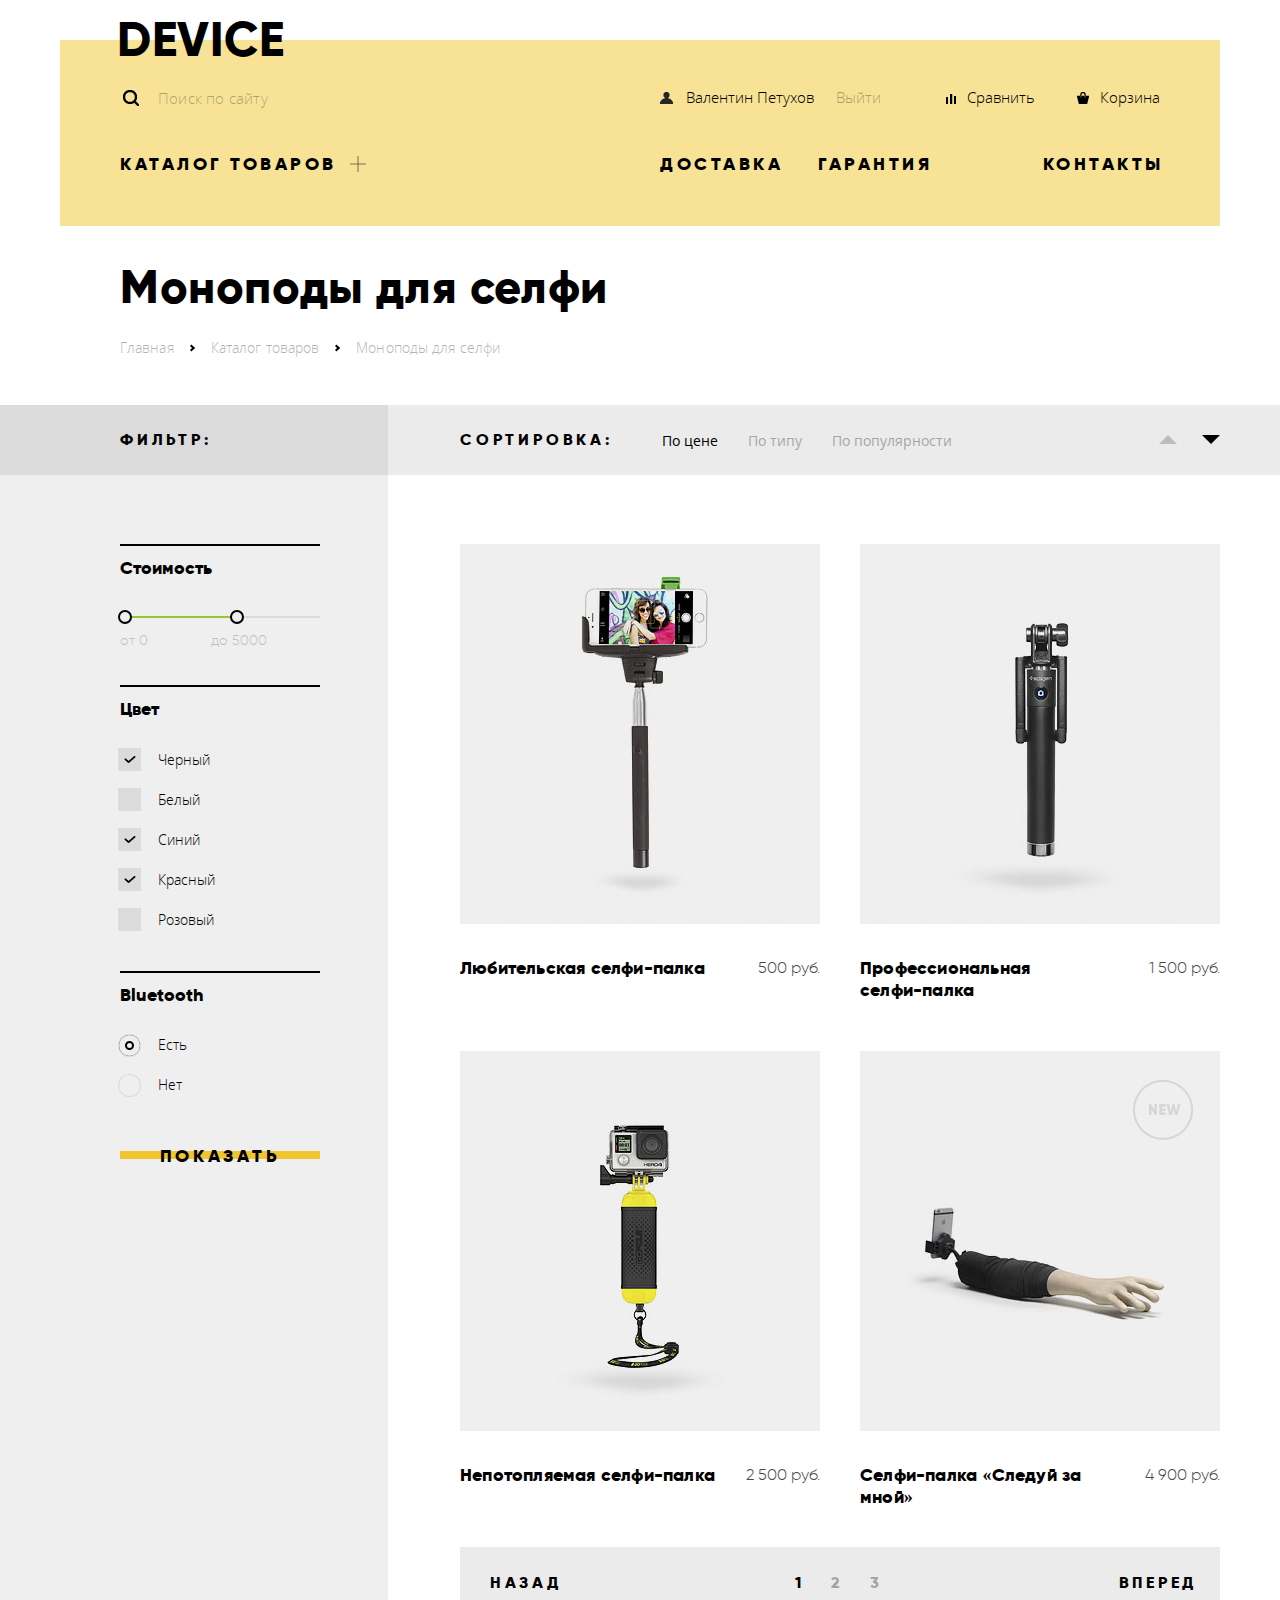
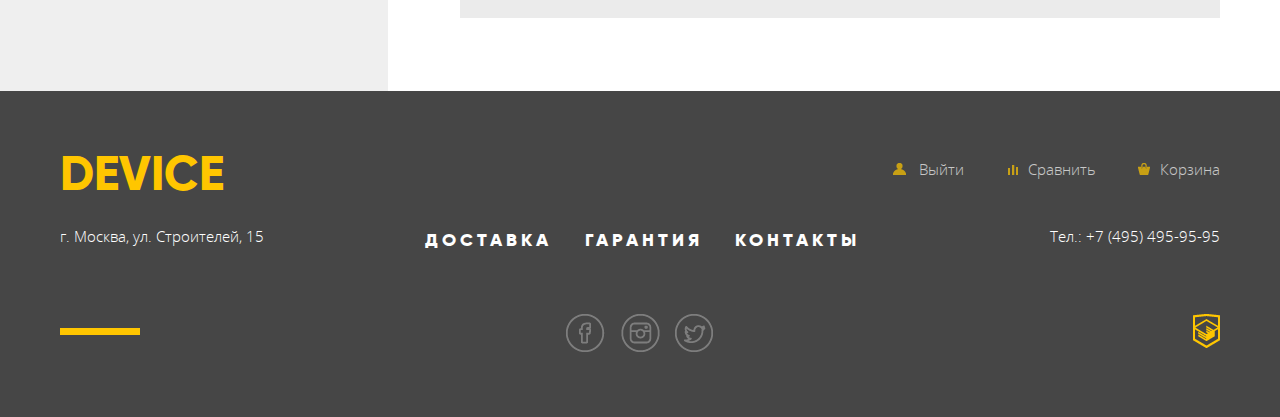
==== commit 4f2e09bc: "Верстка Device - итоговая" ====
--- a/catalog.html
+++ b/catalog.html
@@ -138,7 +138,7 @@
 						<h1 class="catalog-item__title"><a href="#">Любительская селфи-палка</a></h1>
 						<span class="catalog-item__price">500 руб.</span>
 						<div class="catalog-item__img">
-							<img src="../device/img/catalog-item/catalog-item__img-1.jpg" alt="Любительская селфи-палка" width="360" height="380">
+							<img src="img/catalog-item/catalog-item__img-1.jpg" alt="Любительская селфи-палка" width="360" height="380">
 							<div class="catalog-item__order-block">
 								<a href="#" class="special-link">в корзину</a>
 								<a href="#">Добавить к сравнению</a>
@@ -149,7 +149,7 @@
 						<h1 class="catalog-item__title"><a href="#">Профессиональная <br>селфи-палка</a></h1>
 						<span class="catalog-item__price">1 500 руб.</span>
 						<div class="catalog-item__img">
-							<img src="../device/img/catalog-item/catalog-item__img-2.jpg" alt="Профессиональная селфи-палка" width="360" height="380">
+							<img src="img/catalog-item/catalog-item__img-2.jpg" alt="Профессиональная селфи-палка" width="360" height="380">
 							<div class="catalog-item__order-block">
 								<a href="#" class="special-link">в корзину</a>
 								<a href="#">Добавить к сравнению</a>
@@ -160,7 +160,7 @@
 						<h1 class="catalog-item__title"><a href="#">Непотопляемая селфи-палка</a></h1>
 						<span class="catalog-item__price">2 500 руб.</span>
 						<div class="catalog-item__img">
-							<img src="../device/img/catalog-item/catalog-item__img-3.jpg" alt="Непотопляемая селфи-палка" width="360" height="380">
+							<img src="img/catalog-item/catalog-item__img-3.jpg" alt="Непотопляемая селфи-палка" width="360" height="380">
 							<div class="catalog-item__order-block">
 								<a href="#" class="special-link">в корзину</a>
 								<a href="#">Добавить к сравнению</a>
@@ -171,7 +171,7 @@
 						<h1 class="catalog-item__title"><a href="#">Селфи-палка «Следуй за <br>мной»</a></h1>
 						<span class="catalog-item__price">4 900 руб.</span>
 						<div class="catalog-item__img catalog-item__img--new">
-							<img src="../device/img/catalog-item/catalog-item__img-4.jpg" alt="Селфи-палка «Следуй за мной»" width="360" height="380">
+							<img src="img/catalog-item/catalog-item__img-4.jpg" alt="Селфи-палка «Следуй за мной»" width="360" height="380">
 							<div class="catalog-item__order-block">
 								<a href="#" class="special-link">в корзину</a>
 								<a href="#">Добавить к сравнению</a>
@@ -231,5 +231,6 @@
 			<a href="#" class="footer__html-academy">HTML Academy - интерактивные онлайн-курсы</a>
 		</div>
 	</footer>
+	<script src="js/popups.min.js"></script>
 </body>
 </html>--- a/css/style.min.css
+++ b/css/style.min.css
@@ -1 +1 @@
-@font-face{font-family:GilroyLight;font-style:normal;font-weight:300;src:url(../fonts/gilroylight.woff2) format("woff2"),url(../fonts/gilroylight.woff) format("woff")}@font-face{font-family:GilroyExtraBold;font-style:normal;font-weight:800;src:url(../fonts/gilroyextrabold.woff2) format("woff2"),url(../fonts/gilroyextrabold.woff) format("woff")}@font-face{font-family:OpenSans;font-style:normal;font-weight:400;src:url(../fonts/opensans.woff2) format("woff2"),url(../fonts/opensans.woff) format("woff")}@font-face{font-family:OpenSansLight;font-style:normal;font-weight:300;src:url(../fonts/opensanslight.woff2) format("woff2"),url(../fonts/opensanslight.woff) format("woff")}.body{width:100%;background:#fff;font-style:normal;font-family:OpenSans,Arial,sans-serif}.body a{text-decoration:none}.header{position:relative;margin:40px auto 0;padding-left:60px;padding-right:60px;padding-top:33px;width:1040px;min-height:153px;background-color:rgba(240,197,46,.5)}.header__logo{position:absolute;top:-28px;left:57px;font-family:GilroyExtraBold;font-size:48px;letter-spacing:.7px;text-transform:uppercase;text-decoration:none;color:rgba(0,0,0,1)}.header__logo[href]:hover{color:rgba(0,0,0,.6)}.header__logo[href]:active{color:rgba(0,0,0,.3)}.header__nav{display:-webkit-box;display:-webkit-flex;display:-ms-flexbox;display:flex;-webkit-box-orient:horizontal;-webkit-box-direction:normal;-webkit-flex-direction:row;-ms-flex-direction:row;flex-direction:row;-webkit-flex-wrap:wrap;-ms-flex-wrap:wrap;flex-wrap:wrap;-webkit-box-align:stretch;-webkit-align-items:stretch;-ms-flex-align:stretch;align-items:stretch;-webkit-box-pack:justify;-webkit-justify-content:space-between;-ms-flex-pack:justify;justify-content:space-between}.header__aside-nav{display:-webkit-box;display:-webkit-flex;display:-ms-flexbox;display:flex;-webkit-box-orient:vertical;-webkit-box-direction:normal;-webkit-flex-direction:column;-ms-flex-direction:column;flex-direction:column;-webkit-box-pack:start;-webkit-justify-content:flex-start;-ms-flex-pack:start;justify-content:flex-start;-webkit-flex-basis:500px;-ms-flex-preferred-size:500px;flex-basis:500px}.search{display:-webkit-box;display:-webkit-flex;display:-ms-flexbox;display:flex;-webkit-box-orient:horizontal;-webkit-box-direction:normal;-webkit-flex-direction:row;-ms-flex-direction:row;flex-direction:row;-webkit-box-pack:start;-webkit-justify-content:flex-start;-ms-flex-pack:start;justify-content:flex-start;height:49px;margin-bottom:32px}.search__box{display:-webkit-box;display:-webkit-flex;display:-ms-flexbox;display:flex;-webkit-box-orient:horizontal;-webkit-box-direction:normal;-webkit-flex-direction:row;-ms-flex-direction:row;flex-direction:row;-webkit-flex-wrap:nowrap;-ms-flex-wrap:nowrap;flex-wrap:nowrap;-webkit-box-pack:center;-webkit-justify-content:center;-ms-flex-pack:center;justify-content:center;-webkit-box-align:center;-webkit-align-items:center;-ms-flex-align:center;align-items:center;-webkit-flex-basis:355px;-ms-flex-preferred-size:355px;flex-basis:355px;padding-left:38px;font-family:OpenSansLight;font-size:15px;line-height:36px;letter-spacing:.2px;color:#000;border:none;outline:0;background:transparent url(../img/icon_sprite/icon_sprite.png) no-repeat -37px -1390px}.search__box::-webkit-input-placeholder{color:rgba(0,0,0,.3)}.search__box::-moz-placeholder{color:rgba(0,0,0,.3)}.search__box:-ms-input-placeholder{color:rgba(0,0,0,.3)}.search__box:hover::-webkit-input-placeholder{color:rgba(0,0,0,.6)}.search__box:hover::-moz-placeholder{color:rgba(0,0,0,.6)}.search__box:hover:-ms-input-placeholder{color:rgba(0,0,0,.6)}.search__box:focus::-webkit-input-placeholder{color:rgba(0,0,0,.6)}.search__box:focus::-moz-placeholder{color:rgba(0,0,0,.6)}.search__box:focus:-ms-input-placeholder{color:rgba(0,0,0,.6)}.search__box:focus{box-shadow:inset 0 -2px #000}.search__button{display:none;-webkit-box-orient:horizontal;-webkit-box-direction:normal;-webkit-flex-direction:row;-ms-flex-direction:row;flex-direction:row;-webkit-flex-wrap:nowrap;-ms-flex-wrap:nowrap;flex-wrap:nowrap;-webkit-box-pack:center;-webkit-justify-content:center;-ms-flex-pack:center;justify-content:center;-webkit-box-align:center;-webkit-align-items:center;-ms-flex-align:center;align-items:center;-webkit-flex-basis:85px;-ms-flex-preferred-size:85px;flex-basis:85px;font-family:OpenSansLight;font-size:15px;line-height:36px;color:#000;border:none;outline:0;background-color:transparent;box-shadow:inset 0 0 0 2px #000;cursor:pointer}.search__button:hover{background-color:#000;color:rgba(255,255,255,1)}.search__button:active{background-color:#000;color:rgba(255,255,255,.3)}.search__box:focus+.search__button,.search__button:active{display:-webkit-box;display:-webkit-flex;display:-ms-flexbox;display:flex}.header__catalog-menu{position:relative}.header__catalog-menu-link{position:relative;padding-right:33px;font-family:GilroyExtraBold;font-size:18px;text-decoration:none;text-transform:uppercase;letter-spacing:3.5px;color:#000}.header__catalog-menu-link:hover{opacity:.6}.header__catalog-menu-link:active{opacity:.3}.header__catalog-menu-link::before{content:"";position:absolute;top:10px;right:4px;width:16px;height:2px;background-color:rgba(39,37,37,.3)}.header__catalog-menu-link::after{content:"";position:absolute;top:10px;right:4px;width:16px;height:2px;background-color:rgba(39,37,37,.3);-webkit-transform:rotate(90deg);-ms-transform:rotate(90deg);transform:rotate(90deg)}.header__catalog-list-wrapper{position:absolute;top:20px;left:-60px;z-index:100;display:none;width:1160px;margin:0;padding:0;background-color:#f7e296}.header__catalog-list-wrapper:hover,.header__catalog-menu-link:hover+.header__catalog-list-wrapper{display:block;margin:0;padding:0}.header__catalog-list{display:-webkit-box;display:-webkit-flex;display:-ms-flexbox;display:flex;-webkit-box-orient:horizontal;-webkit-box-direction:normal;-webkit-flex-direction:row;-ms-flex-direction:row;flex-direction:row;-webkit-flex-wrap:wrap;-ms-flex-wrap:wrap;flex-wrap:wrap;width:650px;margin:0;padding:0;padding-left:60px;padding-top:23px;padding-bottom:34px;list-style-type:none}.header__catalog-item{-webkit-flex-basis:200px;-ms-flex-preferred-size:200px;flex-basis:200px}.header__catalog-item:first-child,.header__catalog-item:nth-child(4){margin-right:39px}.header__catalog-item:last-child{-webkit-flex-basis:100%;-ms-flex-preferred-size:100%;flex-basis:100%}.header__catalog-link{font-family:OpenSansLight;font-size:15px;line-height:36px;text-decoration:none;letter-spacing:.2px;color:#000}.header__catalog-link:hover{opacity:.6}.header__catalog-link:active{opacity:.3}.header__main-nav{display:-webkit-box;display:-webkit-flex;display:-ms-flexbox;display:flex;-webkit-box-orient:vertical;-webkit-box-direction:normal;-webkit-flex-direction:column;-ms-flex-direction:column;flex-direction:column;-webkit-box-pack:start;-webkit-justify-content:flex-start;-ms-flex-pack:start;justify-content:flex-start;-webkit-flex-basis:500px;-ms-flex-preferred-size:500px;flex-basis:500px}.header__interactive-list{display:-webkit-box;display:-webkit-flex;display:-ms-flexbox;display:flex;-webkit-box-orient:horizontal;-webkit-box-direction:normal;-webkit-flex-direction:row;-ms-flex-direction:row;flex-direction:row;-webkit-flex-basis:49px;-ms-flex-preferred-size:49px;flex-basis:49px;margin:0;margin-bottom:32px;padding:0;list-style-type:none}.header__interactive-item{display:-webkit-box;display:-webkit-flex;display:-ms-flexbox;display:flex;-webkit-box-pack:end;-webkit-justify-content:flex-end;-ms-flex-pack:end;justify-content:flex-end;-webkit-box-align:center;-webkit-align-items:center;-ms-flex-align:center;align-items:center;-webkit-flex-wrap:nowrap;-ms-flex-wrap:nowrap;flex-wrap:nowrap}.header__interactive-item:first-child{margin-right:auto}.header__interactive-item:last-child{margin-left:39px}.header__interactive-link{position:relative;display:block;padding-left:26px;font-family:OpenSansLight;font-size:15px;text-decoration:none;color:#000}.header__interactive-link:hover{opacity:.6}.header__interactive-link:active{opacity:.3}.header__interactive-link::before{content:"";position:absolute;width:13px;height:13px;background:transparent url(../img/icon_sprite/icon_sprite.png) no-repeat}.header__interactive-link--user::before{top:3px;left:0;background-position:-40px -1621px}.header__interactive-link--compare::before{top:5px;left:5px;background-position:-40px -224px}.header__interactive-link--cart::before{top:3px;left:3px;background-position:-40px -40px}.header__interactive-link--out{padding:0;margin-left:22px;color:#000;opacity:.3}.header__interactive-link--out:hover{opacity:none}.header__menu-list{display:-webkit-box;display:-webkit-flex;display:-ms-flexbox;display:flex;-webkit-box-orient:horizontal;-webkit-box-direction:normal;-webkit-flex-direction:row;-ms-flex-direction:row;flex-direction:row;margin:0;padding:0;list-style-type:none}.header__menu-item{display:-webkit-box;display:-webkit-flex;display:-ms-flexbox;display:flex;-webkit-box-orient:horizontal;-webkit-box-direction:normal;-webkit-flex-direction:row;-ms-flex-direction:row;flex-direction:row;-webkit-align-content:center;-ms-flex-line-pack:center;align-content:center;margin-right:35px}.header__menu-item:last-child{margin-left:auto;margin-right:-3.5px}.header__menu-link{font-family:GilroyExtraBold;font-size:18px;text-decoration:none;text-transform:uppercase;letter-spacing:3.5px;color:#000}.header__menu-link:hover{opacity:.6}.header__menu-link:active{opacity:.3}.main{width:100%;background-color:#fff}.main-slider{width:1040px;margin:0 auto;margin-bottom:114px;padding-left:60px;padding-right:60px;box-shadow:inset 0 113px #f7e296}#slid-input-1,#slid-input-2,#slid-input-3{display:none}.main-slider__box{display:none;-webkit-box-orient:horizontal;-webkit-box-direction:normal;-webkit-flex-direction:row;-ms-flex-direction:row;flex-direction:row;-webkit-flex-wrap:nowrap;-ms-flex-wrap:nowrap;flex-wrap:nowrap;-webkit-box-align:start;-webkit-align-items:flex-start;-ms-flex-align:start;align-items:flex-start;-webkit-box-pack:justify;-webkit-justify-content:space-between;-ms-flex-pack:justify;justify-content:space-between}#slid-input-1:checked~.main-slider__box--01,#slid-input-2:checked~.main-slider__box--02,#slid-input-3:checked~.main-slider__box--03{display:-webkit-box;display:-webkit-flex;display:-ms-flexbox;display:flex}.main-slider__visual{position:relative;-webkit-flex-basis:500px;-ms-flex-preferred-size:500px;flex-basis:500px}.main-slider__visual img{position:absolute}.main-slider__box--01 img{top:2px;left:29px}.main-slider__box--02 img{top:14px;left:56px}.main-slider__box--03 img{top:67px;left:-29px}.main-slider__text{position:relative;display:-webkit-box;display:-webkit-flex;display:-ms-flexbox;display:flex;-webkit-box-orient:vertical;-webkit-box-direction:normal;-webkit-flex-direction:column;-ms-flex-direction:column;flex-direction:column;-webkit-box-pack:end;-webkit-justify-content:flex-end;-ms-flex-pack:end;justify-content:flex-end;-webkit-flex-basis:500px;-ms-flex-preferred-size:500px;flex-basis:500px}.main-slider__text:before{content:"";position:absolute;top:39px;left:0;z-index:1;width:100px;height:7px;background-color:#fff}.main-slider__text--01:after{content:"01";position:absolute;top:-12px;right:-12px;z-index:1;font-family:GilroyExtraBold;font-size:179.2px;line-height:179.2px;color:#fff}.main-slider__text--02:after{content:"02";position:absolute;top:-12px;right:-12px;z-index:1;font-family:GilroyExtraBold;font-size:179.2px;line-height:179.2px;color:#fff}.main-slider__text--03:after{content:"03";position:absolute;top:-12px;right:-12px;z-index:1;font-family:GilroyExtraBold;font-size:179.2px;line-height:179.2px;color:#fff}.main-slider__title{position:absolute;top:43px;left:0;z-index:10;font-family:GilroyExtraBold;font-size:47px;line-height:55px;letter-spacing:.4px;color:#000}.main-slider__description{width:500px;padding-top:197px;margin-bottom:43px;font-family:OpenSansLight;font-size:15px;line-height:30px;letter-spacing:.17px;color:#000}.main-slider__labels{display:-webkit-box;display:-webkit-flex;display:-ms-flexbox;display:flex;-webkit-box-orient:horizontal;-webkit-box-direction:normal;-webkit-flex-direction:row;-ms-flex-direction:row;flex-direction:row;-webkit-box-pack:end;-webkit-justify-content:flex-end;-ms-flex-pack:end;justify-content:flex-end;margin-bottom:64px}.main-slider__labels .special-link{margin-right:auto;padding-left:43px;padding-right:43px;height:40px;font-family:GilroyExtraBold;font-size:18px;letter-spacing:3.7px;line-height:40px;text-decoration:none;text-transform:uppercase;color:#000;background:-webkit-linear-gradient(top, transparent 0, transparent 16px, #f0c52e 16px, #f0c52e 24px, transparent 24px);background:linear-gradient(to bottom,transparent 0,transparent 16px,#f0c52e 16px,#f0c52e 24px,transparent 24px);-webkit-transition:background 1s;transition:background 1s}.main-slider__labels .special-link:hover{background:#f0c52e}.main-slider__labels .special-link:active{color:rgba(0,0,0,.3)}.main-slider__input-label{-webkit-align-self:center;-ms-flex-item-align:center;align-self:center;box-sizing:border-box;margin-left:23px;width:10px;height:10px;border-radius:50%;border:3px solid rgba(0,0,0,.3);cursor:pointer}.main-slider__input-label:last-child{margin-right:24px}#slid-input-1:checked~.main-slider__box .main-slider__input-label--01,#slid-input-2:checked~.main-slider__box .main-slider__input-label--02,#slid-input-3:checked~.main-slider__box .main-slider__input-label--03{border:3px solid #000}.main-slider__input-label:hover{border:3px solid rgba(0,0,0,.4)}.main-slider__input-label:active{border:3px solid #000}.main-slider__feature-list{display:-webkit-box;display:-webkit-flex;display:-ms-flexbox;display:flex;-webkit-box-orient:horizontal;-webkit-box-direction:normal;-webkit-flex-direction:row;-ms-flex-direction:row;flex-direction:row;-webkit-box-pack:start;-webkit-justify-content:flex-start;-ms-flex-pack:start;justify-content:flex-start;margin:0;padding:0;list-style-type:none}.main-slider__feature-item{-webkit-flex-basis:160px;-ms-flex-preferred-size:160px;flex-basis:160px;margin:0;padding:0;font-family:OpenSansLight;font-size:13px;line-height:20px;color:#464646}.main-slider__feature-item:nth-child(2){-webkit-flex-basis:140px;-ms-flex-preferred-size:140px;flex-basis:140px}.main-slider__feature-item span{display:block;margin-bottom:21px;font-family:GilroyLight;font-size:36px;color:#000}.catalog{width:1160px;margin:0 auto;margin-bottom:85px}.catalog__list{display:-webkit-box;display:-webkit-flex;display:-ms-flexbox;display:flex;-webkit-box-orient:horizontal;-webkit-box-direction:normal;-webkit-flex-direction:row;-ms-flex-direction:row;flex-direction:row;-webkit-flex-wrap:wrap;-ms-flex-wrap:wrap;flex-wrap:wrap;-webkit-box-align:start;-webkit-align-items:flex-start;-ms-flex-align:start;align-items:flex-start;-webkit-box-pack:justify;-webkit-justify-content:space-between;-ms-flex-pack:justify;justify-content:space-between;margin:0;padding:0;list-style-type:none}.catalog__item{-webkit-flex-basis:160px;-ms-flex-preferred-size:160px;flex-basis:160px;margin:0;padding:0}.catalog__link{font-family:GilroyExtraBold;font-size:18px;text-decoration:none;color:#000}.catalog__visual{position:relative;margin-bottom:35px;width:160px;height:160px;background-color:rgba(240,197,46,.5)}.catalog__visual:hover{background-color:rgba(240,197,46,1)}.catalog__visual--virtual img{position:absolute;top:52px;left:31px}.catalog__visual--self img{position:absolute;bottom:0;left:38px}.catalog__visual--camera img{position:absolute;top:38px;left:49px}.catalog__visual--bracer img{position:absolute;top:50px;left:28px}.catalog__visual--watch img{position:absolute;top:32px;left:55px}.catalog__visual--copter img{position:absolute;top:49px;left:13px}.catalog__item span{line-height:21px;letter-spacing:.5px}.catalog__item:active span,.catalog__link:active img{opacity:.3}.catalog__visual--bracer+span{font-size:17.5px}.service{width:100%;padding-bottom:69px;margin-bottom:94px;background:#e5e5e5;box-shadow:inset 0 100px #fff}.service__wrapper{display:-webkit-box;display:-webkit-flex;display:-ms-flexbox;display:flex;-webkit-box-orient:horizontal;-webkit-box-direction:normal;-webkit-flex-direction:row;-ms-flex-direction:row;flex-direction:row;-webkit-flex-wrap:nowrap;-ms-flex-wrap:nowrap;flex-wrap:nowrap;-webkit-box-align:start;-webkit-align-items:flex-start;-ms-flex-align:start;align-items:flex-start;-webkit-box-pack:justify;-webkit-justify-content:space-between;-ms-flex-pack:justify;justify-content:space-between;width:1160px;margin:0 auto}#ser-input-1,#ser-input-2,#ser-input-3{display:none}.service__list{display:-webkit-box;display:-webkit-flex;display:-ms-flexbox;display:flex;-webkit-box-orient:vertical;-webkit-box-direction:normal;-webkit-flex-direction:column;-ms-flex-direction:column;flex-direction:column;-webkit-box-pack:start;-webkit-justify-content:flex-start;-ms-flex-pack:start;justify-content:flex-start;-webkit-flex-basis:277px;-ms-flex-preferred-size:277px;flex-basis:277px;margin:0;padding:0;padding-top:80px;padding-bottom:47px;border-right:7px solid #000;list-style-type:none}.service__item{display:-webkit-box;display:-webkit-flex;display:-ms-flexbox;display:flex;-webkit-box-pack:start;-webkit-justify-content:flex-start;-ms-flex-pack:start;justify-content:flex-start;-webkit-box-align:center;-webkit-align-items:center;-ms-flex-align:center;align-items:center;-webkit-flex-basis:40px;-ms-flex-preferred-size:40px;flex-basis:40px;margin-bottom:24px;font-family:GilroyExtraBold;font-size:18px;text-transform:uppercase}#ser-input-1:checked~.service__list .service__item--01,#ser-input-2:checked~.service__list .service__item--02,#ser-input-3:checked~.service__list .service__item--03{background:#000;cursor:pointer}.service__item .service__input-label{display:-webkit-box;display:-webkit-flex;display:-ms-flexbox;display:flex;-webkit-box-pack:center;-webkit-justify-content:center;-ms-flex-pack:center;justify-content:center;-webkit-box-align:center;-webkit-align-items:center;-ms-flex-align:center;align-items:center;-webkit-flex-basis:160px;-ms-flex-preferred-size:160px;flex-basis:160px;height:40px;padding-left:2px;letter-spacing:4px;background:-webkit-linear-gradient(top, transparent 0, transparent 16px, #f0c52e 16px, #f0c52e 24px, transparent 24px);background:linear-gradient(to bottom,transparent 0,transparent 16px,#f0c52e 16px,#f0c52e 24px,transparent 24px);-webkit-transition:background .1s;transition:background .1s;cursor:pointer}.service__item .service__input-label:hover{background:#f0c52e}#ser-input-1:checked~.service__list .service__input-label--01,#ser-input-2:checked~.service__list .service__input-label--02,#ser-input-3:checked~.service__list .service__input-label--03{color:#f7e184;background:#000}.service__type{position:relative;display:none;-webkit-flex-basis:860px;-ms-flex-preferred-size:860px;flex-basis:860px;padding-top:70px;padding-left:101px;box-sizing:border-box}#ser-input-1:checked~.service__type--01,#ser-input-2:checked~.service__type--02,#ser-input-3:checked~.service__type--03{display:block}.service__type--01::before{content:"";position:absolute;top:85px;right:66px;width:136px;height:164px;background:transparent url(../img/icon_sprite/icon_sprite.png) -40px -672px no-repeat}.service__type--02::before{content:"";position:absolute;top:60px;right:46px;width:171px;height:195px;background:transparent url(../img/icon_sprite/icon_sprite.png) -40px -1805px no-repeat}.service__type--03::before{content:"";position:absolute;top:59px;right:70px;width:156px;height:188px;background:transparent url(../img/icon_sprite/icon_sprite.png) -40px -404px no-repeat}.service__type-title{display:block;margin-bottom:28px;font-family:GilroyExtraBold;font-size:47px;letter-spacing:1px;color:#000}.service__type-description{margin:0;padding:0;width:460px;font-family:OpenSansLight;font-size:15px;line-height:30px;letter-spacing:.3px;color:#464646}.firms-logo{display:-webkit-box;display:-webkit-flex;display:-ms-flexbox;display:flex;-webkit-box-orient:horizontal;-webkit-box-direction:normal;-webkit-flex-direction:row;-ms-flex-direction:row;flex-direction:row;-webkit-flex-wrap:wrap;-ms-flex-wrap:wrap;flex-wrap:wrap;-webkit-box-align:start;-webkit-align-items:flex-start;-ms-flex-align:start;align-items:flex-start;-webkit-box-pack:justify;-webkit-justify-content:space-between;-ms-flex-pack:justify;justify-content:space-between;width:1160px;margin:0 auto;margin-bottom:93px}.firms-logo__link{-webkit-flex-basis:260px;-ms-flex-preferred-size:260px;flex-basis:260px;height:100px;display:block}.firms-logo__link img:last-child{display:none}.firms-logo__link:hover img:last-child{display:inline}.firms-logo__link:hover img:first-child{display:none}.info{display:-webkit-box;display:-webkit-flex;display:-ms-flexbox;display:flex;-webkit-box-orient:horizontal;-webkit-box-direction:normal;-webkit-flex-direction:row;-ms-flex-direction:row;flex-direction:row;-webkit-flex-wrap:wrap;-ms-flex-wrap:wrap;flex-wrap:wrap;-webkit-box-align:stretch;-webkit-align-items:stretch;-ms-flex-align:stretch;align-items:stretch;-webkit-box-pack:justify;-webkit-justify-content:space-between;-ms-flex-pack:justify;justify-content:space-between;width:1160px;margin:0 auto;margin-bottom:82px}.info__block{position:relative;display:-webkit-box;display:-webkit-flex;display:-ms-flexbox;display:flex;-webkit-box-orient:vertical;-webkit-box-direction:normal;-webkit-flex-direction:column;-ms-flex-direction:column;flex-direction:column;padding-top:49px}.info__block--about{-webkit-flex-basis:475px;-ms-flex-preferred-size:475px;flex-basis:475px}.info__block--contacts{-webkit-flex-basis:560px;-ms-flex-preferred-size:560px;flex-basis:560px}.info__block::before{content:"";position:absolute;top:0;left:0;width:80px;height:7px;background:#000}.info__title{margin:0;margin-bottom:40px;font-family:GilroyExtraBold;font-size:47px;letter-spacing:.3px;color:#000}.info__description{margin:0;margin-bottom:30px;font-family:OpenSansLight;font-size:15px;line-height:30px;color:#464646}.info__description--about{margin-bottom:65px}.info__map{margin-bottom:78px;width:560px;height:222px;background:url(../img/info/info__map.png) no-repeat;cursor:pointer}.info__map img{cursor:pointer}.info__transportation-list{margin:0;margin-bottom:55px;padding:0;list-style-type:none}.info__transportation-item{display:-webkit-box;display:-webkit-flex;display:-ms-flexbox;display:flex;height:40px;margin-bottom:0}.info__transportation-item a{position:relative;display:block;padding-left:35px;font-family:GilroyExtraBold;font-size:16px;line-height:40px;text-decoration:none;color:#000}.info__transportation-item a::before{content:"";position:absolute;top:16px;left:0;box-sizing:border-box;width:10px;height:10px;border-radius:50%;border:3px solid rgba(0,0,0,.3)}.info__transportation-item a:hover::before{border:3px solid rgba(0,0,0,.6)}.info__transportation-item a:active::before{border:3px solid #000}.info__block .special-link{display:-webkit-box;display:-webkit-flex;display:-ms-flexbox;display:flex;-webkit-box-pack:center;-webkit-justify-content:center;-ms-flex-pack:center;justify-content:center;-webkit-box-align:center;-webkit-align-items:center;-ms-flex-align:center;align-items:center;width:260px;height:40px;margin-right:auto;font-family:GilroyExtraBold;font-size:18px;letter-spacing:3.7px;line-height:40px;text-decoration:none;text-transform:uppercase;color:#000;background:-webkit-linear-gradient(top, transparent 0, transparent 16px, #f0c52e 16px, #f0c52e 24px, transparent 24px);background:linear-gradient(to bottom,transparent 0,transparent 16px,#f0c52e 16px,#f0c52e 24px,transparent 24px);-webkit-transition:background 1s;transition:background 1s}.info__block .special-link:hover{background:#f0c52e}.info__block .special-link:active{color:rgba(0,0,0,.3)}.main__title{display:-webkit-box;display:-webkit-flex;display:-ms-flexbox;display:flex;margin:0 auto 16px;padding:34px 60px 0;width:1040px;font-family:GilroyExtraBold;font-size:47px;letter-spacing:.6px;color:#000}.main__crumbs-list{display:-webkit-box;display:-webkit-flex;display:-ms-flexbox;display:flex;-webkit-box-orient:horizontal;-webkit-box-direction:normal;-webkit-flex-direction:row;-ms-flex-direction:row;flex-direction:row;-webkit-box-pack:start;-webkit-justify-content:flex-start;-ms-flex-pack:start;justify-content:flex-start;margin:0 auto 39px;padding:0 60px;width:1040px;list-style-type:none}.main__crumbs-item{position:relative;margin:0;margin-right:37px}.main__crumbs-item::before{content:"";position:absolute;top:16px;right:-21px;width:5px;height:2px;background:#000;-webkit-transform:rotate(45deg);-ms-transform:rotate(45deg);transform:rotate(45deg)}.main__crumbs-item::after{content:"";position:absolute;top:18px;right:-21px;width:5px;height:2px;background:#000;-webkit-transform:rotate(-45deg);-ms-transform:rotate(-45deg);transform:rotate(-45deg)}.main__crumbs-item:last-child::after,.main__crumbs-item:last-child::before{display:none}.main__crumbs-item a{font-family:OpenSansLight;font-size:14px;line-height:36px;letter-spacing:.1px;text-decoration:none;color:#000;opacity:.3}.main__crumbs-item a[href]:hover{opacity:.6}.main__crumbs-item a[href]:active{opacity:.1}.main__catalog-titles{display:-webkit-box;display:-webkit-flex;display:-ms-flexbox;display:flex;-webkit-box-orient:horizontal;-webkit-box-direction:normal;-webkit-flex-direction:row;-ms-flex-direction:row;flex-direction:row;-webkit-box-pack:center;-webkit-justify-content:center;-ms-flex-pack:center;justify-content:center;min-height:70px;background:-webkit-linear-gradient(left, #dbdbdb 0, #dbdbdb 45%, #ebebeb 45%, #ebebeb 100%);background:linear-gradient(to right,#dbdbdb 0,#dbdbdb 45%,#ebebeb 45%,#ebebeb 100%)}.main__filter-title-block{display:-webkit-box;display:-webkit-flex;display:-ms-flexbox;display:flex;-webkit-box-orient:horizontal;-webkit-box-direction:normal;-webkit-flex-direction:row;-ms-flex-direction:row;flex-direction:row;-webkit-box-align:center;-webkit-align-items:center;-ms-flex-align:center;align-items:center;-webkit-flex-basis:200px;-ms-flex-preferred-size:200px;flex-basis:200px;padding-left:60px;padding-right:68px;font-family:GilroyExtraBold;font-size:16px;line-height:1.2;text-transform:uppercase;letter-spacing:3.8px;color:#000}.main__sort-title-block{display:-webkit-box;display:-webkit-flex;display:-ms-flexbox;display:flex;-webkit-box-orient:horizontal;-webkit-box-direction:normal;-webkit-flex-direction:row;-ms-flex-direction:row;flex-direction:row;-webkit-box-align:center;-webkit-align-items:center;-ms-flex-align:center;align-items:center;-webkit-flex-basis:760px;-ms-flex-preferred-size:760px;flex-basis:760px;min-height:70px;padding-left:72px;background-color:#ebebeb}.main__sort-title{display:-webkit-box;display:-webkit-flex;display:-ms-flexbox;display:flex;margin-right:49px;font-family:GilroyExtraBold;font-size:16px;line-height:1.2;text-transform:uppercase;letter-spacing:3.8px;color:#000}.main__sort-type-list{display:-webkit-box;display:-webkit-flex;display:-ms-flexbox;display:flex;margin:0;padding:0;list-style-type:none}.main__sort-type-item{padding-right:30px}.main__sort-type-item a{font-family:OpenSans;font-size:14px;line-height:18px;color:#000;opacity:.3}.main__sort-type-item:hover a[href]{opacity:.6}.main__sort-type-item--current a,.main__sort-type-item:active a[href]{opacity:1}.main__sort-arrows-list{display:-webkit-box;display:-webkit-flex;display:-ms-flexbox;display:flex;margin:0;margin-left:auto;padding:0;list-style-type:none}.main__sort-arrow-direction{margin:0;padding:0}.main__sort-arrow-direction a{position:relative;display:block;font-size:0}.main__sort-arrow-direction:first-child a::before{content:"";position:absolute;top:-14px;right:43px;border:9px solid transparent;border-bottom:9px solid #000;opacity:.2}.main__sort-arrow-direction:last-child a::after{content:"";position:absolute;top:-5px;right:0;border:9px solid transparent;border-top:9px solid #000;opacity:.2}.main__sort-arrow-direction:first-child a[href]:hover::before,.main__sort-arrow-direction:last-child a[href]:hover::after{opacity:.4}.main__sort-arrow-direction--current:first-child a::before,.main__sort-arrow-direction--current:last-child a::after,.main__sort-arrow-direction:first-child a[href]:active::before,.main__sort-arrow-direction:last-child a[href]:active::after{opacity:1}.main__catalog-content{display:-webkit-box;display:-webkit-flex;display:-ms-flexbox;display:flex;-webkit-box-orient:horizontal;-webkit-box-direction:normal;-webkit-flex-direction:row;-ms-flex-direction:row;flex-direction:row;-webkit-box-pack:center;-webkit-justify-content:center;-ms-flex-pack:center;justify-content:center;background:-webkit-linear-gradient(left, #efefef 0, #efefef 45%, #fff 45%, #fff 100%);background:linear-gradient(to right,#efefef 0,#efefef 45%,#fff 45%,#fff 100%)}.goods-filter{display:-webkit-box;display:-webkit-flex;display:-ms-flexbox;display:flex;-webkit-flex-basis:200px;-ms-flex-preferred-size:200px;flex-basis:200px;padding-left:60px;padding-right:68px;-webkit-box-orient:vertical;-webkit-box-direction:normal;-webkit-flex-direction:column;-ms-flex-direction:column;flex-direction:column}.goods-filter__form{margin:0;padding:0}.goods-filter__price{display:-webkit-box;display:-webkit-flex;display:-ms-flexbox;display:flex;-webkit-box-orient:vertical;-webkit-box-direction:normal;-webkit-flex-direction:column;-ms-flex-direction:column;flex-direction:column;-webkit-box-align:stretch;-webkit-align-items:stretch;-ms-flex-align:stretch;align-items:stretch;margin:0;margin-top:69px;padding:0;border:none}.goods-filter__form-title{display:-webkit-box;display:-webkit-flex;display:-ms-flexbox;display:flex;width:100%;margin:0;padding:0;border-top:2px solid #000;font-family:GilroyExtraBold;font-size:18px;line-height:1.2;color:#000}.goods-filter__form-title--price{padding-top:12px;margin-bottom:36px}.goods-filter__range-line{position:relative;width:100%;height:2px;margin-bottom:11px;background-color:#dbdbdb}.goods-filter__range-value{width:113px;height:2px;background-color:#91c92f}.goods-filter__range-min{position:absolute;top:-6px;right:76px;box-sizing:border-box;width:14px;height:14px;background-color:#eee;border:2px solid #000;border-radius:50%;cursor:pointer}.goods-filter__range-max{position:absolute;top:-6px;left:-2px;box-sizing:border-box;width:14px;height:14px;background-color:#eee;border:2px solid #000;border-radius:50%;cursor:pointer}.goods-filter__range-max:active,.goods-filter__range-min:active{background-color:#7eae29;border:1px solid #fff;box-shadow:0 0 0 2px #fff,0 3px 5px 0 #000}.goods-filter__current-price{display:-webkit-box;display:-webkit-flex;display:-ms-flexbox;display:flex;font-family:GilroyLight;font-size:14px;line-height:22.27px;color:#000;opacity:.2}.goods-filter__current-price span:last-child{margin-left:63px}.goods-filter__color{display:-webkit-box;display:-webkit-flex;display:-ms-flexbox;display:flex;-webkit-box-orient:vertical;-webkit-box-direction:normal;-webkit-flex-direction:column;-ms-flex-direction:column;flex-direction:column;-webkit-box-align:stretch;-webkit-align-items:stretch;-ms-flex-align:stretch;align-items:stretch;margin:0;margin-top:34px;padding:0;border:none}.goods-filter__form-title--color{padding-top:12px;margin-bottom:19px}.goods-filter__color input{display:none}.goods-filter__color-value{position:relative;padding-left:38px;font-family:OpenSansLight;font-size:14px;line-height:40px;color:#000;cursor:pointer}.goods-filter__color-value:hover{opacity:.6}.goods-filter__color-value:active{opacity:.3}.goods-filter__color-value::before{content:"";position:absolute;top:9px;left:-1px;width:21px;height:21px;background-color:#dbdbdb;box-shadow:0 0 0 1px #dbdbdb}#goods-filter__black:checked~.goods-filter__color-value--black::before,#goods-filter__blue:checked~.goods-filter__color-value--blue::before,#goods-filter__pink:checked~.goods-filter__color-value--pink::before,#goods-filter__red:checked~.goods-filter__color-value--red::before,#goods-filter__white:checked~.goods-filter__color-value--white::before{background:#dbdbdb url(../img/icon_sprite/icon_sprite.png) no-repeat -246px 7px}.goods-filter__bluetooth{display:-webkit-box;display:-webkit-flex;display:-ms-flexbox;display:flex;-webkit-box-orient:vertical;-webkit-box-direction:normal;-webkit-flex-direction:column;-ms-flex-direction:column;flex-direction:column;-webkit-box-align:stretch;-webkit-align-items:stretch;-ms-flex-align:stretch;align-items:stretch;margin:0;margin-top:31px;margin-bottom:30px;padding:0;border:none}.goods-filter__form-title--bluetooth{padding-top:12px;margin-bottom:19px}.goods-filter__bluetooth input{display:none}.goods-filter__bluetooth-select{position:relative;padding-left:38px;font-family:OpenSansLight;font-size:14px;line-height:40px;color:#000;cursor:pointer}.goods-filter__bluetooth-select::before{content:"";position:absolute;top:10px;left:-1px;width:21px;height:21px;border-radius:50%;box-shadow:0 0 0 1px #dbdbdb}.goods-filter__bluetooth-select:hover{opacity:.6}.goods-filter__bluetooth-select:active{opacity:.3}#goods-filter__off:checked~.goods-filter__bluetooth-select--off::before,#goods-filter__on:checked~.goods-filter__bluetooth-select--on::before{box-shadow:0 0 0 1px #dbdbdb,inset 0 0 0 6px #eee,inset 0 0 0 8px #000}.goods-filter__button{display:-webkit-box;display:-webkit-flex;display:-ms-flexbox;display:flex;-webkit-box-pack:center;-webkit-justify-content:center;-ms-flex-pack:center;justify-content:center;-webkit-box-align:center;-webkit-align-items:center;-ms-flex-align:center;align-items:center;width:100%;font-family:GilroyExtraBold;font-size:18px;letter-spacing:3.7px;line-height:40px;text-decoration:none;text-transform:uppercase;color:#000;background:-webkit-linear-gradient(top, transparent 0, transparent 16px, #f0c52e 16px, #f0c52e 24px, transparent 24px);background:linear-gradient(to bottom,transparent 0,transparent 16px,#f0c52e 16px,#f0c52e 24px,transparent 24px);-webkit-transition:background 1s;transition:background 1s;border:none;outline:0;cursor:pointer}.goods-filter__button:hover{background:#f0c52e}.goods-filter__button:active{color:rgba(0,0,0,.3)}.goods-sort{display:-webkit-box;display:-webkit-flex;display:-ms-flexbox;display:flex;-webkit-flex-basis:760px;-ms-flex-preferred-size:760px;flex-basis:760px;padding-left:72px;-webkit-box-orient:horizontal;-webkit-box-direction:normal;-webkit-flex-direction:row;-ms-flex-direction:row;flex-direction:row;background-color:#fff}.goods-sort__main-catalog{display:-webkit-box;display:-webkit-flex;display:-ms-flexbox;display:flex;-webkit-box-orient:horizontal;-webkit-box-direction:normal;-webkit-flex-direction:row;-ms-flex-direction:row;flex-direction:row;-webkit-flex-wrap:wrap;-ms-flex-wrap:wrap;flex-wrap:wrap;padding-top:69px}.catalog-item{display:-webkit-box;display:-webkit-flex;display:-ms-flexbox;display:flex;-webkit-box-orient:horizontal;-webkit-box-direction:normal;-webkit-flex-direction:row;-ms-flex-direction:row;flex-direction:row;-webkit-flex-wrap:wrap;-ms-flex-wrap:wrap;flex-wrap:wrap;-webkit-flex-basis:360px;-ms-flex-preferred-size:360px;flex-basis:360px;-webkit-align-content:flex-start;-ms-flex-line-pack:start;align-content:flex-start}.catalog-item:nth-child(2n){margin-left:40px;margin-bottom:50px}.catalog-item:nth-last-child(2){margin-bottom:39px}.catalog-item__title{-webkit-box-ordinal-group:3;-webkit-order:2;-ms-flex-order:2;order:2;margin:0;padding:0;-webkit-align-self:flex-start;-ms-flex-item-align:start;align-self:flex-start;font-family:GilroyExtraBold;font-size:18px;line-height:1.2;letter-spacing:.2px}.catalog-item__title a{color:#000}.catalog-item__title a:hover{opacity:.7}.catalog-item__title a:active{opacity:.6}.catalog-item__price{-webkit-box-ordinal-group:3;-webkit-order:2;-ms-flex-order:2;order:2;display:-webkit-box;display:-webkit-flex;display:-ms-flexbox;display:flex;margin:0;margin-left:auto;padding:0;font-family:GilroyLight;font-size:16px;line-height:1.2;color:#464646}.catalog-item__img{position:relative;padding:0;margin:0;-webkit-box-ordinal-group:2;-webkit-order:1;-ms-flex-order:1;order:1;margin-bottom:34px}.catalog-item__img--new::before{content:"";position:absolute;top:28px;right:27px;width:60px;height:61px;background:transparent url(../img/icon_sprite/icon_sprite.png) no-repeat -40px -1266px;opacity:.1}.catalog-item__img img{display:block}.catalog-item__order-block{position:absolute;top:0;bottom:0;left:0;right:0;-webkit-box-orient:vertical;-webkit-box-direction:normal;-webkit-flex-direction:column;-ms-flex-direction:column;flex-direction:column;-webkit-box-align:center;-webkit-align-items:center;-ms-flex-align:center;align-items:center;padding-top:170px;display:none;background-color:rgba(238,238,238,.7)}.catalog-item__img:hover .catalog-item__order-block{display:-webkit-box;display:-webkit-flex;display:-ms-flexbox;display:flex}.catalog-item__order-block .special-link{display:-webkit-box;display:-webkit-flex;display:-ms-flexbox;display:flex;-webkit-box-pack:center;-webkit-justify-content:center;-ms-flex-pack:center;justify-content:center;-webkit-box-align:center;-webkit-align-items:center;-ms-flex-align:center;align-items:center;padding-left:37px;padding-right:37px;font-family:GilroyExtraBold;font-size:18px;letter-spacing:3.7px;line-height:40px;text-decoration:none;text-transform:uppercase;color:#000;background:-webkit-linear-gradient(top, transparent 0, transparent 16px, #f0c52e 16px, #f0c52e 24px, transparent 24px);background:linear-gradient(to bottom,transparent 0,transparent 16px,#f0c52e 16px,#f0c52e 24px,transparent 24px);-webkit-transition:background 1s;transition:background 1s;border:none;outline:0;cursor:pointer}.catalog-item__order-block .special-link:hover{background:#f0c52e}.catalog-item__order-block .special-link:active{color:rgba(0,0,0,.3)}.catalog-item__order-block a:last-child{font-family:OpenSansLight;font-size:13px;line-height:36px;color:#000;opacity:.5}.catalog-item__order-block a:last-child:hover{opacity:1}.catalog-item__order-block a:last-child:active{opacity:.2}.paginator{display:-webkit-box;display:-webkit-flex;display:-ms-flexbox;display:flex;-webkit-box-orient:horizontal;-webkit-box-direction:normal;-webkit-flex-direction:row;-ms-flex-direction:row;flex-direction:row;-webkit-box-pack:justify;-webkit-justify-content:space-between;-ms-flex-pack:justify;justify-content:space-between;width:100%;margin-bottom:73px;background-color:#ebebeb}.paginator__previous{display:-webkit-box;display:-webkit-flex;display:-ms-flexbox;display:flex;padding-top:26px;padding-bottom:25px;padding-left:30px;padding-right:23px;font-family:GilroyExtraBold;font-size:16px;line-height:1.2;letter-spacing:3.7px;text-transform:uppercase;color:#000}.paginator__number-list{display:-webkit-box;display:-webkit-flex;display:-ms-flexbox;display:flex;-webkit-box-orient:horizontal;-webkit-box-direction:normal;-webkit-flex-direction:row;-ms-flex-direction:row;flex-direction:row;-webkit-box-align:center;-webkit-align-items:center;-ms-flex-align:center;align-items:center;margin:0;padding:0;list-style-type:none}.paginator__number-item{margin:0;margin-right:30px;padding:0}.paginator__number-item:last-child{margin-right:0}.paginator__number-item a{font-family:GilroyExtraBold;font-size:16px;line-height:1.2;letter-spacing:0;color:#000;opacity:.3}.paginator__number-item a[href]:hover{opacity:.6}.paginator__number-item a[href]:active,.paginator__number-item--current a{opacity:1}.paginator__next{display:-webkit-box;display:-webkit-flex;display:-ms-flexbox;display:flex;padding-top:26px;padding-bottom:25px;padding-left:30px;padding-right:23px;font-family:GilroyExtraBold;font-size:16px;line-height:1.2;letter-spacing:3.7px;text-transform:uppercase;color:#000}.paginator__next[href]:hover,.paginator__previous[href]:hover{background-color:rgba(0,0,0,.08)}.paginator__next[href]:active,.paginator__previous[href]:active{background-color:rgba(0,0,0,.08);color:rgba(0,0,0,.3)}.paginator__next--unavailable,.paginator__previous--unavailable{background-color:transparent;color:#000}.footer{display:-webkit-box;display:-webkit-flex;display:-ms-flexbox;display:flex;-webkit-box-orient:horizontal;-webkit-box-direction:normal;-webkit-flex-direction:row;-ms-flex-direction:row;flex-direction:row;-webkit-flex-wrap:nowrap;-ms-flex-wrap:nowrap;flex-wrap:nowrap;-webkit-box-align:start;-webkit-align-items:flex-start;-ms-flex-align:start;align-items:flex-start;-webkit-box-pack:center;-webkit-justify-content:center;-ms-flex-pack:center;justify-content:center;width:100%;padding-bottom:65px;background:#464646}.footer__info{-webkit-flex-basis:360px;-ms-flex-preferred-size:360px;flex-basis:360px;padding-top:55px}.footer__logo{display:block;margin-bottom:20px;font-family:GilroyExtraBold;font-size:48px;text-transform:uppercase;text-decoration:none;color:#ffc600}.footer__logo[href]:hover{opacity:.6}.footer__logo[href]:active{opacity:.3}.footer__our-address{position:relative;display:block;font-family:OpenSansLight;font-size:15px;line-height:30px;color:#fff}.footer__our-address::before{content:"";position:absolute;top:107px;left:0;width:80px;height:7px;background:#ffc600}.footer__main-menu{-webkit-flex-basis:440px;-ms-flex-preferred-size:440px;flex-basis:440px;padding-top:139px}.footer__menu-list{display:-webkit-box;display:-webkit-flex;display:-ms-flexbox;display:flex;-webkit-box-orient:horizontal;-webkit-box-direction:normal;-webkit-flex-direction:row;-ms-flex-direction:row;flex-direction:row;-webkit-box-pack:justify;-webkit-justify-content:space-between;-ms-flex-pack:justify;justify-content:space-between;margin:0;margin-bottom:64px;padding:0;list-style-type:none}.footer__menu-item{margin-left:5px}.footer__menu-link{font-family:GilroyExtraBold;font-size:18px;text-transform:uppercase;letter-spacing:4px;color:#fff}.footer__menu-link:hover{opacity:.6}.footer__menu-link:active{opacity:.3}.social{display:-webkit-box;display:-webkit-flex;display:-ms-flexbox;display:flex;-webkit-box-orient:horizontal;-webkit-box-direction:normal;-webkit-flex-direction:row;-ms-flex-direction:row;flex-direction:row;-webkit-box-pack:justify;-webkit-justify-content:space-between;-ms-flex-pack:justify;justify-content:space-between;margin:0 auto;width:148px}.social__box{font-size:0;-webkit-flex-basis:39px;-ms-flex-preferred-size:39px;flex-basis:39px;height:38px;background:transparent url(../img/icon_sprite/icon_sprite.png) no-repeat;opacity:.3}.social__box:hover{opacity:.6}.social__box:active{opacity:.1}.social__box--fb{background-position:-40px -916px}.social__box--inst{background-position:-40px -1148px}.social__box--twit{background-position:-40px -1503px}.footer__aside-menu{display:-webkit-box;display:-webkit-flex;display:-ms-flexbox;display:flex;-webkit-box-orient:vertical;-webkit-box-direction:normal;-webkit-flex-direction:column;-ms-flex-direction:column;flex-direction:column;-webkit-flex-basis:360px;-ms-flex-preferred-size:360px;flex-basis:360px;padding-top:60px}.footer__interactive-list{display:-webkit-box;display:-webkit-flex;display:-ms-flexbox;display:flex;-webkit-box-orient:horizontal;-webkit-box-direction:normal;-webkit-flex-direction:row;-ms-flex-direction:row;flex-direction:row;-webkit-box-pack:end;-webkit-justify-content:flex-end;-ms-flex-pack:end;justify-content:flex-end;margin:0;margin-bottom:31px;padding:0;list-style-type:none}.footer__interactive-item{margin:0;padding:0}.footer__interactive-link{display:block;padding-left:35px;font-family:OpenSansLight;font-size:15px;line-height:36px;text-decoration:none;color:#fff;background:transparent url(../img/icon_sprite/icon_sprite.png) no-repeat;opacity:.7}.footer__interactive-link:hover{opacity:1}.footer__interactive-link:active{opacity:.3}.footer__interactive-link--user{background-position:-31px -1701px}.footer__interactive-link--compare{background-position:-25px -300px;margin-left:29px}.footer__interactive-link--cart{background-position:-27px -120px;margin-left:29px}.footer__our-phone{margin-left:auto;margin-bottom:60px;font-family:OpenSansLight;font-size:15px;line-height:36px;text-decoration:none;color:#fff}.footer__html-academy{margin-left:auto;font-size:0;width:27px;height:34px;background:transparent url(../img/icon_sprite/icon_sprite.png) no-repeat -40px -1034px}.footer__html-academy:hover{opacity:.6}.footer__html-academy:active{opacity:.3}.map{position:fixed;z-index:100;top:50%;left:50%;display:none;margin-top:-279.5px;margin-left:-480px;width:960px;height:559px;box-shadow:0 4px 20px 0 rgba(0,0,0,.2)}.map--show{display:block;-webkit-animation:map--show .6s;animation:map--show .6s}.map .map__close{position:absolute;top:0;right:-70px;width:55px;height:55px;font-size:0;background:transparent url(../img/icon_sprite/icon_sprite.png) no-repeat 0 -2040px;opacity:.5;cursor:pointer}.map .map__close:hover{opacity:1}.map .map__close:active{opacity:.8}@-webkit-keyframes map--show{0%{-webkit-transform:translateX(-2000px);transform:translateX(-2000px)}70%{-webkit-transform:translateX(30px);transform:translateX(30px)}90%{-webkit-transform:translateX(-10px);transform:translateX(-10px)}100%{-webkit-transform:translateX(0);transform:translateX(0)}}@keyframes map--show{0%{-webkit-transform:translateX(-2000px);transform:translateX(-2000px)}70%{-webkit-transform:translateX(30px);transform:translateX(30px)}90%{-webkit-transform:translateX(-10px);transform:translateX(-10px)}100%{-webkit-transform:translateX(0);transform:translateX(0)}}.write-us{position:fixed;z-index:100;top:50%;left:50%;display:none;margin-top:-276.5px;margin-left:-480px;width:960px;height:553px;box-shadow:0 4px 20px 0 rgba(0,0,0,.2);background-color:#fff}.write-us--show{display:-webkit-box;display:-webkit-flex;display:-ms-flexbox;display:flex;-webkit-animation:write-us--show .6s;animation:write-us--show .6s}.write-us .write-us__close{position:absolute;top:22px;right:22px;width:55px;height:55px;font-size:0;background:transparent url(../img/icon_sprite/icon_sprite.png) no-repeat 0 -2040px;opacity:.5;cursor:pointer}.write-us .write-us__close:hover{opacity:1}.write-us .write-us__close:active{opacity:.8}.write-us__form{display:-webkit-box;display:-webkit-flex;display:-ms-flexbox;display:flex;-webkit-box-orient:horizontal;-webkit-box-direction:normal;-webkit-flex-direction:row;-ms-flex-direction:row;flex-direction:row;-webkit-flex-wrap:wrap;-ms-flex-wrap:wrap;flex-wrap:wrap;-webkit-align-content:flex-start;-ms-flex-line-pack:start;align-content:flex-start;-webkit-box-pack:start;-webkit-justify-content:flex-start;-ms-flex-pack:start;justify-content:flex-start;margin:0 auto;padding:0;padding-top:97px;width:760px}.write-us__name{margin:0;padding:0;border:none}.write-us__title{margin-bottom:14px;font-family:GilroyExtraBold;font-size:18px;line-height:18px;color:#000}.write-us__input{margin:0;padding:0;padding-left:22px;padding-right:22px;width:316px;height:50px;color:#000;border:none;outline:0;background-color:rgba(229,229,229,.5)}.write-us__input::-webkit-input-placeholder{color:rgba(0,0,0,.4)}.write-us__input::-moz-placeholder{color:rgba(0,0,0,.4)}.write-us__input:-ms-input-placeholder{color:rgba(0,0,0,.4)}.write-us__input:hover{background-color:rgba(229,229,229,.8)}.write-us__input:focus{background-color:#fff;outline:3px solid rgba(240,197,46,.5)}.write-us__email{margin:0;margin-left:auto;margin-bottom:37px;padding:0;border:none}.write-us__letter{margin:0;margin-bottom:44px;padding:0;border:none}.write-us__area{margin:0;padding:22px;padding-top:18px;min-width:718px;max-width:718px;min-height:116px;max-height:116px;color:#000;resize:none;border:none;outline:0;background-color:rgba(229,229,229,.5)}.write-us__area::-webkit-input-placeholder{color:rgba(0,0,0,.4)}.write-us__area::-moz-placeholder{color:rgba(0,0,0,.4)}.write-us__area:-ms-input-placeholder{color:rgba(0,0,0,.4)}.write-us__area:hover{background-color:rgba(229,229,229,.8)}.write-us__area:focus{background-color:#fff;outline:3px solid rgba(240,197,46,.5)}.write-us__form .special-link{display:-webkit-box;display:-webkit-flex;display:-ms-flexbox;display:flex;-webkit-box-pack:center;-webkit-justify-content:center;-ms-flex-pack:center;justify-content:center;-webkit-box-align:center;-webkit-align-items:center;-ms-flex-align:center;align-items:center;padding-left:37px;padding-right:37px;font-family:GilroyExtraBold;font-size:18px;letter-spacing:3.7px;line-height:40px;text-decoration:none;text-transform:uppercase;color:#000;background:-webkit-linear-gradient(top, transparent 0, transparent 16px, #f0c52e 16px, #f0c52e 24px, transparent 24px);background:linear-gradient(to bottom,transparent 0,transparent 16px,#f0c52e 16px,#f0c52e 24px,transparent 24px);-webkit-transition:background 1s;transition:background 1s;border:none;outline:0;cursor:pointer}.write-us__form .special-link:hover{background:#f0c52e}.write-us__form .special-link:active{color:rgba(0,0,0,.3)}@-webkit-keyframes write-us--show{0%{-webkit-transform:translateX(-2000px);transform:translateX(-2000px)}70%{-webkit-transform:translateX(30px);transform:translateX(30px)}90%{-webkit-transform:translateX(-10px);transform:translateX(-10px)}100%{-webkit-transform:translateX(0);transform:translateX(0)}}@keyframes write-us--show{0%{-webkit-transform:translateX(-2000px);transform:translateX(-2000px)}70%{-webkit-transform:translateX(30px);transform:translateX(30px)}90%{-webkit-transform:translateX(-10px);transform:translateX(-10px)}100%{-webkit-transform:translateX(0);transform:translateX(0)}}+@font-face{font-family:GilroyLight;font-style:normal;font-weight:300;src:url(../fonts/gilroylight.woff2) format("woff2"),url(../fonts/gilroylight.woff) format("woff")}@font-face{font-family:GilroyExtraBold;font-style:normal;font-weight:800;src:url(../fonts/gilroyextrabold.woff2) format("woff2"),url(../fonts/gilroyextrabold.woff) format("woff")}@font-face{font-family:OpenSans;font-style:normal;font-weight:400;src:url(../fonts/opensans.woff2) format("woff2"),url(../fonts/opensans.woff) format("woff")}@font-face{font-family:OpenSansLight;font-style:normal;font-weight:300;src:url(../fonts/opensanslight.woff2) format("woff2"),url(../fonts/opensanslight.woff) format("woff")}.body{width:100%;background:#fff;font-style:normal;font-family:OpenSans,Arial,sans-serif}.body a{text-decoration:none}.header{position:relative;margin:40px auto 0;padding-left:60px;padding-right:60px;padding-top:33px;width:1040px;min-height:153px;background-color:rgba(240,197,46,.5)}.header__logo{position:absolute;top:-28px;left:57px;font-family:GilroyExtraBold;font-size:48px;letter-spacing:.7px;text-transform:uppercase;text-decoration:none;color:rgba(0,0,0,1)}.header__logo[href]:hover{color:rgba(0,0,0,.6)}.header__logo[href]:active{color:rgba(0,0,0,.3)}.header__nav{display:-webkit-box;display:-webkit-flex;display:-ms-flexbox;display:flex;-webkit-box-orient:horizontal;-webkit-box-direction:normal;-webkit-flex-direction:row;-ms-flex-direction:row;flex-direction:row;-webkit-flex-wrap:wrap;-ms-flex-wrap:wrap;flex-wrap:wrap;-webkit-box-align:stretch;-webkit-align-items:stretch;-ms-flex-align:stretch;align-items:stretch;-webkit-box-pack:justify;-webkit-justify-content:space-between;-ms-flex-pack:justify;justify-content:space-between}.header__aside-nav{display:-webkit-box;display:-webkit-flex;display:-ms-flexbox;display:flex;-webkit-box-orient:vertical;-webkit-box-direction:normal;-webkit-flex-direction:column;-ms-flex-direction:column;flex-direction:column;-webkit-box-pack:start;-webkit-justify-content:flex-start;-ms-flex-pack:start;justify-content:flex-start;-webkit-flex-basis:500px;-ms-flex-preferred-size:500px;flex-basis:500px}.search{display:-webkit-box;display:-webkit-flex;display:-ms-flexbox;display:flex;-webkit-box-orient:horizontal;-webkit-box-direction:normal;-webkit-flex-direction:row;-ms-flex-direction:row;flex-direction:row;-webkit-box-pack:start;-webkit-justify-content:flex-start;-ms-flex-pack:start;justify-content:flex-start;height:49px;margin-bottom:32px}.search__box{display:-webkit-box;display:-webkit-flex;display:-ms-flexbox;display:flex;-webkit-box-orient:horizontal;-webkit-box-direction:normal;-webkit-flex-direction:row;-ms-flex-direction:row;flex-direction:row;-webkit-flex-wrap:nowrap;-ms-flex-wrap:nowrap;flex-wrap:nowrap;-webkit-box-pack:center;-webkit-justify-content:center;-ms-flex-pack:center;justify-content:center;-webkit-box-align:center;-webkit-align-items:center;-ms-flex-align:center;align-items:center;-webkit-flex-basis:355px;-ms-flex-preferred-size:355px;flex-basis:355px;padding-left:38px;font-family:OpenSansLight;font-size:15px;line-height:36px;letter-spacing:.2px;color:#000;border:none;outline:0;background:transparent url(../img/icon_sprite/icon_sprite.png) no-repeat -37px -1390px}.search__box::-webkit-input-placeholder{color:rgba(0,0,0,.3)}.search__box::-moz-placeholder{color:rgba(0,0,0,.3)}.search__box:-ms-input-placeholder{color:rgba(0,0,0,.3)}.search__box:hover::-webkit-input-placeholder{color:rgba(0,0,0,.6)}.search__box:hover::-moz-placeholder{color:rgba(0,0,0,.6)}.search__box:hover:-ms-input-placeholder{color:rgba(0,0,0,.6)}.search__box:focus::-webkit-input-placeholder{color:rgba(0,0,0,.6)}.search__box:focus::-moz-placeholder{color:rgba(0,0,0,.6)}.search__box:focus:-ms-input-placeholder{color:rgba(0,0,0,.6)}.search__box:focus{box-shadow:inset 0 -2px #000}.search__button{display:none;-webkit-box-orient:horizontal;-webkit-box-direction:normal;-webkit-flex-direction:row;-ms-flex-direction:row;flex-direction:row;-webkit-flex-wrap:nowrap;-ms-flex-wrap:nowrap;flex-wrap:nowrap;-webkit-box-pack:center;-webkit-justify-content:center;-ms-flex-pack:center;justify-content:center;-webkit-box-align:center;-webkit-align-items:center;-ms-flex-align:center;align-items:center;-webkit-flex-basis:85px;-ms-flex-preferred-size:85px;flex-basis:85px;font-family:OpenSansLight;font-size:15px;line-height:36px;color:#000;border:none;outline:0;background-color:transparent;box-shadow:inset 0 0 0 2px #000;cursor:pointer}.search__button:hover{background-color:#000;color:rgba(255,255,255,1)}.search__button:active{background-color:#000;color:rgba(255,255,255,.3)}.search__box:focus+.search__button,.search__button:active{display:-webkit-box;display:-webkit-flex;display:-ms-flexbox;display:flex}.header__catalog-menu{position:relative}.header__catalog-menu-link{position:relative;padding-right:33px;font-family:GilroyExtraBold;font-size:18px;text-decoration:none;text-transform:uppercase;letter-spacing:3.5px;color:#000}.header__catalog-menu-link:hover{opacity:.6}.header__catalog-menu-link:active{opacity:.3}.header__catalog-menu-link::before{content:"";position:absolute;top:10px;right:4px;width:16px;height:2px;background-color:rgba(39,37,37,.3)}.header__catalog-menu-link::after{content:"";position:absolute;top:10px;right:4px;width:16px;height:2px;background-color:rgba(39,37,37,.3);-webkit-transform:rotate(90deg);-ms-transform:rotate(90deg);transform:rotate(90deg)}.header__catalog-list-wrapper{position:absolute;top:20px;left:-60px;z-index:100;display:none;width:1160px;margin:0;padding:0;background-color:#f7e296}.header__catalog-list-wrapper:hover,.header__catalog-menu-link:hover+.header__catalog-list-wrapper{display:block;margin:0;padding:0}.header__catalog-list{display:-webkit-box;display:-webkit-flex;display:-ms-flexbox;display:flex;-webkit-box-orient:horizontal;-webkit-box-direction:normal;-webkit-flex-direction:row;-ms-flex-direction:row;flex-direction:row;-webkit-flex-wrap:wrap;-ms-flex-wrap:wrap;flex-wrap:wrap;width:650px;margin:0;padding:0;padding-left:60px;padding-top:23px;padding-bottom:34px;list-style-type:none}.header__catalog-item{-webkit-flex-basis:200px;-ms-flex-preferred-size:200px;flex-basis:200px}.header__catalog-item:first-child,.header__catalog-item:nth-child(4){margin-right:39px}.header__catalog-item:last-child{-webkit-flex-basis:100%;-ms-flex-preferred-size:100%;flex-basis:100%}.header__catalog-link{font-family:OpenSansLight;font-size:15px;line-height:36px;text-decoration:none;letter-spacing:.2px;color:#000}.header__catalog-link:hover{opacity:.6}.header__catalog-link:active{opacity:.3}.header__main-nav{display:-webkit-box;display:-webkit-flex;display:-ms-flexbox;display:flex;-webkit-box-orient:vertical;-webkit-box-direction:normal;-webkit-flex-direction:column;-ms-flex-direction:column;flex-direction:column;-webkit-box-pack:start;-webkit-justify-content:flex-start;-ms-flex-pack:start;justify-content:flex-start;-webkit-flex-basis:500px;-ms-flex-preferred-size:500px;flex-basis:500px}.header__interactive-list{display:-webkit-box;display:-webkit-flex;display:-ms-flexbox;display:flex;-webkit-box-orient:horizontal;-webkit-box-direction:normal;-webkit-flex-direction:row;-ms-flex-direction:row;flex-direction:row;-webkit-flex-basis:49px;-ms-flex-preferred-size:49px;flex-basis:49px;margin:0;margin-bottom:32px;padding:0;list-style-type:none}.header__interactive-item{display:-webkit-box;display:-webkit-flex;display:-ms-flexbox;display:flex;-webkit-box-pack:end;-webkit-justify-content:flex-end;-ms-flex-pack:end;justify-content:flex-end;-webkit-box-align:center;-webkit-align-items:center;-ms-flex-align:center;align-items:center;-webkit-flex-wrap:nowrap;-ms-flex-wrap:nowrap;flex-wrap:nowrap}.header__interactive-item:first-child{margin-right:auto}.header__interactive-item:last-child{margin-left:39px}.header__interactive-link{position:relative;display:block;padding-left:26px;font-family:OpenSansLight;font-size:15px;text-decoration:none;color:#000}.header__interactive-link:hover{opacity:.6}.header__interactive-link:active{opacity:.3}.header__interactive-link::before{content:"";position:absolute;width:13px;height:13px;background:transparent url(../img/icon_sprite/icon_sprite.png) no-repeat}.header__interactive-link--user::before{top:3px;left:0;background-position:-40px -1621px}.header__interactive-link--compare::before{top:5px;left:5px;background-position:-40px -224px}.header__interactive-link--cart::before{top:3px;left:3px;background-position:-40px -40px}.header__interactive-link--out{padding:0;margin-left:22px;color:#000;opacity:.3}.header__interactive-link--out:hover{opacity:none}.header__menu-list{display:-webkit-box;display:-webkit-flex;display:-ms-flexbox;display:flex;-webkit-box-orient:horizontal;-webkit-box-direction:normal;-webkit-flex-direction:row;-ms-flex-direction:row;flex-direction:row;margin:0;padding:0;list-style-type:none}.header__menu-item{display:-webkit-box;display:-webkit-flex;display:-ms-flexbox;display:flex;-webkit-box-orient:horizontal;-webkit-box-direction:normal;-webkit-flex-direction:row;-ms-flex-direction:row;flex-direction:row;-webkit-align-content:center;-ms-flex-line-pack:center;align-content:center;margin-right:35px}.header__menu-item:last-child{margin-left:auto;margin-right:-3.5px}.header__menu-link{font-family:GilroyExtraBold;font-size:18px;text-decoration:none;text-transform:uppercase;letter-spacing:3.5px;color:#000}.header__menu-link:hover{opacity:.6}.header__menu-link:active{opacity:.3}.main{width:100%;background-color:#fff}.main-slider{width:1040px;margin:0 auto;margin-bottom:114px;padding-left:60px;padding-right:60px;box-shadow:inset 0 113px #f7e296}#slid-input-1,#slid-input-2,#slid-input-3{display:none}.main-slider__box{display:none;-webkit-box-orient:horizontal;-webkit-box-direction:normal;-webkit-flex-direction:row;-ms-flex-direction:row;flex-direction:row;-webkit-flex-wrap:nowrap;-ms-flex-wrap:nowrap;flex-wrap:nowrap;-webkit-box-align:start;-webkit-align-items:flex-start;-ms-flex-align:start;align-items:flex-start;-webkit-box-pack:justify;-webkit-justify-content:space-between;-ms-flex-pack:justify;justify-content:space-between}#slid-input-1:checked~.main-slider__box--01,#slid-input-2:checked~.main-slider__box--02,#slid-input-3:checked~.main-slider__box--03{display:-webkit-box;display:-webkit-flex;display:-ms-flexbox;display:flex}.main-slider__visual{position:relative;-webkit-flex-basis:500px;-ms-flex-preferred-size:500px;flex-basis:500px}.main-slider__visual img{position:absolute}.main-slider__box--01 img{top:2px;left:29px}.main-slider__box--02 img{top:14px;left:56px}.main-slider__box--03 img{top:67px;left:-29px}.main-slider__text{position:relative;display:-webkit-box;display:-webkit-flex;display:-ms-flexbox;display:flex;-webkit-box-orient:vertical;-webkit-box-direction:normal;-webkit-flex-direction:column;-ms-flex-direction:column;flex-direction:column;-webkit-box-pack:end;-webkit-justify-content:flex-end;-ms-flex-pack:end;justify-content:flex-end;-webkit-flex-basis:500px;-ms-flex-preferred-size:500px;flex-basis:500px}.main-slider__text:before{content:"";position:absolute;top:39px;left:0;z-index:1;width:100px;height:7px;background-color:#fff}.main-slider__text--01:after{content:"01";position:absolute;top:-12px;right:-12px;z-index:1;font-family:GilroyExtraBold;font-size:179.2px;line-height:179.2px;color:#fff}.main-slider__text--02:after{content:"02";position:absolute;top:-12px;right:-12px;z-index:1;font-family:GilroyExtraBold;font-size:179.2px;line-height:179.2px;color:#fff}.main-slider__text--03:after{content:"03";position:absolute;top:-12px;right:-12px;z-index:1;font-family:GilroyExtraBold;font-size:179.2px;line-height:179.2px;color:#fff}.main-slider__title{position:absolute;top:43px;left:0;z-index:10;font-family:GilroyExtraBold;font-size:47px;line-height:55px;letter-spacing:.4px;color:#000}.main-slider__text--03 .main-slider__title{letter-spacing:0}.main-slider__description{width:500px;padding-top:197px;margin-bottom:43px;font-family:OpenSansLight;font-size:15px;line-height:30px;letter-spacing:.17px;color:#000}.main-slider__labels{display:-webkit-box;display:-webkit-flex;display:-ms-flexbox;display:flex;-webkit-box-orient:horizontal;-webkit-box-direction:normal;-webkit-flex-direction:row;-ms-flex-direction:row;flex-direction:row;-webkit-box-pack:start;-webkit-justify-content:flex-start;-ms-flex-pack:start;justify-content:flex-start;margin-bottom:64px}.main-slider__labels .special-link{display:block;padding-left:43px;padding-right:43px;height:40px;font-family:GilroyExtraBold;font-size:18px;letter-spacing:3.7px;line-height:40px;text-decoration:none;text-transform:uppercase;color:#000;background:-webkit-linear-gradient(top, transparent 0, transparent 16px, #f0c52e 16px, #f0c52e 24px, transparent 24px);background:linear-gradient(to bottom,transparent 0,transparent 16px,#f0c52e 16px,#f0c52e 24px,transparent 24px);-webkit-transition:background 1s;transition:background 1s}.main-slider__labels .special-link:hover{background:#f0c52e}.main-slider__labels .special-link:active{color:rgba(0,0,0,.3)}.main-slider__input-label{display:block;-webkit-align-self:center;-ms-flex-item-align:center;align-self:center;box-sizing:border-box;margin-left:23px;width:10px;height:10px;border-radius:50%;border:3px solid rgba(0,0,0,.3);cursor:pointer}.main-slider__input-label:nth-child(2){margin-left:auto}.main-slider__input-label:last-child{margin-right:24px}#slid-input-1:checked~.main-slider__box .main-slider__input-label--01,#slid-input-2:checked~.main-slider__box .main-slider__input-label--02,#slid-input-3:checked~.main-slider__box .main-slider__input-label--03{border:3px solid #000}.main-slider__input-label:hover{border:3px solid rgba(0,0,0,.4)}.main-slider__input-label:active{border:3px solid #000}.main-slider__feature-list{display:-webkit-box;display:-webkit-flex;display:-ms-flexbox;display:flex;-webkit-box-orient:horizontal;-webkit-box-direction:normal;-webkit-flex-direction:row;-ms-flex-direction:row;flex-direction:row;-webkit-box-pack:start;-webkit-justify-content:flex-start;-ms-flex-pack:start;justify-content:flex-start;margin:0;padding:0;list-style-type:none}.main-slider__feature-item{-webkit-flex-basis:160px;-ms-flex-preferred-size:160px;flex-basis:160px;margin:0;padding:0;font-family:OpenSansLight;font-size:13px;line-height:20px;color:#464646}.main-slider__feature-item:nth-child(2){-webkit-flex-basis:140px;-ms-flex-preferred-size:140px;flex-basis:140px}.main-slider__feature-item span{display:block;margin-bottom:21px;font-family:GilroyLight;font-size:36px;color:#000}.catalog{width:1160px;margin:0 auto;margin-bottom:85px}.catalog__list{display:-webkit-box;display:-webkit-flex;display:-ms-flexbox;display:flex;-webkit-box-orient:horizontal;-webkit-box-direction:normal;-webkit-flex-direction:row;-ms-flex-direction:row;flex-direction:row;-webkit-flex-wrap:wrap;-ms-flex-wrap:wrap;flex-wrap:wrap;-webkit-box-align:start;-webkit-align-items:flex-start;-ms-flex-align:start;align-items:flex-start;-webkit-box-pack:justify;-webkit-justify-content:space-between;-ms-flex-pack:justify;justify-content:space-between;margin:0;padding:0;list-style-type:none}.catalog__item{-webkit-flex-basis:160px;-ms-flex-preferred-size:160px;flex-basis:160px;margin:0;padding:0}.catalog__link{font-family:GilroyExtraBold;font-size:18px;text-decoration:none;color:#000}.catalog__visual{position:relative;margin-bottom:35px;width:160px;height:160px;background-color:rgba(240,197,46,.5)}.catalog__visual:hover{background-color:rgba(240,197,46,1)}.catalog__visual--virtual img{position:absolute;top:52px;left:31px}.catalog__visual--self img{position:absolute;bottom:0;left:38px}.catalog__visual--camera img{position:absolute;top:38px;left:49px}.catalog__visual--bracer img{position:absolute;top:50px;left:28px}.catalog__visual--watch img{position:absolute;top:32px;left:55px}.catalog__visual--copter img{position:absolute;top:49px;left:13px}.catalog__item span{line-height:21px;letter-spacing:.5px}.catalog__item:active span,.catalog__link:active img{opacity:.3}.catalog__visual--bracer+span{font-size:17.5px}.service{width:100%;padding-bottom:69px;margin-bottom:94px;background:#e5e5e5;box-shadow:inset 0 100px #fff}.service__wrapper{display:-webkit-box;display:-webkit-flex;display:-ms-flexbox;display:flex;-webkit-box-orient:horizontal;-webkit-box-direction:normal;-webkit-flex-direction:row;-ms-flex-direction:row;flex-direction:row;-webkit-flex-wrap:nowrap;-ms-flex-wrap:nowrap;flex-wrap:nowrap;-webkit-box-align:start;-webkit-align-items:flex-start;-ms-flex-align:start;align-items:flex-start;-webkit-box-pack:justify;-webkit-justify-content:space-between;-ms-flex-pack:justify;justify-content:space-between;width:1160px;margin:0 auto}#ser-input-1,#ser-input-2,#ser-input-3{display:none}.service__list{display:-webkit-box;display:-webkit-flex;display:-ms-flexbox;display:flex;-webkit-box-orient:vertical;-webkit-box-direction:normal;-webkit-flex-direction:column;-ms-flex-direction:column;flex-direction:column;-webkit-box-pack:start;-webkit-justify-content:flex-start;-ms-flex-pack:start;justify-content:flex-start;-webkit-flex-basis:277px;-ms-flex-preferred-size:277px;flex-basis:277px;margin:0;padding:0;padding-top:80px;padding-bottom:47px;border-right:7px solid #000;list-style-type:none}.service__item{display:-webkit-box;display:-webkit-flex;display:-ms-flexbox;display:flex;-webkit-box-pack:start;-webkit-justify-content:flex-start;-ms-flex-pack:start;justify-content:flex-start;-webkit-box-align:center;-webkit-align-items:center;-ms-flex-align:center;align-items:center;-webkit-flex-basis:40px;-ms-flex-preferred-size:40px;flex-basis:40px;margin-bottom:24px;font-family:GilroyExtraBold;font-size:18px;text-transform:uppercase}#ser-input-1:checked~.service__list .service__item--01,#ser-input-2:checked~.service__list .service__item--02,#ser-input-3:checked~.service__list .service__item--03{background:#000;cursor:pointer}.service__item .service__input-label{display:-webkit-box;display:-webkit-flex;display:-ms-flexbox;display:flex;-webkit-box-pack:center;-webkit-justify-content:center;-ms-flex-pack:center;justify-content:center;-webkit-box-align:center;-webkit-align-items:center;-ms-flex-align:center;align-items:center;-webkit-flex-basis:160px;-ms-flex-preferred-size:160px;flex-basis:160px;height:40px;padding-left:2px;letter-spacing:4px;background:-webkit-linear-gradient(top, transparent 0, transparent 16px, #f0c52e 16px, #f0c52e 24px, transparent 24px);background:linear-gradient(to bottom,transparent 0,transparent 16px,#f0c52e 16px,#f0c52e 24px,transparent 24px);-webkit-transition:background .1s;transition:background .1s;cursor:pointer}.service__item .service__input-label:hover{background:#f0c52e}#ser-input-1:checked~.service__list .service__input-label--01,#ser-input-2:checked~.service__list .service__input-label--02,#ser-input-3:checked~.service__list .service__input-label--03{color:#f7e184;background:#000}.service__type{position:relative;display:none;-webkit-flex-basis:860px;-ms-flex-preferred-size:860px;flex-basis:860px;padding-top:70px;padding-left:101px;box-sizing:border-box}#ser-input-1:checked~.service__type--01,#ser-input-2:checked~.service__type--02,#ser-input-3:checked~.service__type--03{display:block}.service__type--01::before{content:"";position:absolute;top:85px;right:66px;width:136px;height:164px;background:transparent url(../img/icon_sprite/icon_sprite.png) -40px -672px no-repeat}.service__type--02::before{content:"";position:absolute;top:60px;right:46px;width:171px;height:195px;background:transparent url(../img/icon_sprite/icon_sprite.png) -40px -1805px no-repeat}.service__type--03::before{content:"";position:absolute;top:59px;right:70px;width:156px;height:188px;background:transparent url(../img/icon_sprite/icon_sprite.png) -40px -404px no-repeat}.service__type-title{display:block;margin-bottom:28px;font-family:GilroyExtraBold;font-size:47px;letter-spacing:1px;color:#000}.service__type-description{margin:0;padding:0;width:460px;font-family:OpenSansLight;font-size:15px;line-height:30px;letter-spacing:.3px;color:#464646}.firms-logo{display:-webkit-box;display:-webkit-flex;display:-ms-flexbox;display:flex;-webkit-box-orient:horizontal;-webkit-box-direction:normal;-webkit-flex-direction:row;-ms-flex-direction:row;flex-direction:row;-webkit-flex-wrap:wrap;-ms-flex-wrap:wrap;flex-wrap:wrap;-webkit-box-align:start;-webkit-align-items:flex-start;-ms-flex-align:start;align-items:flex-start;-webkit-box-pack:justify;-webkit-justify-content:space-between;-ms-flex-pack:justify;justify-content:space-between;width:1160px;margin:0 auto;margin-bottom:93px}.firms-logo__link{-webkit-flex-basis:260px;-ms-flex-preferred-size:260px;flex-basis:260px;height:100px;display:block}.firms-logo__link img:last-child{display:none}.firms-logo__link:hover img:last-child{display:inline}.firms-logo__link:hover img:first-child{display:none}.info{display:-webkit-box;display:-webkit-flex;display:-ms-flexbox;display:flex;-webkit-box-orient:horizontal;-webkit-box-direction:normal;-webkit-flex-direction:row;-ms-flex-direction:row;flex-direction:row;-webkit-flex-wrap:wrap;-ms-flex-wrap:wrap;flex-wrap:wrap;-webkit-box-align:stretch;-webkit-align-items:stretch;-ms-flex-align:stretch;align-items:stretch;-webkit-box-pack:justify;-webkit-justify-content:space-between;-ms-flex-pack:justify;justify-content:space-between;width:1160px;margin:0 auto;margin-bottom:82px}.info__block{position:relative;display:-webkit-box;display:-webkit-flex;display:-ms-flexbox;display:flex;-webkit-box-orient:vertical;-webkit-box-direction:normal;-webkit-flex-direction:column;-ms-flex-direction:column;flex-direction:column;padding-top:49px}.info__block--about{-webkit-flex-basis:475px;-ms-flex-preferred-size:475px;flex-basis:475px}.info__block--contacts{-webkit-flex-basis:560px;-ms-flex-preferred-size:560px;flex-basis:560px}.info__block::before{content:"";position:absolute;top:0;left:0;width:80px;height:7px;background:#000}.info__title{margin:0;margin-bottom:40px;font-family:GilroyExtraBold;font-size:47px;letter-spacing:.3px;color:#000}.info__description{margin:0;margin-bottom:30px;font-family:OpenSansLight;font-size:15px;line-height:30px;color:#464646}.info__description--about{margin-bottom:65px}.info__map{margin-bottom:78px;width:560px;height:222px;background:url(../img/info/info__map.png) no-repeat;cursor:pointer}.info__map img{cursor:pointer}.info__transportation-list{margin:0;margin-bottom:55px;padding:0;list-style-type:none}.info__transportation-item{display:-webkit-box;display:-webkit-flex;display:-ms-flexbox;display:flex;height:40px;margin-bottom:0}.info__transportation-item a{position:relative;display:block;padding-left:35px;font-family:GilroyExtraBold;font-size:16px;line-height:40px;text-decoration:none;color:#000}.info__transportation-item a::before{content:"";position:absolute;top:16px;left:0;box-sizing:border-box;width:10px;height:10px;border-radius:50%;border:3px solid rgba(0,0,0,.3)}.info__transportation-item a:hover::before{border:3px solid rgba(0,0,0,.6)}.info__transportation-item a:active::before{border:3px solid #000}.info__block .special-link{display:-webkit-box;display:-webkit-flex;display:-ms-flexbox;display:flex;-webkit-box-pack:center;-webkit-justify-content:center;-ms-flex-pack:center;justify-content:center;-webkit-box-align:center;-webkit-align-items:center;-ms-flex-align:center;align-items:center;width:260px;height:40px;margin-right:auto;font-family:GilroyExtraBold;font-size:18px;letter-spacing:3.7px;line-height:40px;text-decoration:none;text-transform:uppercase;color:#000;background:-webkit-linear-gradient(top, transparent 0, transparent 16px, #f0c52e 16px, #f0c52e 24px, transparent 24px);background:linear-gradient(to bottom,transparent 0,transparent 16px,#f0c52e 16px,#f0c52e 24px,transparent 24px);-webkit-transition:background 1s;transition:background 1s}.info__block .special-link:hover{background:#f0c52e}.info__block .special-link:active{color:rgba(0,0,0,.3)}.main__title{display:-webkit-box;display:-webkit-flex;display:-ms-flexbox;display:flex;margin:0 auto 16px;padding:34px 60px 0;width:1040px;font-family:GilroyExtraBold;font-size:47px;letter-spacing:.6px;color:#000}.main__crumbs-list{display:-webkit-box;display:-webkit-flex;display:-ms-flexbox;display:flex;-webkit-box-orient:horizontal;-webkit-box-direction:normal;-webkit-flex-direction:row;-ms-flex-direction:row;flex-direction:row;-webkit-box-pack:start;-webkit-justify-content:flex-start;-ms-flex-pack:start;justify-content:flex-start;margin:0 auto 39px;padding:0 60px;width:1040px;list-style-type:none}.main__crumbs-item{position:relative;margin:0;margin-right:37px}.main__crumbs-item::before{content:"";position:absolute;top:16px;right:-21px;width:5px;height:2px;background:#000;-webkit-transform:rotate(45deg);-ms-transform:rotate(45deg);transform:rotate(45deg)}.main__crumbs-item::after{content:"";position:absolute;top:18px;right:-21px;width:5px;height:2px;background:#000;-webkit-transform:rotate(-45deg);-ms-transform:rotate(-45deg);transform:rotate(-45deg)}.main__crumbs-item:last-child::after,.main__crumbs-item:last-child::before{display:none}.main__crumbs-item a{font-family:OpenSansLight;font-size:14px;line-height:36px;letter-spacing:.1px;text-decoration:none;color:#000;opacity:.3}.main__crumbs-item a[href]:hover{opacity:.6}.main__crumbs-item a[href]:active{opacity:.1}.main__catalog-titles{display:-webkit-box;display:-webkit-flex;display:-ms-flexbox;display:flex;-webkit-box-orient:horizontal;-webkit-box-direction:normal;-webkit-flex-direction:row;-ms-flex-direction:row;flex-direction:row;-webkit-box-pack:center;-webkit-justify-content:center;-ms-flex-pack:center;justify-content:center;min-height:70px;background:-webkit-linear-gradient(left, #dbdbdb 0, #dbdbdb 45%, #ebebeb 45%, #ebebeb 100%);background:linear-gradient(to right,#dbdbdb 0,#dbdbdb 45%,#ebebeb 45%,#ebebeb 100%)}.main__filter-title-block{display:-webkit-box;display:-webkit-flex;display:-ms-flexbox;display:flex;-webkit-box-orient:horizontal;-webkit-box-direction:normal;-webkit-flex-direction:row;-ms-flex-direction:row;flex-direction:row;-webkit-box-align:center;-webkit-align-items:center;-ms-flex-align:center;align-items:center;-webkit-flex-basis:200px;-ms-flex-preferred-size:200px;flex-basis:200px;padding-left:60px;padding-right:68px;font-family:GilroyExtraBold;font-size:16px;line-height:1.2;text-transform:uppercase;letter-spacing:3.8px;color:#000}.main__sort-title-block{display:-webkit-box;display:-webkit-flex;display:-ms-flexbox;display:flex;-webkit-box-orient:horizontal;-webkit-box-direction:normal;-webkit-flex-direction:row;-ms-flex-direction:row;flex-direction:row;-webkit-box-align:center;-webkit-align-items:center;-ms-flex-align:center;align-items:center;-webkit-flex-basis:760px;-ms-flex-preferred-size:760px;flex-basis:760px;min-height:70px;padding-left:72px;background-color:#ebebeb}.main__sort-title{display:-webkit-box;display:-webkit-flex;display:-ms-flexbox;display:flex;margin-right:49px;font-family:GilroyExtraBold;font-size:16px;line-height:1.2;text-transform:uppercase;letter-spacing:3.8px;color:#000}.main__sort-type-list{display:-webkit-box;display:-webkit-flex;display:-ms-flexbox;display:flex;margin:0;padding:0;list-style-type:none}.main__sort-type-item{padding-right:30px}.main__sort-type-item a{font-family:OpenSans;font-size:14px;line-height:18px;color:#000;opacity:.3}.main__sort-type-item:hover a[href]{opacity:.6}.main__sort-type-item--current a,.main__sort-type-item:active a[href]{opacity:1}.main__sort-arrows-list{display:-webkit-box;display:-webkit-flex;display:-ms-flexbox;display:flex;margin:0;margin-left:auto;padding:0;list-style-type:none}.main__sort-arrow-direction{margin:0;padding:0}.main__sort-arrow-direction a{position:relative;display:block;font-size:0}.main__sort-arrow-direction:first-child a::before{content:"";position:absolute;top:-14px;right:43px;border:9px solid transparent;border-bottom:9px solid #000;opacity:.2}.main__sort-arrow-direction:last-child a::after{content:"";position:absolute;top:-5px;right:0;border:9px solid transparent;border-top:9px solid #000;opacity:.2}.main__sort-arrow-direction:first-child a[href]:hover::before,.main__sort-arrow-direction:last-child a[href]:hover::after{opacity:.4}.main__sort-arrow-direction--current:first-child a::before,.main__sort-arrow-direction--current:last-child a::after,.main__sort-arrow-direction:first-child a[href]:active::before,.main__sort-arrow-direction:last-child a[href]:active::after{opacity:1}.main__catalog-content{display:-webkit-box;display:-webkit-flex;display:-ms-flexbox;display:flex;-webkit-box-orient:horizontal;-webkit-box-direction:normal;-webkit-flex-direction:row;-ms-flex-direction:row;flex-direction:row;-webkit-box-pack:center;-webkit-justify-content:center;-ms-flex-pack:center;justify-content:center;background:-webkit-linear-gradient(left, #efefef 0, #efefef 45%, #fff 45%, #fff 100%);background:linear-gradient(to right,#efefef 0,#efefef 45%,#fff 45%,#fff 100%)}.goods-filter{display:-webkit-box;display:-webkit-flex;display:-ms-flexbox;display:flex;-webkit-flex-basis:200px;-ms-flex-preferred-size:200px;flex-basis:200px;padding-left:60px;padding-right:68px;-webkit-box-orient:vertical;-webkit-box-direction:normal;-webkit-flex-direction:column;-ms-flex-direction:column;flex-direction:column}.goods-filter__form{margin:0;padding:0}.goods-filter__price{display:-webkit-box;display:-webkit-flex;display:-ms-flexbox;display:flex;-webkit-box-orient:vertical;-webkit-box-direction:normal;-webkit-flex-direction:column;-ms-flex-direction:column;flex-direction:column;-webkit-box-align:stretch;-webkit-align-items:stretch;-ms-flex-align:stretch;align-items:stretch;margin:0;margin-top:69px;padding:0;border:none}.goods-filter__form-title{display:-webkit-box;display:-webkit-flex;display:-ms-flexbox;display:flex;width:100%;margin:0;padding:0;border-top:2px solid #000;font-family:GilroyExtraBold;font-size:18px;line-height:1.2;color:#000}.goods-filter__form-title--price{padding-top:12px;margin-bottom:36px}.goods-filter__range-line{position:relative;width:100%;height:2px;margin-bottom:11px;background-color:#dbdbdb}.goods-filter__range-value{width:113px;height:2px;background-color:#91c92f}.goods-filter__range-min{position:absolute;top:-6px;right:76px;box-sizing:border-box;width:14px;height:14px;background-color:#eee;border:2px solid #000;border-radius:50%;cursor:pointer}.goods-filter__range-max{position:absolute;top:-6px;left:-2px;box-sizing:border-box;width:14px;height:14px;background-color:#eee;border:2px solid #000;border-radius:50%;cursor:pointer}.goods-filter__range-max:active,.goods-filter__range-min:active{background-color:#7eae29;border:1px solid #fff;box-shadow:0 0 0 2px #fff,0 3px 5px 0 #000}.goods-filter__current-price{display:-webkit-box;display:-webkit-flex;display:-ms-flexbox;display:flex;font-family:GilroyLight;font-size:14px;line-height:22.27px;color:#000;opacity:.2}.goods-filter__current-price span:last-child{margin-left:63px}.goods-filter__color{display:-webkit-box;display:-webkit-flex;display:-ms-flexbox;display:flex;-webkit-box-orient:vertical;-webkit-box-direction:normal;-webkit-flex-direction:column;-ms-flex-direction:column;flex-direction:column;-webkit-box-align:stretch;-webkit-align-items:stretch;-ms-flex-align:stretch;align-items:stretch;margin:0;margin-top:34px;padding:0;border:none}.goods-filter__form-title--color{padding-top:12px;margin-bottom:19px}.goods-filter__color input{display:none}.goods-filter__color-value{position:relative;display:block;padding-left:38px;font-family:OpenSansLight;font-size:14px;line-height:40px;color:#000;cursor:pointer}.goods-filter__color-value:hover{opacity:.6}.goods-filter__color-value:active{opacity:.3}.goods-filter__color-value::before{content:"";position:absolute;top:9px;left:-1px;width:21px;height:21px;background-color:#dbdbdb;box-shadow:0 0 0 1px #dbdbdb}#goods-filter__black:checked~.goods-filter__color-value--black::before,#goods-filter__blue:checked~.goods-filter__color-value--blue::before,#goods-filter__pink:checked~.goods-filter__color-value--pink::before,#goods-filter__red:checked~.goods-filter__color-value--red::before,#goods-filter__white:checked~.goods-filter__color-value--white::before{background:#dbdbdb url(../img/icon_sprite/icon_sprite.png) no-repeat -246px 7px}.goods-filter__bluetooth{display:-webkit-box;display:-webkit-flex;display:-ms-flexbox;display:flex;-webkit-box-orient:vertical;-webkit-box-direction:normal;-webkit-flex-direction:column;-ms-flex-direction:column;flex-direction:column;-webkit-box-align:stretch;-webkit-align-items:stretch;-ms-flex-align:stretch;align-items:stretch;margin:0;margin-top:31px;margin-bottom:30px;padding:0;border:none}.goods-filter__form-title--bluetooth{padding-top:12px;margin-bottom:19px}.goods-filter__bluetooth input{display:none}.goods-filter__bluetooth-select{position:relative;display:block;padding-left:38px;font-family:OpenSansLight;font-size:14px;line-height:40px;color:#000;cursor:pointer}.goods-filter__bluetooth-select::before{content:"";position:absolute;top:10px;left:-1px;width:21px;height:21px;border-radius:50%;box-shadow:0 0 0 1px #dbdbdb}.goods-filter__bluetooth-select:hover{opacity:.6}.goods-filter__bluetooth-select:active{opacity:.3}#goods-filter__off:checked~.goods-filter__bluetooth-select--off::before,#goods-filter__on:checked~.goods-filter__bluetooth-select--on::before{box-shadow:0 0 0 1px #dbdbdb,inset 0 0 0 6px #eee,inset 0 0 0 8px #000}.goods-filter__button{display:-webkit-box;display:-webkit-flex;display:-ms-flexbox;display:flex;-webkit-box-pack:center;-webkit-justify-content:center;-ms-flex-pack:center;justify-content:center;-webkit-box-align:center;-webkit-align-items:center;-ms-flex-align:center;align-items:center;width:100%;font-family:GilroyExtraBold;font-size:18px;letter-spacing:3.7px;line-height:40px;text-decoration:none;text-transform:uppercase;color:#000;background:-webkit-linear-gradient(top, transparent 0, transparent 16px, #f0c52e 16px, #f0c52e 24px, transparent 24px);background:linear-gradient(to bottom,transparent 0,transparent 16px,#f0c52e 16px,#f0c52e 24px,transparent 24px);-webkit-transition:background 1s;transition:background 1s;border:none;outline:0;cursor:pointer}.goods-filter__button:hover{background:#f0c52e}.goods-filter__button:active{color:rgba(0,0,0,.3)}.goods-sort{display:-webkit-box;display:-webkit-flex;display:-ms-flexbox;display:flex;-webkit-flex-basis:760px;-ms-flex-preferred-size:760px;flex-basis:760px;padding-left:72px;-webkit-box-orient:horizontal;-webkit-box-direction:normal;-webkit-flex-direction:row;-ms-flex-direction:row;flex-direction:row;background-color:#fff}.goods-sort__main-catalog{display:-webkit-box;display:-webkit-flex;display:-ms-flexbox;display:flex;-webkit-box-orient:horizontal;-webkit-box-direction:normal;-webkit-flex-direction:row;-ms-flex-direction:row;flex-direction:row;-webkit-flex-wrap:wrap;-ms-flex-wrap:wrap;flex-wrap:wrap;-webkit-flex-basis:760px;-ms-flex-preferred-size:760px;flex-basis:760px;padding-top:69px}.catalog-item{display:-webkit-box;display:-webkit-flex;display:-ms-flexbox;display:flex;-webkit-box-orient:horizontal;-webkit-box-direction:normal;-webkit-flex-direction:row;-ms-flex-direction:row;flex-direction:row;-webkit-flex-wrap:wrap;-ms-flex-wrap:wrap;flex-wrap:wrap;-webkit-flex-basis:360px;-ms-flex-preferred-size:360px;flex-basis:360px;-webkit-align-content:flex-start;-ms-flex-line-pack:start;align-content:flex-start}.catalog-item:nth-child(2n){margin-left:40px;margin-bottom:50px}.catalog-item:nth-last-child(2){margin-bottom:39px}.catalog-item__title{-webkit-box-ordinal-group:3;-webkit-order:2;-ms-flex-order:2;order:2;margin:0;padding:0;-webkit-align-self:flex-start;-ms-flex-item-align:start;align-self:flex-start;font-family:GilroyExtraBold;font-size:18px;line-height:1.2;letter-spacing:.2px}.catalog-item__title a{color:#000}.catalog-item__title a:hover{opacity:.7}.catalog-item__title a:active{opacity:.6}.catalog-item__price{-webkit-box-ordinal-group:3;-webkit-order:2;-ms-flex-order:2;order:2;display:-webkit-box;display:-webkit-flex;display:-ms-flexbox;display:flex;margin:0;margin-left:auto;padding:0;font-family:GilroyLight;font-size:16px;line-height:1.2;color:#464646}.catalog-item__img{position:relative;padding:0;margin:0;-webkit-box-ordinal-group:2;-webkit-order:1;-ms-flex-order:1;order:1;margin-bottom:34px}.catalog-item__img--new::before{content:"";position:absolute;top:28px;right:27px;width:60px;height:61px;background:transparent url(../img/icon_sprite/icon_sprite.png) no-repeat -40px -1266px;opacity:.1}.catalog-item__img img{display:block}.catalog-item__order-block{position:absolute;top:0;bottom:0;left:0;right:0;-webkit-box-orient:vertical;-webkit-box-direction:normal;-webkit-flex-direction:column;-ms-flex-direction:column;flex-direction:column;-webkit-box-align:center;-webkit-align-items:center;-ms-flex-align:center;align-items:center;padding-top:170px;display:none;background-color:rgba(238,238,238,.7)}.catalog-item__img:hover .catalog-item__order-block{display:-webkit-box;display:-webkit-flex;display:-ms-flexbox;display:flex}.catalog-item__order-block .special-link{display:-webkit-box;display:-webkit-flex;display:-ms-flexbox;display:flex;-webkit-box-pack:center;-webkit-justify-content:center;-ms-flex-pack:center;justify-content:center;-webkit-box-align:center;-webkit-align-items:center;-ms-flex-align:center;align-items:center;padding-left:37px;padding-right:37px;font-family:GilroyExtraBold;font-size:18px;letter-spacing:3.7px;line-height:40px;text-decoration:none;text-transform:uppercase;color:#000;background:-webkit-linear-gradient(top, transparent 0, transparent 16px, #f0c52e 16px, #f0c52e 24px, transparent 24px);background:linear-gradient(to bottom,transparent 0,transparent 16px,#f0c52e 16px,#f0c52e 24px,transparent 24px);-webkit-transition:background 1s;transition:background 1s;border:none;outline:0;cursor:pointer}.catalog-item__order-block .special-link:hover{background:#f0c52e}.catalog-item__order-block .special-link:active{color:rgba(0,0,0,.3)}.catalog-item__order-block a:last-child{font-family:OpenSansLight;font-size:13px;line-height:36px;color:#000;opacity:.5}.catalog-item__order-block a:last-child:hover{opacity:1}.catalog-item__order-block a:last-child:active{opacity:.2}.paginator{display:-webkit-box;display:-webkit-flex;display:-ms-flexbox;display:flex;-webkit-box-orient:horizontal;-webkit-box-direction:normal;-webkit-flex-direction:row;-ms-flex-direction:row;flex-direction:row;-webkit-box-pack:justify;-webkit-justify-content:space-between;-ms-flex-pack:justify;justify-content:space-between;width:100%;margin-bottom:73px;background-color:#ebebeb}.paginator__previous{display:-webkit-box;display:-webkit-flex;display:-ms-flexbox;display:flex;padding-top:26px;padding-bottom:25px;padding-left:30px;padding-right:23px;font-family:GilroyExtraBold;font-size:16px;line-height:1.2;letter-spacing:3.7px;text-transform:uppercase;color:#000}.paginator__number-list{display:-webkit-box;display:-webkit-flex;display:-ms-flexbox;display:flex;-webkit-box-orient:horizontal;-webkit-box-direction:normal;-webkit-flex-direction:row;-ms-flex-direction:row;flex-direction:row;-webkit-box-align:center;-webkit-align-items:center;-ms-flex-align:center;align-items:center;margin:0;padding:0;list-style-type:none}.paginator__number-item{margin:0;margin-right:30px;padding:0}.paginator__number-item:last-child{margin-right:0}.paginator__number-item a{font-family:GilroyExtraBold;font-size:16px;line-height:1.2;letter-spacing:0;color:#000;opacity:.3}.paginator__number-item a[href]:hover{opacity:.6}.paginator__number-item a[href]:active,.paginator__number-item--current a{opacity:1}.paginator__next{display:-webkit-box;display:-webkit-flex;display:-ms-flexbox;display:flex;padding-top:26px;padding-bottom:25px;padding-left:30px;padding-right:23px;font-family:GilroyExtraBold;font-size:16px;line-height:1.2;letter-spacing:3.7px;text-transform:uppercase;color:#000}.paginator__next[href]:hover,.paginator__previous[href]:hover{background-color:rgba(0,0,0,.08)}.paginator__next[href]:active,.paginator__previous[href]:active{background-color:rgba(0,0,0,.08);color:rgba(0,0,0,.3)}.paginator__next--unavailable,.paginator__previous--unavailable{background-color:transparent;color:#000}.footer{display:-webkit-box;display:-webkit-flex;display:-ms-flexbox;display:flex;-webkit-box-orient:horizontal;-webkit-box-direction:normal;-webkit-flex-direction:row;-ms-flex-direction:row;flex-direction:row;-webkit-flex-wrap:nowrap;-ms-flex-wrap:nowrap;flex-wrap:nowrap;-webkit-box-align:start;-webkit-align-items:flex-start;-ms-flex-align:start;align-items:flex-start;-webkit-box-pack:center;-webkit-justify-content:center;-ms-flex-pack:center;justify-content:center;width:100%;padding-bottom:65px;background:#464646}.footer__info{-webkit-flex-basis:360px;-ms-flex-preferred-size:360px;flex-basis:360px;padding-top:55px}.footer__logo{display:block;margin-bottom:20px;font-family:GilroyExtraBold;font-size:48px;text-transform:uppercase;text-decoration:none;color:#ffc600}.footer__logo[href]:hover{opacity:.6}.footer__logo[href]:active{opacity:.3}.footer__our-address{position:relative;display:block;font-family:OpenSansLight;font-size:15px;line-height:30px;color:#fff}.footer__our-address::before{content:"";position:absolute;top:107px;left:0;width:80px;height:7px;background:#ffc600}.footer__main-menu{-webkit-flex-basis:440px;-ms-flex-preferred-size:440px;flex-basis:440px;padding-top:139px}.footer__menu-list{display:-webkit-box;display:-webkit-flex;display:-ms-flexbox;display:flex;-webkit-box-orient:horizontal;-webkit-box-direction:normal;-webkit-flex-direction:row;-ms-flex-direction:row;flex-direction:row;-webkit-box-pack:justify;-webkit-justify-content:space-between;-ms-flex-pack:justify;justify-content:space-between;margin:0;margin-bottom:64px;padding:0;list-style-type:none}.footer__menu-item{margin-left:5px}.footer__menu-link{font-family:GilroyExtraBold;font-size:18px;text-transform:uppercase;letter-spacing:4px;color:#fff}.footer__menu-link:hover{opacity:.6}.footer__menu-link:active{opacity:.3}.social{display:-webkit-box;display:-webkit-flex;display:-ms-flexbox;display:flex;-webkit-box-orient:horizontal;-webkit-box-direction:normal;-webkit-flex-direction:row;-ms-flex-direction:row;flex-direction:row;-webkit-box-pack:justify;-webkit-justify-content:space-between;-ms-flex-pack:justify;justify-content:space-between;margin:0 auto;width:148px}.social__box{font-size:0;-webkit-flex-basis:39px;-ms-flex-preferred-size:39px;flex-basis:39px;height:38px;background:transparent url(../img/icon_sprite/icon_sprite.png) no-repeat;opacity:.3}.social__box:hover{opacity:.6}.social__box:active{opacity:.1}.social__box--fb{background-position:-40px -916px}.social__box--inst{background-position:-40px -1148px}.social__box--twit{background-position:-40px -1503px}.footer__aside-menu{display:-webkit-box;display:-webkit-flex;display:-ms-flexbox;display:flex;-webkit-box-orient:vertical;-webkit-box-direction:normal;-webkit-flex-direction:column;-ms-flex-direction:column;flex-direction:column;-webkit-flex-basis:360px;-ms-flex-preferred-size:360px;flex-basis:360px;padding-top:60px}.footer__interactive-list{display:-webkit-box;display:-webkit-flex;display:-ms-flexbox;display:flex;-webkit-box-orient:horizontal;-webkit-box-direction:normal;-webkit-flex-direction:row;-ms-flex-direction:row;flex-direction:row;-webkit-box-pack:end;-webkit-justify-content:flex-end;-ms-flex-pack:end;justify-content:flex-end;margin:0;margin-bottom:31px;padding:0;list-style-type:none}.footer__interactive-item{margin:0;padding:0}.footer__interactive-link{display:block;padding-left:35px;font-family:OpenSansLight;font-size:15px;line-height:36px;text-decoration:none;color:#fff;background:transparent url(../img/icon_sprite/icon_sprite.png) no-repeat;opacity:.7}.footer__interactive-link:hover{opacity:1}.footer__interactive-link:active{opacity:.3}.footer__interactive-link--user{background-position:-31px -1701px}.footer__interactive-link--compare{background-position:-25px -300px;margin-left:29px}.footer__interactive-link--cart{background-position:-27px -120px;margin-left:29px}.footer__our-phone{display:-webkit-box;display:-webkit-flex;display:-ms-flexbox;display:flex;-webkit-box-pack:end;-webkit-justify-content:flex-end;-ms-flex-pack:end;justify-content:flex-end;margin-bottom:60px;font-family:OpenSansLight;font-size:15px;line-height:36px;text-decoration:none;color:#fff}.footer__html-academy{margin-left:auto;font-size:0;width:27px;height:34px;background:transparent url(../img/icon_sprite/icon_sprite.png) no-repeat -40px -1034px}.footer__html-academy:hover{opacity:.6}.footer__html-academy:active{opacity:.3}.map{position:fixed;z-index:100;top:50%;left:50%;display:none;margin-top:-279.5px;margin-left:-480px;width:960px;height:559px;box-shadow:0 4px 20px 0 rgba(0,0,0,.2)}.map--show{display:block;-webkit-animation:map--show .6s;animation:map--show .6s}.map .map__close{position:absolute;top:0;right:-70px;width:55px;height:55px;font-size:0;background:transparent url(../img/icon_sprite/icon_sprite.png) no-repeat 0 -2040px;opacity:.5;cursor:pointer}.map .map__close:hover{opacity:1}.map .map__close:active{opacity:.8}@-webkit-keyframes map--show{0%{-webkit-transform:translateX(-2000px);transform:translateX(-2000px)}70%{-webkit-transform:translateX(30px);transform:translateX(30px)}90%{-webkit-transform:translateX(-10px);transform:translateX(-10px)}100%{-webkit-transform:translateX(0);transform:translateX(0)}}@keyframes map--show{0%{-webkit-transform:translateX(-2000px);transform:translateX(-2000px)}70%{-webkit-transform:translateX(30px);transform:translateX(30px)}90%{-webkit-transform:translateX(-10px);transform:translateX(-10px)}100%{-webkit-transform:translateX(0);transform:translateX(0)}}.write-us{position:fixed;z-index:100;top:50%;left:50%;display:none;margin-top:-276.5px;margin-left:-480px;width:960px;height:553px;box-shadow:0 4px 20px 0 rgba(0,0,0,.2);background-color:#fff}.write-us--show{display:-webkit-box;display:-webkit-flex;display:-ms-flexbox;display:flex;-webkit-animation:write-us--show .6s;animation:write-us--show .6s}.write-us .write-us__close{position:absolute;top:22px;right:22px;width:55px;height:55px;font-size:0;background:transparent url(../img/icon_sprite/icon_sprite.png) no-repeat 0 -2040px;opacity:.5;cursor:pointer}.write-us .write-us__close:hover{opacity:1}.write-us .write-us__close:active{opacity:.8}.write-us__form{display:-webkit-box;display:-webkit-flex;display:-ms-flexbox;display:flex;-webkit-box-orient:horizontal;-webkit-box-direction:normal;-webkit-flex-direction:row;-ms-flex-direction:row;flex-direction:row;-webkit-flex-wrap:wrap;-ms-flex-wrap:wrap;flex-wrap:wrap;-webkit-align-content:flex-start;-ms-flex-line-pack:start;align-content:flex-start;-webkit-box-pack:start;-webkit-justify-content:flex-start;-ms-flex-pack:start;justify-content:flex-start;margin:0 auto;padding:0;padding-top:97px;width:760px}.write-us__name{margin:0;padding:0;border:none}.write-us__title{margin-bottom:14px;font-family:GilroyExtraBold;font-size:18px;line-height:18px;color:#000}.write-us__input{margin:0;padding:0;padding-left:22px;padding-right:22px;width:316px;height:50px;color:#000;border:none;outline:0;background-color:rgba(229,229,229,.5)}.write-us__input::-webkit-input-placeholder{color:rgba(0,0,0,.4)}.write-us__input::-moz-placeholder{color:rgba(0,0,0,.4)}.write-us__input:-ms-input-placeholder{color:rgba(0,0,0,.4)}.write-us__input:hover{background-color:rgba(229,229,229,.8)}.write-us__input:focus{background-color:#fff;outline:3px solid rgba(240,197,46,.5)}.write-us__email{margin:0;margin-left:auto;margin-bottom:37px;padding:0;border:none}.write-us__letter{margin:0;margin-bottom:44px;padding:0;border:none}.write-us__area{margin:0;padding:22px;padding-top:18px;min-width:718px;max-width:718px;min-height:116px;max-height:116px;color:#000;resize:none;border:none;outline:0;background-color:rgba(229,229,229,.5)}.write-us__area::-webkit-input-placeholder{color:rgba(0,0,0,.4)}.write-us__area::-moz-placeholder{color:rgba(0,0,0,.4)}.write-us__area:-ms-input-placeholder{color:rgba(0,0,0,.4)}.write-us__area:hover{background-color:rgba(229,229,229,.8)}.write-us__area:focus{background-color:#fff;outline:3px solid rgba(240,197,46,.5)}.write-us__form .special-link{display:-webkit-box;display:-webkit-flex;display:-ms-flexbox;display:flex;-webkit-box-pack:center;-webkit-justify-content:center;-ms-flex-pack:center;justify-content:center;-webkit-box-align:center;-webkit-align-items:center;-ms-flex-align:center;align-items:center;padding-left:37px;padding-right:37px;font-family:GilroyExtraBold;font-size:18px;letter-spacing:3.7px;line-height:40px;text-decoration:none;text-transform:uppercase;color:#000;background:-webkit-linear-gradient(top, transparent 0, transparent 16px, #f0c52e 16px, #f0c52e 24px, transparent 24px);background:linear-gradient(to bottom,transparent 0,transparent 16px,#f0c52e 16px,#f0c52e 24px,transparent 24px);-webkit-transition:background 1s;transition:background 1s;border:none;outline:0;cursor:pointer}.write-us__form .special-link:hover{background:#f0c52e}.write-us__form .special-link:active{color:rgba(0,0,0,.3)}@-webkit-keyframes write-us--show{0%{-webkit-transform:translateX(-2000px);transform:translateX(-2000px)}70%{-webkit-transform:translateX(30px);transform:translateX(30px)}90%{-webkit-transform:translateX(-10px);transform:translateX(-10px)}100%{-webkit-transform:translateX(0);transform:translateX(0)}}@keyframes write-us--show{0%{-webkit-transform:translateX(-2000px);transform:translateX(-2000px)}70%{-webkit-transform:translateX(30px);transform:translateX(30px)}90%{-webkit-transform:translateX(-10px);transform:translateX(-10px)}100%{-webkit-transform:translateX(0);transform:translateX(0)}}